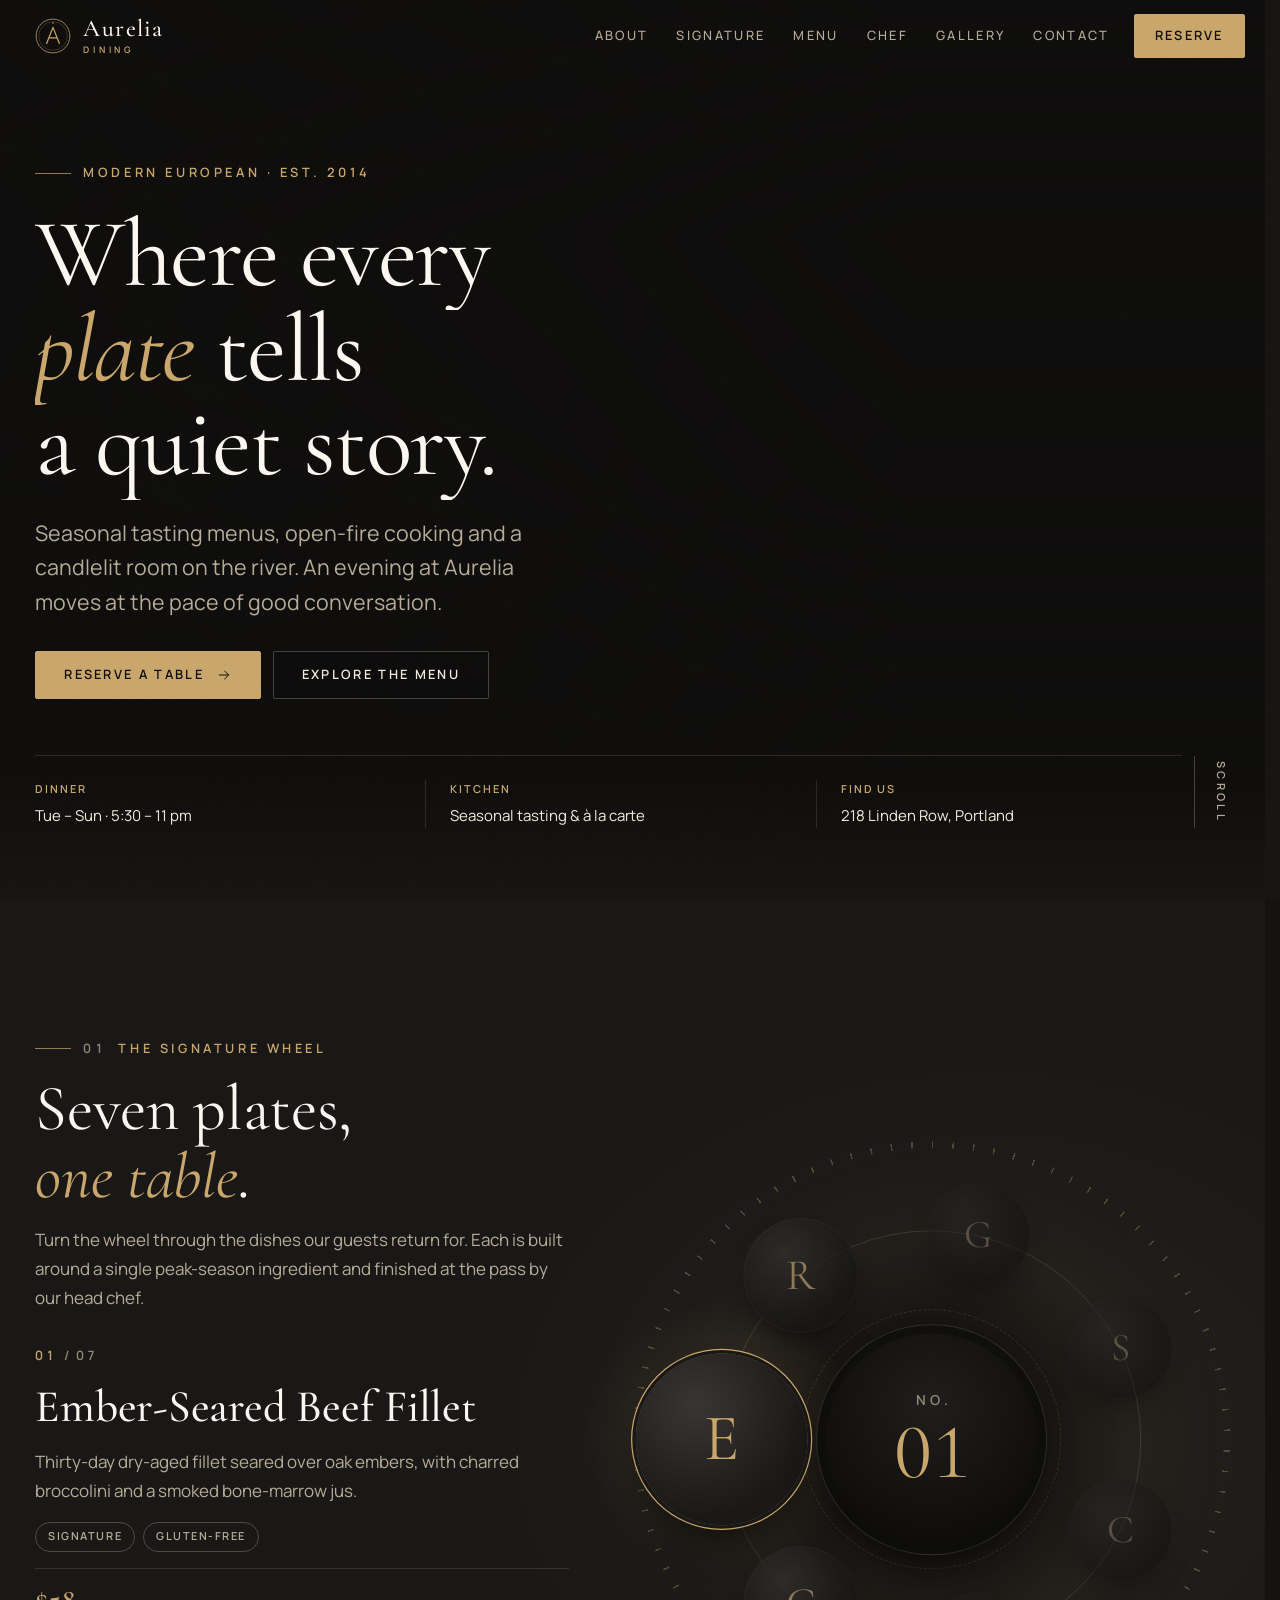
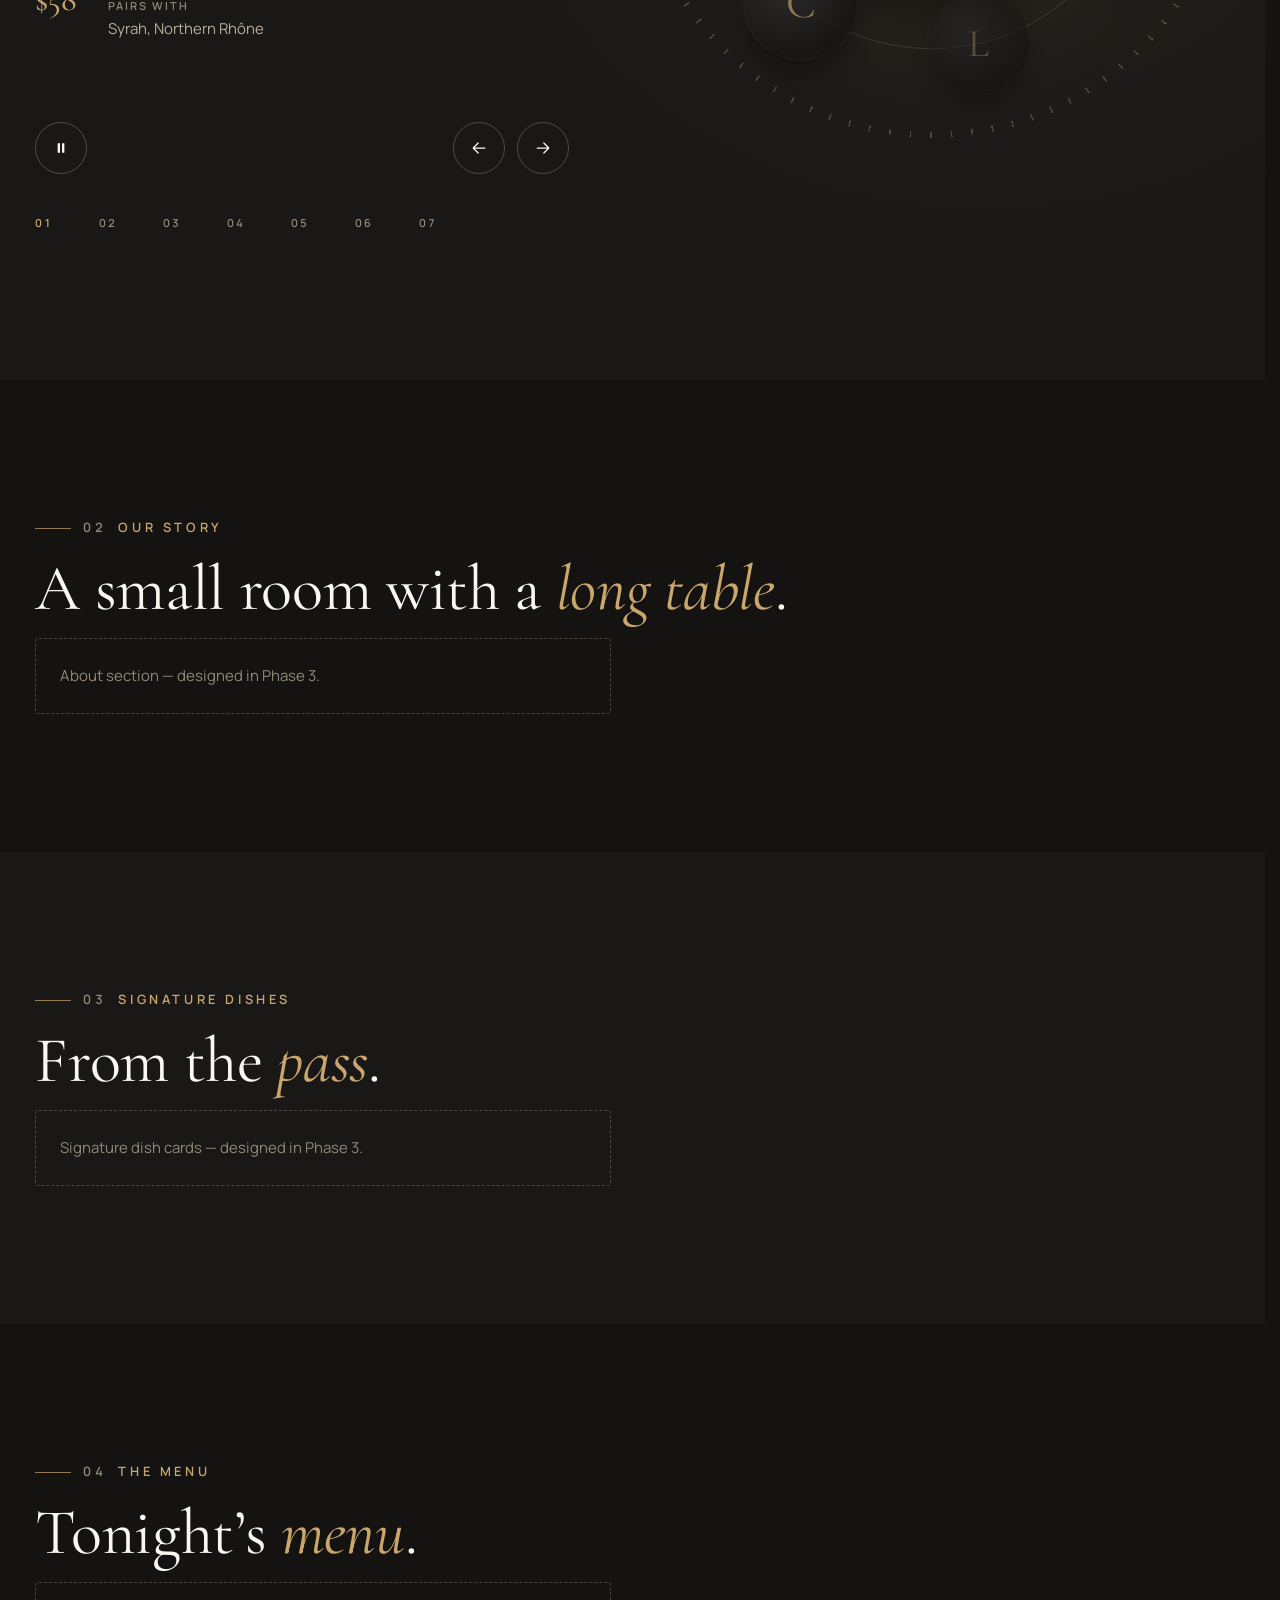
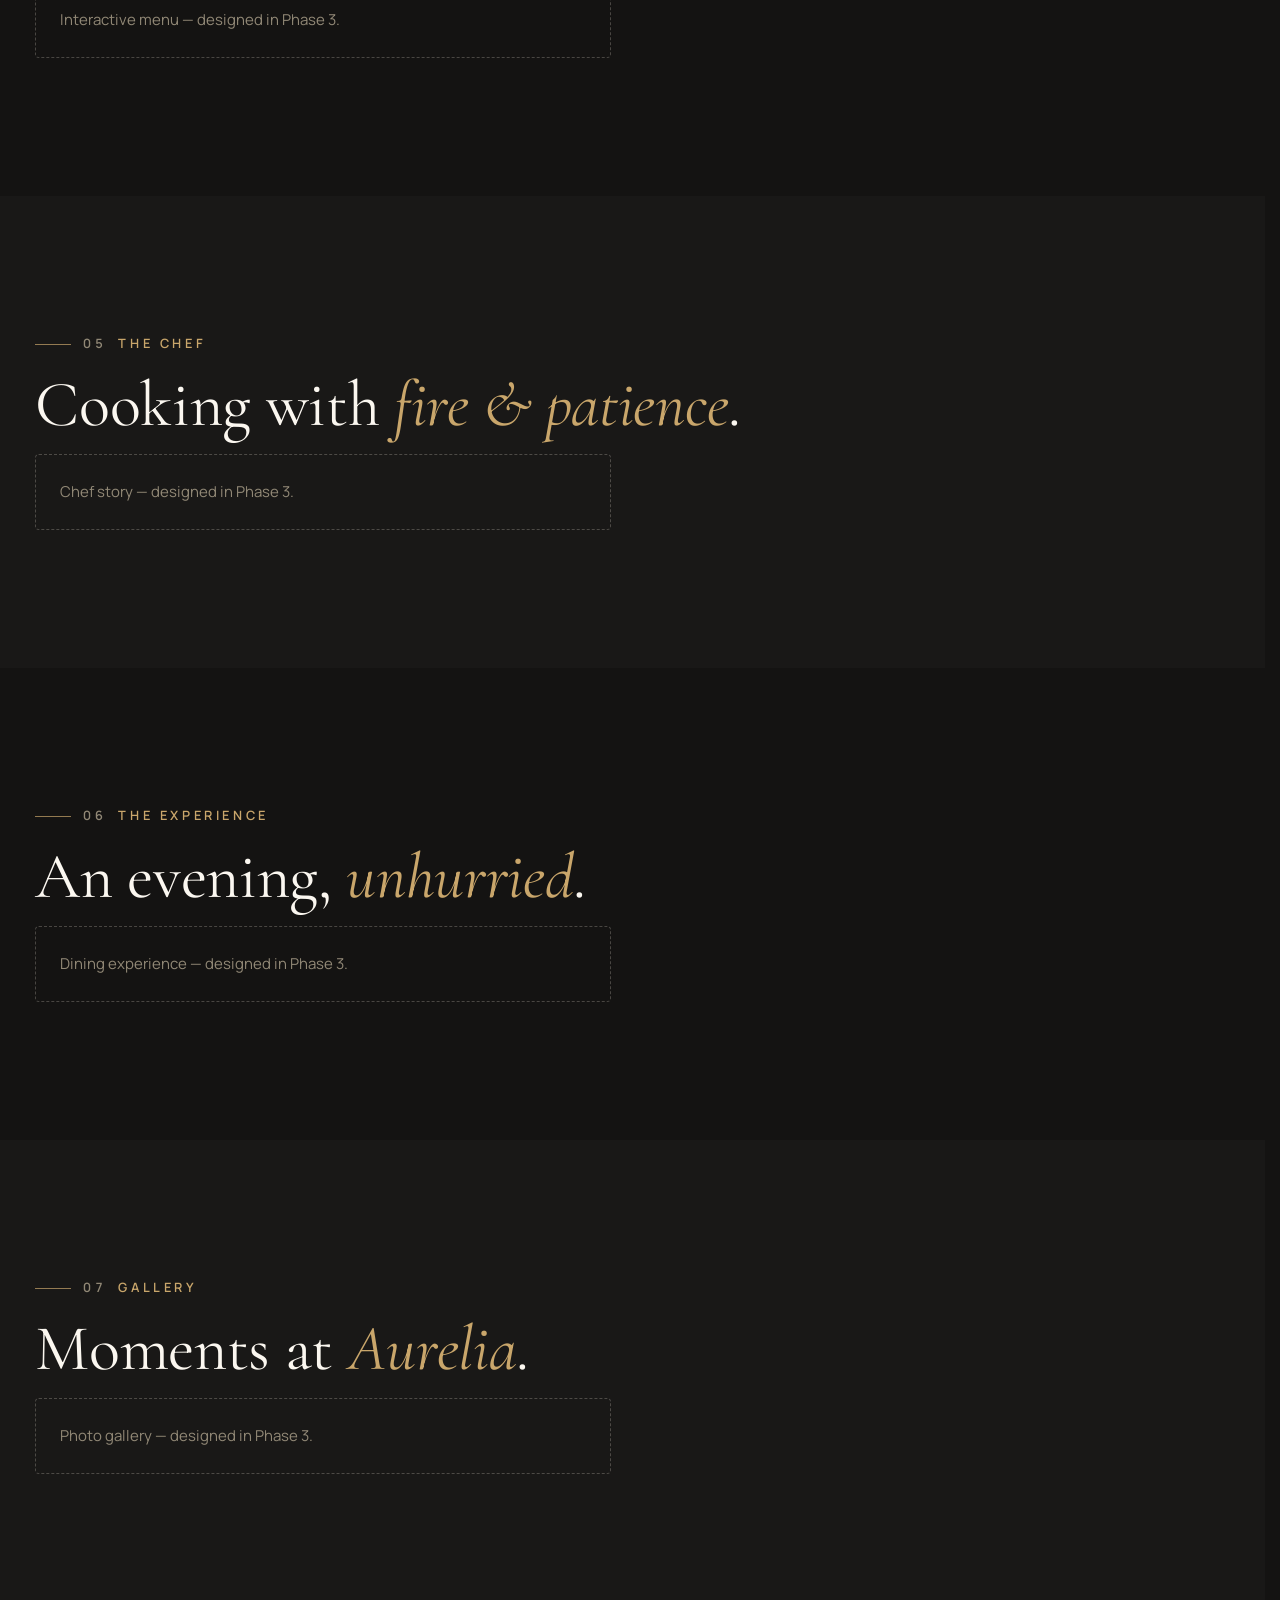
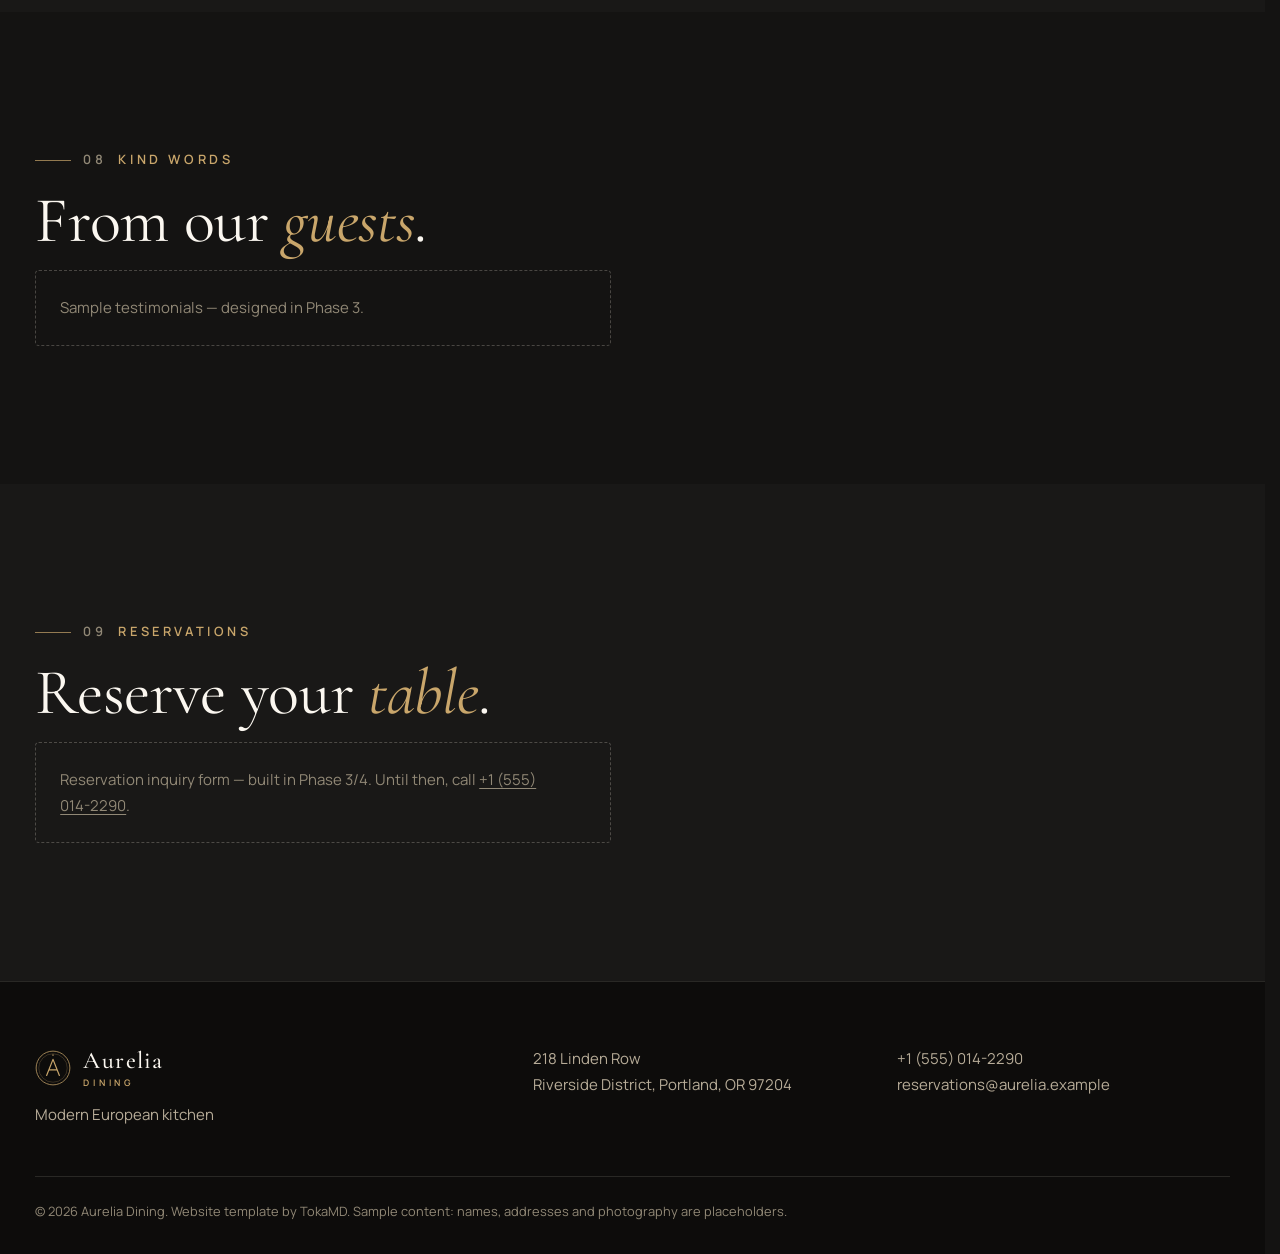
==== index.html @ e9dedbea "Aurelia Dining: architecture, navbar, hero and signature dish wheel (phases 1-2)" ====
<!doctype html>
<html lang="en" class="no-js">
<head>
  <meta charset="utf-8">
  <meta name="viewport" content="width=device-width, initial-scale=1">
  <title>Aurelia Dining — Modern European Restaurant</title>
  <meta name="description" content="Aurelia Dining is a modern European restaurant serving seasonal tasting menus, open-fire signature plates and an intimate candlelit dining room.">
  <meta name="theme-color" content="#141312">
  <meta name="color-scheme" content="dark">

  <meta property="og:type" content="website">
  <meta property="og:title" content="Aurelia Dining — Modern European Restaurant">
  <meta property="og:description" content="Seasonal tasting menus, open-fire cooking and a candlelit room on the river.">
  <meta property="og:image" content="https://images.unsplash.com/photo-1414235077428-338989a2e8c0?auto=format&amp;fit=crop&amp;w=1200&amp;h=630&amp;q=70">
  <meta name="twitter:card" content="summary_large_image">

  <link rel="icon" href="assets/img/favicon.svg" type="image/svg+xml">

  <!-- Flag JS early (no flash of un-animated content). Failsafe: reveal the hero after 3s even if main.js never runs. -->
  <script>
    (function (d) { d.className = d.className.replace(/\bno-js\b/, "js"); setTimeout(function () { d.classList.add("is-ready"); }, 3000); })(document.documentElement);
  </script>

  <link rel="preconnect" href="https://images.unsplash.com">
  <link rel="preconnect" href="https://fonts.googleapis.com">
  <link rel="preconnect" href="https://fonts.gstatic.com" crossorigin>
  <link rel="stylesheet" href="https://fonts.googleapis.com/css2?family=Cormorant+Garamond:ital,wght@0,400;0,500;0,600;1,400;1,500&amp;family=Manrope:wght@400;500;600&amp;display=swap">

  <link rel="stylesheet" href="assets/css/tokens.css">
  <link rel="stylesheet" href="assets/css/base.css">
  <link rel="stylesheet" href="assets/css/nav.css">
  <link rel="stylesheet" href="assets/css/hero.css">
  <link rel="stylesheet" href="assets/css/wheel.css">
  <link rel="stylesheet" href="assets/css/sections.css">

  <!-- Content first, then helpers, components, and boot. All deferred: order is preserved, rendering is never blocked. -->
  <script src="assets/js/content.js" defer></script>
  <script src="assets/js/core/utils.js" defer></script>
  <script src="assets/js/core/bind.js" defer></script>
  <script src="assets/js/core/reveal.js" defer></script>
  <script src="assets/js/components/nav.js" defer></script>
  <script src="assets/js/components/hero.js" defer></script>
  <script src="assets/js/components/wheel.js" defer></script>
  <script src="assets/js/main.js" defer></script>
</head>
<body>
  <!-- SVG sprite: original icons for this template -->
  <svg width="0" height="0" style="position:absolute" aria-hidden="true" focusable="false">
    <symbol id="icon-monogram" viewBox="0 0 48 48">
      <circle cx="24" cy="24" r="22.5" fill="none" stroke="currentColor" stroke-width="1"/>
      <circle cx="24" cy="24" r="19" fill="none" stroke="currentColor" stroke-width="0.6" opacity=".5"/>
      <path d="M15.5 34 24 12.5 32.5 34M18.6 26.5h10.8" fill="none" stroke="currentColor" stroke-width="1.6" stroke-linecap="round" stroke-linejoin="round"/>
      <path d="m24 5.5 1.2 1.2L24 7.9l-1.2-1.2z" fill="currentColor"/>
    </symbol>
    <symbol id="icon-arrow-left" viewBox="0 0 24 24"><path d="M19 12H5M11 6l-6 6 6 6"/></symbol>
    <symbol id="icon-arrow-right" viewBox="0 0 24 24"><path d="M5 12h14M13 6l6 6-6 6"/></symbol>
    <symbol id="icon-play" viewBox="0 0 24 24"><path d="M8 5.5v13l10.5-6.5z"/></symbol>
    <symbol id="icon-pause" viewBox="0 0 24 24"><path d="M7 5h3.5v14H7zM13.5 5H17v14h-3.5z"/></symbol>
  </svg>

  <a class="skip-link" href="#main">Skip to main content</a>

  <!-- ===================================================== Header -->
  <header class="site-header" data-header>
    <div class="site-header__inner container">
      <a class="brand" href="#top">
        <svg class="brand__mark" aria-hidden="true" focusable="false"><use href="#icon-monogram"></use></svg>
        <span class="brand__text">
          <span class="brand__name" data-bind="brand.name">Aurelia</span>
          <span class="brand__descriptor" data-bind="brand.descriptor">Dining</span>
        </span>
      </a>

      <nav class="site-nav" aria-label="Primary">
        <ul class="site-nav__list" role="list" data-render="nav" data-variant="desktop">
          <li><a class="site-nav__link" href="#about" data-nav-link>About</a></li>
          <li><a class="site-nav__link" href="#signature" data-nav-link>Signature</a></li>
          <li><a class="site-nav__link" href="#menu" data-nav-link>Menu</a></li>
          <li><a class="site-nav__link" href="#chef" data-nav-link>Chef</a></li>
          <li><a class="site-nav__link" href="#gallery" data-nav-link>Gallery</a></li>
          <li><a class="site-nav__link" href="#contact" data-nav-link>Contact</a></li>
        </ul>
      </nav>

      <a class="btn btn--primary btn--sm site-header__cta" href="#reservations" data-bind="navCta.label" data-bind-href="navCta.href">Reserve</a>

      <button class="nav-toggle" type="button" aria-expanded="false" aria-controls="mobile-menu" data-nav-toggle>
        <span class="visually-hidden">Menu</span>
        <span class="nav-toggle__bars" aria-hidden="true"><span></span><span></span></span>
      </button>
    </div>
  </header>

  <!-- Mobile menu: sibling of the header (not inside it) so position:fixed is relative to the viewport -->
  <div class="mobile-menu" id="mobile-menu" data-mobile-menu>
    <nav aria-label="Mobile">
      <ul class="mobile-menu__list" role="list" data-render="nav" data-variant="mobile">
        <li class="mobile-menu__item" style="--i:0"><a class="mobile-menu__link" href="#about" data-nav-link><span class="mobile-menu__num" aria-hidden="true">01</span><span>About</span></a></li>
        <li class="mobile-menu__item" style="--i:1"><a class="mobile-menu__link" href="#signature" data-nav-link><span class="mobile-menu__num" aria-hidden="true">02</span><span>Signature</span></a></li>
        <li class="mobile-menu__item" style="--i:2"><a class="mobile-menu__link" href="#menu" data-nav-link><span class="mobile-menu__num" aria-hidden="true">03</span><span>Menu</span></a></li>
        <li class="mobile-menu__item" style="--i:3"><a class="mobile-menu__link" href="#chef" data-nav-link><span class="mobile-menu__num" aria-hidden="true">04</span><span>Chef</span></a></li>
        <li class="mobile-menu__item" style="--i:4"><a class="mobile-menu__link" href="#gallery" data-nav-link><span class="mobile-menu__num" aria-hidden="true">05</span><span>Gallery</span></a></li>
        <li class="mobile-menu__item" style="--i:5"><a class="mobile-menu__link" href="#contact" data-nav-link><span class="mobile-menu__num" aria-hidden="true">06</span><span>Contact</span></a></li>
      </ul>
    </nav>
    <div class="mobile-menu__footer">
      <dl class="mobile-menu__details">
        <div>
          <dt>Reservations</dt>
          <dd><a href="tel:+15550142290" data-bind="contact.phone" data-bind-href="contact.phoneHref">+1 (555) 014-2290</a></dd>
        </div>
        <div>
          <dt>Dinner</dt>
          <dd data-bind="hours.summary">Tue – Sun · 5:30 – 11 pm</dd>
        </div>
      </dl>
      <a class="btn btn--primary" href="#reservations" data-bind-href="navCta.href">Reserve a table</a>
    </div>
  </div>

  <main id="main" tabindex="-1">
    <!-- ===================================================== 1. Hero -->
    <section class="hero" id="top" aria-labelledby="hero-title" data-hero>
      <div class="hero__media" data-hero-media>
        <img class="hero__img"
             src="https://images.unsplash.com/photo-1414235077428-338989a2e8c0?auto=format&amp;fit=crop&amp;w=1600&amp;q=70"
             srcset="https://images.unsplash.com/photo-1414235077428-338989a2e8c0?auto=format&amp;fit=crop&amp;w=640&amp;q=70 640w,
                     https://images.unsplash.com/photo-1414235077428-338989a2e8c0?auto=format&amp;fit=crop&amp;w=960&amp;q=70 960w,
                     https://images.unsplash.com/photo-1414235077428-338989a2e8c0?auto=format&amp;fit=crop&amp;w=1280&amp;q=70 1280w,
                     https://images.unsplash.com/photo-1414235077428-338989a2e8c0?auto=format&amp;fit=crop&amp;w=1600&amp;q=70 1600w,
                     https://images.unsplash.com/photo-1414235077428-338989a2e8c0?auto=format&amp;fit=crop&amp;w=2200&amp;q=65 2200w"
             sizes="100vw"
             width="1600" height="1067"
             alt=""
             fetchpriority="high">
      </div>
      <div class="hero__overlay" aria-hidden="true"></div>

      <div class="hero__content container">
        <p class="eyebrow" data-hero-fade style="--d:0" data-bind="hero.eyebrow">Modern European · Est. 2014</p>
        <h1 class="hero__title" id="hero-title" data-hero-title>
          <span class="line"><span class="line__inner" style="--i:0">Where every</span></span>
          <span class="line"><span class="line__inner" style="--i:1"><em>plate</em> tells</span></span>
          <span class="line"><span class="line__inner" style="--i:2">a quiet story.</span></span>
        </h1>
        <p class="hero__lead" data-hero-fade style="--d:1" data-bind="hero.lead">Seasonal tasting menus, open-fire cooking and a candlelit room on the river. An evening at Aurelia moves at the pace of good conversation.</p>
        <div class="hero__actions" data-hero-fade style="--d:2">
          <a class="btn btn--primary" href="#reservations" data-bind-href="hero.primaryCta.href">
            <span data-bind="hero.primaryCta.label">Reserve a table</span>
            <svg class="icon" aria-hidden="true" focusable="false"><use href="#icon-arrow-right"></use></svg>
          </a>
          <a class="btn btn--ghost" href="#menu" data-bind-href="hero.secondaryCta.href">
            <span data-bind="hero.secondaryCta.label">Explore the menu</span>
          </a>
        </div>
        <dl class="hero__meta" data-hero-fade style="--d:3" data-hero-meta>
          <div class="hero__meta-item"><dt>Dinner</dt><dd>Tue – Sun · 5:30 – 11 pm</dd></div>
          <div class="hero__meta-item"><dt>Kitchen</dt><dd>Seasonal tasting &amp; à la carte</dd></div>
          <div class="hero__meta-item"><dt>Find us</dt><dd>218 Linden Row, Portland</dd></div>
        </dl>
      </div>

      <a class="hero__scroll" href="#signature" data-hero-fade style="--d:4">
        <span>Scroll</span>
        <span class="hero__scroll-line" aria-hidden="true"></span>
      </a>
    </section>

    <!-- ===================================================== 2. Signature dish wheel -->
    <section class="section wheel-section" id="signature" aria-labelledby="wheel-title">
      <div class="container">
        <div class="dish-wheel" id="signature-wheel" data-wheel role="group" aria-roledescription="carousel" aria-label="Signature dishes">
          <header class="dish-wheel__header">
            <p class="eyebrow" data-reveal><span class="eyebrow__num">01</span> <span data-bind="wheel.eyebrow">The Signature Wheel</span></p>
            <h2 class="section-title" id="wheel-title" data-reveal style="--reveal-delay:1" data-bind-html="wheel.title">Seven plates, <em>one table</em>.</h2>
            <p class="dish-wheel__intro" data-reveal style="--reveal-delay:2" data-bind="wheel.intro">Turn the wheel through the dishes our guests return for. Each is built around a single peak-season ingredient and finished at the pass by our head chef.</p>
          </header>

          <div class="dish-wheel__stage" data-wheel-stage data-reveal="zoom">
            <div class="dish-wheel__glow" aria-hidden="true"></div>
            <div class="dish-wheel__spot" aria-hidden="true"></div>
            <div class="dish-wheel__track" data-wheel-track aria-hidden="true">
              <div class="dish-wheel__ticks"></div>
              <div class="dish-wheel__orbit"></div>
              <!-- plates rendered by wheel.js from content.js -->
            </div>
            <div class="dish-wheel__hub" aria-hidden="true">
              <span class="dish-wheel__hub-label">No.</span>
              <span class="dish-wheel__hub-num" data-wheel-hub>01</span>
            </div>
          </div>

          <div class="dish-wheel__controls" data-reveal style="--reveal-delay:2">
            <div class="dish-wheel__buttons">
              <button class="wheel-btn wheel-btn--play" type="button" data-wheel-play data-state="paused" aria-label="Start automatic rotation" hidden>
                <svg class="wheel-btn__ring" viewBox="0 0 52 52" aria-hidden="true" focusable="false"><circle cx="26" cy="26" r="25.25" pathLength="100"/></svg>
                <svg class="icon icon--fill icon-pause" aria-hidden="true" focusable="false"><use href="#icon-pause"></use></svg>
                <svg class="icon icon--fill icon-play" aria-hidden="true" focusable="false"><use href="#icon-play"></use></svg>
              </button>
              <button class="wheel-btn" type="button" data-wheel-prev aria-label="Previous dish">
                <svg class="icon" aria-hidden="true" focusable="false"><use href="#icon-arrow-left"></use></svg>
              </button>
              <button class="wheel-btn" type="button" data-wheel-next aria-label="Next dish">
                <svg class="icon" aria-hidden="true" focusable="false"><use href="#icon-arrow-right"></use></svg>
              </button>
            </div>
            <div class="dish-wheel__tabs" role="tablist" aria-label="Choose a dish" data-wheel-tabs></div>
          </div>

          <!-- Panels follow the tablist in DOM order (keyboard: tabs → Tab → active panel).
               Visual order is set by grid-template-areas in wheel.css. -->
          <div class="dish-wheel__panels" data-wheel-panels>
            <!-- tab panels rendered by wheel.js -->
          </div>

          <p class="visually-hidden" aria-live="polite" aria-atomic="true" data-wheel-live></p>

          <!-- Shown when JavaScript is off, content.js has an error, or the wheel failed to start -->
          <p class="dish-wheel__fallback" data-wheel-fallback>The signature dishes can't be shown right now. You can still <a href="#menu">browse the full menu</a>.</p>
        </div>
      </div>
    </section>

    <!-- ===================================================== Phase 3 placeholders
         Real anchors so navigation works now; full designs arrive in Phase 3. -->
    <section class="section section-stub" id="about" aria-labelledby="about-title">
      <div class="container section-stub__inner">
        <p class="eyebrow"><span class="eyebrow__num">02</span> Our Story</p>
        <h2 class="section-title" id="about-title">A small room with a <em>long table</em>.</h2>
        <p class="section-stub__note">About section — designed in Phase 3.</p>
      </div>
    </section>

    <section class="section section--alt section-stub" id="dishes" aria-labelledby="dishes-title">
      <div class="container section-stub__inner">
        <p class="eyebrow"><span class="eyebrow__num">03</span> Signature Dishes</p>
        <h2 class="section-title" id="dishes-title">From the <em>pass</em>.</h2>
        <p class="section-stub__note">Signature dish cards — designed in Phase 3.</p>
      </div>
    </section>

    <section class="section section-stub" id="menu" aria-labelledby="menu-title">
      <div class="container section-stub__inner">
        <p class="eyebrow"><span class="eyebrow__num">04</span> The Menu</p>
        <h2 class="section-title" id="menu-title">Tonight’s <em>menu</em>.</h2>
        <p class="section-stub__note">Interactive menu — designed in Phase 3.</p>
      </div>
    </section>

    <section class="section section--alt section-stub" id="chef" aria-labelledby="chef-title">
      <div class="container section-stub__inner">
        <p class="eyebrow"><span class="eyebrow__num">05</span> The Chef</p>
        <h2 class="section-title" id="chef-title">Cooking with <em>fire &amp; patience</em>.</h2>
        <p class="section-stub__note">Chef story — designed in Phase 3.</p>
      </div>
    </section>

    <section class="section section-stub" id="experience" aria-labelledby="experience-title">
      <div class="container section-stub__inner">
        <p class="eyebrow"><span class="eyebrow__num">06</span> The Experience</p>
        <h2 class="section-title" id="experience-title">An evening, <em>unhurried</em>.</h2>
        <p class="section-stub__note">Dining experience — designed in Phase 3.</p>
      </div>
    </section>

    <section class="section section--alt section-stub" id="gallery" aria-labelledby="gallery-title">
      <div class="container section-stub__inner">
        <p class="eyebrow"><span class="eyebrow__num">07</span> Gallery</p>
        <h2 class="section-title" id="gallery-title">Moments at <em>Aurelia</em>.</h2>
        <p class="section-stub__note">Photo gallery — designed in Phase 3.</p>
      </div>
    </section>

    <section class="section section-stub" id="testimonials" aria-labelledby="testimonials-title">
      <div class="container section-stub__inner">
        <p class="eyebrow"><span class="eyebrow__num">08</span> Kind Words</p>
        <h2 class="section-title" id="testimonials-title">From our <em>guests</em>.</h2>
        <p class="section-stub__note">Sample testimonials — designed in Phase 3.</p>
      </div>
    </section>

    <section class="section section--alt section-stub" id="reservations" aria-labelledby="reservations-title">
      <div class="container section-stub__inner">
        <p class="eyebrow"><span class="eyebrow__num">09</span> Reservations</p>
        <h2 class="section-title" id="reservations-title">Reserve your <em>table</em>.</h2>
        <p class="section-stub__note">
          Reservation inquiry form — built in Phase 3/4. Until then, call
          <a href="tel:+15550142290" data-bind="contact.phone" data-bind-href="contact.phoneHref">+1 (555) 014-2290</a>.
        </p>
      </div>
    </section>
  </main>

  <!-- ===================================================== Footer / Contact -->
  <footer class="site-footer" id="contact" aria-labelledby="footer-title">
    <div class="container">
      <h2 class="visually-hidden" id="footer-title">Contact</h2>
      <div class="site-footer__grid">
        <div class="site-footer__brand">
          <a class="brand" href="#top">
            <svg class="brand__mark" aria-hidden="true" focusable="false"><use href="#icon-monogram"></use></svg>
            <span class="brand__text">
              <span class="brand__name" data-bind="brand.name">Aurelia</span>
              <span class="brand__descriptor" data-bind="brand.descriptor">Dining</span>
            </span>
          </a>
          <p data-bind="brand.tagline">Modern European kitchen</p>
        </div>
        <address>
          <span data-bind="contact.address.line1">218 Linden Row</span><br>
          <span data-bind="contact.address.line2">Riverside District, Portland, OR 97204</span>
        </address>
        <p>
          <a href="tel:+15550142290" data-bind="contact.phone" data-bind-href="contact.phoneHref">+1 (555) 014-2290</a><br>
          <a href="mailto:reservations@aurelia.example" data-bind="contact.email" data-bind-href="contact.emailHref">reservations@aurelia.example</a>
        </p>
      </div>
      <p class="site-footer__legal">
        © <span data-year>2026</span> <span data-bind="brand.name">Aurelia</span> <span data-bind="brand.descriptor">Dining</span>. Website template by TokaMD.
        Sample content: names, addresses and photography are placeholders.
      </p>
    </div>
  </footer>
</body>
</html>
---- assets/css/tokens.css ----
/* ==========================================================================
   Aurelia Dining — Design tokens
   --------------------------------------------------------------------------
   Change the brand here. Components only reference the SEMANTIC tokens
   (--color-*, --font-*, --fs-*, --space-*, --dur-*), never raw palette values.
   ========================================================================== */

:root {
  /* ---- Raw palette ------------------------------------------------------ */
  --c-charcoal-950: #0d0c0b;
  --c-charcoal-900: #141312;
  --c-charcoal-850: #191817;
  --c-charcoal-800: #201e1c;
  --c-charcoal-700: #2a2725;
  --c-charcoal-600: #393532;

  --c-cream-50: #fbf7f0;
  --c-cream-100: #f2ebdd;
  --c-cream-200: #e4d9c4;
  --c-cream-400: #b7ac98;
  --c-cream-500: #918876;

  --c-gold-300: #e0c590;
  --c-gold-400: #c9a66b;
  --c-gold-500: #b08d55;
  --c-gold-600: #8c6d3d;

  /* RGB channels for translucent mixes: rgb(var(--rgb-gold) / .2) */
  --rgb-charcoal: 20 19 18;
  --rgb-ink: 13 12 11;
  --rgb-cream: 242 235 221;
  --rgb-gold: 201 166 107;

  /* ---- Semantic colours -------------------------------------------------- */
  --color-bg: var(--c-charcoal-900);
  --color-bg-alt: var(--c-charcoal-850);
  --color-bg-deep: var(--c-charcoal-950);
  --color-surface: var(--c-charcoal-800);
  --color-surface-raised: var(--c-charcoal-700);

  --color-text: var(--c-cream-100);
  --color-text-muted: var(--c-cream-400);
  --color-text-subtle: var(--c-cream-500);
  --color-heading: var(--c-cream-50);

  --color-accent: var(--c-gold-400);
  --color-accent-strong: var(--c-gold-300);
  --color-accent-soft: rgb(var(--rgb-gold) / 0.12);
  --color-on-accent: var(--c-charcoal-950);

  --color-border: rgb(var(--rgb-cream) / 0.12);
  --color-border-strong: rgb(var(--rgb-cream) / 0.24);
  --color-focus: var(--c-gold-300);

  /* ---- Typography -------------------------------------------------------- */
  --font-display: "Cormorant Garamond", "Cormorant", "Iowan Old Style", "Palatino Linotype", Georgia, serif;
  --font-body: "Manrope", ui-sans-serif, system-ui, -apple-system, "Segoe UI", Roboto, "Helvetica Neue", Arial, sans-serif;

  /* Fluid scale: 320px → 1440px */
  --fs-2xs: 0.6875rem;                                        /* 11px  */
  --fs-xs: clamp(0.75rem, 0.73rem + 0.09vw, 0.8125rem);       /* 12–13 */
  --fs-sm: clamp(0.875rem, 0.85rem + 0.12vw, 0.9375rem);      /* 14–15 */
  --fs-base: clamp(1rem, 0.96rem + 0.18vw, 1.0625rem);        /* 16–17 */
  --fs-lg: clamp(1.125rem, 1.05rem + 0.36vw, 1.375rem);       /* 18–22 */
  --fs-xl: clamp(1.5rem, 1.33rem + 0.8vw, 2.125rem);          /* 24–34 */
  --fs-2xl: clamp(1.875rem, 1.55rem + 1.6vw, 3rem);           /* 30–48 */
  --fs-3xl: clamp(2.25rem, 1.66rem + 2.95vw, 4.25rem);        /* 36–68 */
  --fs-display: clamp(2.625rem, 1.48rem + 5.7vw, 6.625rem);   /* 42–106 */

  --lh-tight: 1.02;
  --lh-snug: 1.2;
  --lh-body: 1.7;

  --tracking-label: 0.18em;
  --tracking-eyebrow: 0.28em;

  /* ---- Space & layout ---------------------------------------------------- */
  --space-1: 0.25rem;
  --space-2: 0.5rem;
  --space-3: 0.75rem;
  --space-4: 1rem;
  --space-5: 1.5rem;
  --space-6: 2rem;
  --space-7: 3rem;
  --space-8: 4rem;
  --space-9: 6rem;

  --gutter: clamp(1rem, 0.6rem + 2vw, 2.5rem);   /* exactly 16px at 320px */
  --container: 76rem;
  --container-narrow: 46rem;
  --section-pad: clamp(4.5rem, 3rem + 7vw, 9rem);
  --nav-height: 4.5rem;

  /* ---- Shape & depth ----------------------------------------------------- */
  --radius-xs: 2px;
  --radius-sm: 4px;
  --radius-pill: 999px;
  --shadow-soft: 0 24px 48px -24px rgb(0 0 0 / 0.7);
  --shadow-plate: 0 18px 36px -14px rgb(0 0 0 / 0.75), inset 0 0 0 1px rgb(var(--rgb-cream) / 0.06);

  /* ---- Motion ------------------------------------------------------------ */
  --ease-out: cubic-bezier(0.22, 1, 0.36, 1);
  --ease-in-out: cubic-bezier(0.65, 0, 0.35, 1);
  --ease-wheel: cubic-bezier(0.65, 0.05, 0.25, 1);

  --dur-fast: 200ms;
  --dur-base: 450ms;
  --dur-slow: 900ms;
  --dur-xslow: 1300ms;
  --dur-wheel: 1100ms;

  --motion-shift: 1.5rem;     /* distance used by entrance / reveal animations */

  /* ---- Layers ------------------------------------------------------------ */
  --z-base: 1;
  --z-header: 100;
  --z-menu: 90;
  --z-skip: 200;
}

/* Reduced motion: keep gentle fades, remove travel, rotation and long durations */
@media (prefers-reduced-motion: reduce) {
  :root {
    --dur-slow: 250ms;
    --dur-xslow: 250ms;
    --dur-wheel: 1ms;
    --motion-shift: 0px;
  }
}
---- assets/css/base.css ----
/* ==========================================================================
   Aurelia Dining — Base: reset, typography, layout primitives, buttons, reveals
   ========================================================================== */

/* ---- Reset ---------------------------------------------------------------- */
*,
*::before,
*::after {
  box-sizing: border-box;
}

* {
  margin: 0;
}

html {
  -webkit-text-size-adjust: 100%;
  text-size-adjust: 100%;
  scroll-padding-top: var(--nav-height);
  scrollbar-gutter: stable;
  color-scheme: dark;
}

@media (prefers-reduced-motion: no-preference) {
  html {
    scroll-behavior: smooth;
  }
}

html.is-scroll-locked {
  overflow: hidden;
}

body {
  min-height: 100vh;
  background-color: var(--color-bg);
  color: var(--color-text);
  font-family: var(--font-body);
  font-size: var(--fs-base);
  line-height: var(--lh-body);
  font-weight: 400;
  -webkit-font-smoothing: antialiased;
  -moz-osx-font-smoothing: grayscale;
  text-rendering: optimizeLegibility;
  overflow-x: clip;
}

/* Subtle film grain for an editorial, printed feel (static, no repaint cost) */
body::before {
  content: "";
  position: fixed;
  inset: 0;
  z-index: 300;
  pointer-events: none;
  opacity: 0.05;
  background-image: url("data:image/svg+xml,%3Csvg xmlns='http://www.w3.org/2000/svg' width='180' height='180'%3E%3Cfilter id='n'%3E%3CfeTurbulence type='fractalNoise' baseFrequency='.85' numOctaves='2' stitchTiles='stitch'/%3E%3CfeColorMatrix values='0 0 0 0 1 0 0 0 0 1 0 0 0 0 1 0 0 0 .55 0'/%3E%3C/filter%3E%3Crect width='100%25' height='100%25' filter='url(%23n)'/%3E%3C/svg%3E");
}

img,
picture,
svg,
video {
  display: block;
  max-width: 100%;
}

img {
  height: auto;
}

input,
button,
textarea,
select {
  font: inherit;
  color: inherit;
}

button {
  cursor: pointer;
}

a {
  color: inherit;
  text-decoration-thickness: 1px;
  text-underline-offset: 0.2em;
}

ul[role="list"],
ol[role="list"] {
  list-style: none;
  padding: 0;
}

p,
h1,
h2,
h3,
h4 {
  overflow-wrap: break-word;
}

::selection {
  background: var(--color-accent);
  color: var(--color-on-accent);
}

:focus-visible {
  outline: 2px solid var(--color-focus);
  outline-offset: 3px;
  border-radius: var(--radius-xs);
}

:focus:not(:focus-visible) {
  outline: none;
}

[hidden] {
  display: none !important;
}

/* ---- Typography ------------------------------------------------------------ */
h1,
h2,
h3,
h4 {
  font-family: var(--font-display);
  font-weight: 500;
  line-height: var(--lh-snug);
  color: var(--color-heading);
  letter-spacing: -0.005em;
  text-wrap: balance;
}

p {
  text-wrap: pretty;
}

em {
  font-style: italic;
}

h1 em,
h2 em,
h3 em {
  color: var(--color-accent);
  font-weight: 400;
}

.eyebrow {
  display: inline-flex;
  align-items: center;
  gap: var(--space-3);
  font-family: var(--font-body);
  font-size: var(--fs-xs);
  font-weight: 600;
  letter-spacing: var(--tracking-eyebrow);
  text-transform: uppercase;
  color: var(--color-accent);
}

.eyebrow::before {
  content: "";
  width: 2.25rem;
  height: 1px;
  background: currentColor;
  opacity: 0.7;
  flex: none;
}

.eyebrow__num {
  font-variant-numeric: tabular-nums;
  color: var(--color-text-subtle);
}

.section-title {
  font-size: var(--fs-3xl);
  line-height: 1.05;
  font-weight: 400;
}

.lead {
  font-size: var(--fs-lg);
  line-height: 1.6;
  color: var(--color-text-muted);
}

/* ---- Accessibility helpers ------------------------------------------------- */
.visually-hidden {
  position: absolute !important;
  width: 1px !important;
  height: 1px !important;
  padding: 0 !important;
  margin: -1px !important;
  overflow: hidden !important;
  clip: rect(0 0 0 0) !important;
  white-space: nowrap !important;
  border: 0 !important;
}

.skip-link {
  position: fixed;
  top: var(--space-3);
  left: var(--space-3);
  z-index: var(--z-skip);
  padding: var(--space-3) var(--space-5);
  background: var(--color-accent);
  color: var(--color-on-accent);
  font-size: var(--fs-sm);
  font-weight: 600;
  text-decoration: none;
  border-radius: var(--radius-sm);
  transform: translateY(calc(-100% - var(--space-4)));
  transition: transform var(--dur-fast) var(--ease-out);
}

.skip-link:focus {
  transform: none;
}

/* ---- Layout primitives ----------------------------------------------------- */
.container {
  width: min(100% - 2 * var(--gutter), var(--container));
  margin-inline: auto;
}

.container--narrow {
  width: min(100% - 2 * var(--gutter), var(--container-narrow));
  margin-inline: auto;
}

.section {
  position: relative;
  padding-block: var(--section-pad);
}

.section--alt {
  background-color: var(--color-bg-alt);
}

main:focus {
  outline: none;
}

/* ---- Icons ------------------------------------------------------------------ */
.icon {
  width: 1.25rem;
  height: 1.25rem;
  flex: none;
  fill: none;
  stroke: currentColor;
  stroke-width: 1.5;
  stroke-linecap: round;
  stroke-linejoin: round;
}

.icon--fill {
  fill: currentColor;
  stroke: none;
}

/* ---- Buttons ---------------------------------------------------------------- */
.btn {
  --btn-bg: transparent;
  --btn-fg: var(--color-text);
  --btn-border: var(--color-border-strong);
  --btn-sweep: var(--color-accent);
  --btn-sweep-fg: var(--color-on-accent);

  position: relative;
  isolation: isolate;
  overflow: hidden;
  display: inline-flex;
  align-items: center;
  justify-content: center;
  gap: var(--space-3);
  min-height: 3rem;
  padding: 0.875rem 1.75rem;
  border: 1px solid var(--btn-border);
  border-radius: var(--radius-xs);
  background: var(--btn-bg);
  color: var(--btn-fg);
  font-family: var(--font-body);
  font-size: var(--fs-xs);
  font-weight: 600;
  letter-spacing: var(--tracking-label);
  text-transform: uppercase;
  text-decoration: none;
  line-height: 1.2;
  text-align: center;
  white-space: nowrap;
  transition:
    color var(--dur-base) var(--ease-out),
    border-color var(--dur-base) var(--ease-out),
    transform var(--dur-fast) var(--ease-out);
}

/* Fill sweeps up from the bottom on hover */
.btn::before {
  content: "";
  position: absolute;
  inset: 0;
  z-index: -1;
  background: var(--btn-sweep);
  transform: scaleY(0);
  transform-origin: 50% 100%;
  transition: transform var(--dur-base) var(--ease-out);
}

.btn:hover {
  color: var(--btn-sweep-fg);
  border-color: var(--btn-sweep);
}

.btn:hover::before {
  transform: scaleY(1);
}

.btn:active {
  transform: translateY(1px);
}

.btn--primary {
  --btn-bg: var(--color-accent);
  --btn-fg: var(--color-on-accent);
  --btn-border: var(--color-accent);
  --btn-sweep: var(--color-accent-strong);
}

.btn--ghost {
  --btn-bg: rgb(var(--rgb-ink) / 0.2);
}

.btn--sm {
  min-height: 2.75rem;
  padding: 0.625rem 1.25rem;
}

.btn .icon {
  width: 1rem;
  height: 1rem;
  transition: transform var(--dur-base) var(--ease-out);
}

.btn:hover .icon {
  transform: translateX(3px);
}

@media (max-width: 22.5em) {
  .btn {
    padding-inline: 1.25rem;
    letter-spacing: 0.14em;
  }
}

/* ---- Scroll reveal ---------------------------------------------------------
   Hidden state applies ONLY when reveal.js has booted (html.has-reveal),
   so content is never lost if JavaScript fails.                              */
.has-reveal [data-reveal] {
  opacity: 0;
  transform: translate3d(0, var(--motion-shift), 0);
  transition:
    opacity var(--dur-slow) var(--ease-out),
    transform var(--dur-xslow) var(--ease-out);
  transition-delay: calc(var(--reveal-delay, 0) * 110ms);
}

.has-reveal [data-reveal="zoom"] {
  transform: scale(0.94);
}

.has-reveal [data-reveal].is-revealed {
  opacity: 1;
  transform: none;
}

@media (prefers-reduced-motion: reduce) {
  .has-reveal [data-reveal],
  .has-reveal [data-reveal="zoom"] {
    transform: none;
    transition-delay: 0ms;
  }
}
---- assets/css/nav.css ----
/* ==========================================================================
   Aurelia Dining — Header, desktop navigation, mobile menu
   ========================================================================== */

.site-header {
  position: fixed;
  inset: 0 0 auto;
  z-index: var(--z-header);
  height: var(--nav-height);
  border-bottom: 1px solid transparent;
  transition:
    background-color var(--dur-base) var(--ease-out),
    border-color var(--dur-base) var(--ease-out),
    transform var(--dur-slow) var(--ease-out);
}

.site-header.is-scrolled {
  background-color: rgb(var(--rgb-charcoal) / 0.86);
  border-bottom-color: var(--color-border);
  -webkit-backdrop-filter: blur(14px) saturate(1.2);
  backdrop-filter: blur(14px) saturate(1.2);
}

.site-header.is-hidden {
  transform: translateY(-100%);
}

.site-header.is-menu-open {
  background-color: transparent;
  border-bottom-color: transparent;
  -webkit-backdrop-filter: none;
  backdrop-filter: none;
  transform: none;
}

.site-header__inner {
  height: 100%;
  display: flex;
  align-items: center;
  gap: var(--space-5);
}

/* ---- Brand ------------------------------------------------------------------ */
.brand {
  display: inline-flex;
  align-items: center;
  gap: var(--space-3);
  margin-right: auto;
  text-decoration: none;
  color: var(--color-heading);
  min-height: 2.75rem;
}

.brand__mark {
  width: 2.25rem;
  height: 2.25rem;
  color: var(--color-accent);
  transition: transform var(--dur-slow) var(--ease-out);
}

.brand:hover .brand__mark {
  transform: rotate(-12deg);
}

.brand__text {
  display: flex;
  flex-direction: column;
  line-height: 1;
}

.brand__name {
  font-family: var(--font-display);
  font-size: 1.5rem;
  font-weight: 500;
  letter-spacing: 0.06em;
}

.brand__descriptor {
  margin-top: 0.3rem;
  font-size: 0.5625rem;
  font-weight: 600;
  letter-spacing: 0.42em;
  text-transform: uppercase;
  color: var(--color-accent);
}

/* ---- Desktop navigation ---------------------------------------------------- */
.site-nav {
  display: none;
}

.site-nav__list {
  display: flex;
  align-items: center;
  gap: clamp(1.25rem, 2.2vw, 2.25rem);
}

.site-nav__link {
  position: relative;
  display: inline-flex;
  align-items: center;
  min-height: 2.75rem;
  font-size: var(--fs-xs);
  font-weight: 500;
  letter-spacing: var(--tracking-label);
  text-transform: uppercase;
  text-decoration: none;
  color: var(--color-text-muted);
  transition: color var(--dur-base) var(--ease-out);
}

.site-nav__link::after {
  content: "";
  position: absolute;
  left: 0;
  right: 0;
  bottom: 0.55rem;
  height: 1px;
  background: var(--color-accent);
  transform: scaleX(0);
  transform-origin: 100% 50%;
  transition: transform var(--dur-base) var(--ease-out);
}

.site-nav__link:hover,
.site-nav__link.is-active {
  color: var(--color-heading);
}

.site-nav__link:hover::after,
.site-nav__link.is-active::after {
  transform: scaleX(1);
  transform-origin: 0 50%;
}

.site-header__cta {
  display: none;
}

@media (min-width: 30em) {
  .site-header__cta {
    display: inline-flex;
  }
}

@media (min-width: 64em) {
  .site-nav {
    display: block;
  }
}

/* ---- Menu toggle (hamburger) -------------------------------------------- */
.nav-toggle {
  position: relative;
  display: inline-grid;
  place-items: center;
  width: 2.75rem;
  height: 2.75rem;
  margin-right: calc(var(--space-2) * -1);
  padding: 0;
  border: 0;
  background: transparent;
  color: var(--color-heading);
}

.nav-toggle__bars {
  position: relative;
  width: 1.5rem;
  height: 0.625rem;
}

.nav-toggle__bars span {
  position: absolute;
  left: 0;
  width: 100%;
  height: 1.5px;
  background: currentColor;
  transition:
    transform var(--dur-base) var(--ease-out),
    width var(--dur-base) var(--ease-out),
    top var(--dur-base) var(--ease-out);
}

.nav-toggle__bars span:first-child {
  top: 0;
}

.nav-toggle__bars span:last-child {
  top: calc(100% - 1.5px);
  width: 66%;
  right: 0;
  left: auto;
}

.nav-toggle:hover .nav-toggle__bars span:last-child {
  width: 100%;
}

.nav-toggle[aria-expanded="true"] .nav-toggle__bars span:first-child {
  top: calc(50% - 0.75px);
  transform: rotate(45deg);
}

.nav-toggle[aria-expanded="true"] .nav-toggle__bars span:last-child {
  top: calc(50% - 0.75px);
  width: 100%;
  transform: rotate(-45deg);
}

@media (min-width: 64em) {
  .nav-toggle {
    display: none;
  }
}

/* ---- Mobile menu (full-screen overlay) ------------------------------------- */
.mobile-menu {
  position: fixed;
  inset: 0;
  z-index: var(--z-menu);
  display: flex;
  flex-direction: column;
  gap: var(--space-7);
  padding: calc(var(--nav-height) + var(--space-6)) var(--gutter) var(--space-6);
  overflow-y: auto;
  overscroll-behavior: contain;
  background:
    radial-gradient(120% 60% at 100% 0%, rgb(var(--rgb-gold) / 0.08), transparent 60%),
    var(--color-bg-deep);
  visibility: hidden;
  clip-path: inset(0 0 100% 0);
  transition:
    clip-path var(--dur-slow) var(--ease-in-out),
    visibility 0s linear var(--dur-slow);
}

.mobile-menu.is-open {
  visibility: visible;
  clip-path: inset(0 0 0 0);
  transition: clip-path var(--dur-slow) var(--ease-in-out);
}

.mobile-menu__list {
  display: grid;
  gap: var(--space-1);
  counter-reset: menu;
}

.mobile-menu__link {
  display: flex;
  align-items: baseline;
  gap: var(--space-4);
  padding-block: var(--space-2);
  font-family: var(--font-display);
  font-size: clamp(2rem, 1.5rem + 3vw, 3rem);
  line-height: 1.15;
  color: var(--color-heading);
  text-decoration: none;
  transition: color var(--dur-base) var(--ease-out);
}

.mobile-menu__link:hover,
.mobile-menu__link.is-active {
  color: var(--color-accent);
}

.mobile-menu__num {
  font-family: var(--font-body);
  font-size: var(--fs-2xs);
  font-weight: 600;
  letter-spacing: 0.2em;
  color: var(--color-accent);
  transform: translateY(-0.9em);
}

.mobile-menu__item,
.mobile-menu__footer {
  opacity: 0;
  transform: translate3d(0, var(--motion-shift), 0);
  transition:
    opacity var(--dur-base) var(--ease-out),
    transform var(--dur-slow) var(--ease-out);
}

.mobile-menu.is-open .mobile-menu__item,
.mobile-menu.is-open .mobile-menu__footer {
  opacity: 1;
  transform: none;
  transition-delay: calc(var(--i, 0) * 55ms + 220ms);
}

.mobile-menu__footer {
  --i: 8;
  margin-top: auto;
  display: grid;
  gap: var(--space-5);
  padding-top: var(--space-6);
  border-top: 1px solid var(--color-border);
}

.mobile-menu__details {
  display: grid;
  gap: var(--space-4);
  font-size: var(--fs-sm);
  color: var(--color-text-muted);
}

.mobile-menu__details dt {
  font-size: var(--fs-2xs);
  font-weight: 600;
  letter-spacing: var(--tracking-label);
  text-transform: uppercase;
  color: var(--color-text-subtle);
}

.mobile-menu__details a {
  text-decoration: none;
}

.mobile-menu__details a:hover {
  color: var(--color-accent);
}

.mobile-menu .btn {
  justify-self: start;
}

@media (min-width: 40em) {
  .mobile-menu__details {
    grid-template-columns: repeat(2, minmax(0, 1fr));
  }
}

@media (min-width: 64em) {
  .mobile-menu {
    display: none;
  }
}

/* ---- Fallback: show the link list inline on small screens -----------------
   Applies with JavaScript off (.no-js) AND when nav.js failed to start
   (page booted/failsafe fired, but nav.js never added .has-nav), so a dead
   hamburger is never left on screen.                                         */
.no-js .nav-toggle,
.no-js .mobile-menu,
.is-ready:not(.has-nav) .nav-toggle,
.is-ready:not(.has-nav) .mobile-menu {
  display: none;
}

@media (max-width: 63.99em) {
  .no-js .site-header,
  .is-ready:not(.has-nav) .site-header {
    position: absolute;
    height: auto;
    padding-block: var(--space-3);
  }

  .no-js .site-header__inner,
  .is-ready:not(.has-nav) .site-header__inner {
    flex-wrap: wrap;
  }

  .no-js .site-nav,
  .is-ready:not(.has-nav) .site-nav {
    display: block;
    width: 100%;
    overflow-x: auto;
  }

  .no-js .site-nav__list,
  .is-ready:not(.has-nav) .site-nav__list {
    gap: var(--space-5);
  }
}

/* ---- Reduced motion: no wipes, slides or rotation; keep short fades ------- */
@media (prefers-reduced-motion: reduce) {
  .site-header {
    transition:
      background-color var(--dur-base) var(--ease-out),
      border-color var(--dur-base) var(--ease-out);
  }

  .brand:hover .brand__mark {
    transform: none;
  }

  .mobile-menu {
    clip-path: none;
    opacity: 0;
    transition:
      opacity var(--dur-fast) ease,
      visibility 0s linear var(--dur-fast);
  }

  .mobile-menu.is-open {
    clip-path: none;
    opacity: 1;
    transition: opacity var(--dur-fast) ease;
  }

  .mobile-menu.is-open .mobile-menu__item,
  .mobile-menu.is-open .mobile-menu__footer {
    transition-delay: 0ms;
  }
}
---- assets/css/hero.css ----
/* ==========================================================================
   Aurelia Dining — Hero
   ========================================================================== */

.hero {
  position: relative;
  isolation: isolate;
  overflow: hidden;
  display: grid;
  align-items: end;
  min-height: 100vh;
  min-height: 100svh;
  padding-block: calc(var(--nav-height) + var(--space-7)) clamp(3rem, 8vh, 5.5rem);
  background-color: var(--color-bg-deep);
}

/* ---- Media ------------------------------------------------------------------ */
.hero__media {
  position: absolute;
  inset: -8% 0 0;
  z-index: -2;
  will-change: transform;
}

.hero__img {
  width: 100%;
  height: 100%;
  object-fit: cover;
  object-position: 55% 45%;
}

@media (prefers-reduced-motion: no-preference) {
  .js .hero__img {
    transform: scale(1.14);
    transition: transform 2.8s var(--ease-out);
  }

  .js.is-ready .hero__img {
    transform: scale(1.02);
  }
}

.hero__overlay {
  position: absolute;
  inset: 0;
  z-index: -1;
  background:
    linear-gradient(180deg,
      rgb(var(--rgb-ink) / 0.72) 0%,
      rgb(var(--rgb-ink) / 0.28) 26%,
      rgb(var(--rgb-ink) / 0.45) 55%,
      rgb(var(--rgb-ink) / 0.92) 86%,
      var(--color-bg) 100%),
    linear-gradient(90deg, rgb(var(--rgb-ink) / 0.7) 0%, rgb(var(--rgb-ink) / 0.35) 45%, transparent 72%),
    radial-gradient(90% 70% at 10% 90%, rgb(var(--rgb-ink) / 0.75), transparent 70%);
}

/* Narrow screens: copy covers most of the photo, so darken it more evenly */
@media (max-width: 47.99em) {
  .hero__overlay {
    background:
      linear-gradient(180deg,
        rgb(var(--rgb-ink) / 0.75) 0%,
        rgb(var(--rgb-ink) / 0.6) 30%,
        rgb(var(--rgb-ink) / 0.78) 60%,
        rgb(var(--rgb-ink) / 0.94) 85%,
        var(--color-bg) 100%);
  }
}

/* ---- Content ---------------------------------------------------------------- */
.hero__content {
  position: relative;
  display: grid;
  gap: var(--space-5);
}

.hero__title {
  max-width: 13ch;
  font-size: var(--fs-display);
  font-weight: 400;
  line-height: 0.98;
  letter-spacing: -0.015em;
  text-wrap: initial;
}

.hero__title em {
  font-style: italic;
}

/* Each line is masked; the inner span rises into view */
.hero__title .line {
  display: block;
  overflow: hidden;
  padding-bottom: 0.08em;
  margin-bottom: -0.08em;
}

.hero__title .line__inner {
  display: inline-block;
}

.js .hero__title .line__inner {
  transform: translate3d(0, 108%, 0);
  transition: transform var(--dur-xslow) var(--ease-out);
  transition-delay: calc(var(--i, 0) * 120ms + 150ms);
}

.js.is-ready .hero__title .line__inner {
  transform: none;
}

/* Supporting copy fades up after the headline */
.js [data-hero-fade] {
  opacity: 0;
  transform: translate3d(0, var(--motion-shift), 0);
  transition:
    opacity var(--dur-slow) var(--ease-out),
    transform var(--dur-xslow) var(--ease-out);
  transition-delay: calc(var(--d, 0) * 110ms + 650ms);
}

.js.is-ready [data-hero-fade] {
  opacity: 1;
  transform: none;
}

@media (prefers-reduced-motion: reduce) {
  .js .hero__title .line__inner {
    transform: none;
    opacity: 0;
    transition: opacity var(--dur-slow) ease;
    transition-delay: 0ms;
  }

  .js.is-ready .hero__title .line__inner {
    opacity: 1;
  }

  .js [data-hero-fade] {
    transition-delay: 150ms;
  }
}

.hero__lead {
  max-width: 34rem;
  font-size: var(--fs-lg);
  line-height: 1.6;
  color: var(--color-text-muted);
}

.hero__actions {
  display: flex;
  flex-wrap: wrap;
  gap: var(--space-3);
  margin-top: var(--space-2);
}

@media (max-width: 29.99em) {
  .hero__actions .btn {
    flex: 1 1 100%;
  }
}

/* ---- Meta strip ------------------------------------------------------------- */
.hero__meta {
  display: grid;
  gap: var(--space-4);
  margin-top: var(--space-6);
  padding-top: var(--space-5);
  border-top: 1px solid var(--color-border);
}

.hero__meta-item {
  display: grid;
  gap: var(--space-1);
}

.hero__meta dt {
  font-size: var(--fs-2xs);
  font-weight: 600;
  letter-spacing: var(--tracking-label);
  text-transform: uppercase;
  color: var(--color-accent);
}

.hero__meta dd {
  margin: 0;
  font-size: var(--fs-sm);
  color: var(--color-text);
}

@media (min-width: 40em) {
  .hero__meta {
    grid-template-columns: repeat(3, minmax(0, 1fr));
    gap: var(--space-5);
  }

  .hero__meta-item + .hero__meta-item {
    padding-left: var(--space-5);
    border-left: 1px solid var(--color-border);
  }
}

/* ---- Scroll cue -------------------------------------------------------------- */
.hero__scroll {
  display: none;
}

@media (min-width: 48em) {
  .hero__scroll {
    position: absolute;
    right: var(--gutter);
    bottom: clamp(3rem, 8vh, 5.5rem);
    display: flex;
    flex-direction: column;
    align-items: center;
    gap: var(--space-4);
    font-size: var(--fs-2xs);
    font-weight: 600;
    letter-spacing: 0.3em;
    text-transform: uppercase;
    text-decoration: none;
    color: var(--color-text-muted);
    writing-mode: vertical-rl;
    transition: color var(--dur-base) var(--ease-out);
  }

  .hero__scroll:hover {
    color: var(--color-accent);
  }

  .hero__scroll-line {
    position: relative;
    width: 1px;
    height: 4.5rem;
    overflow: hidden;
    background: var(--color-border-strong);
  }

  .hero__scroll-line::after {
    content: "";
    position: absolute;
    inset: 0;
    background: var(--color-accent);
    transform: translateY(-100%);
  }

  @media (prefers-reduced-motion: no-preference) {
    .hero__scroll-line::after {
      animation: hero-scroll-line 2.4s var(--ease-in-out) infinite;
    }
  }
}

@keyframes hero-scroll-line {
  0% { transform: translateY(-100%); }
  55% { transform: translateY(0); }
  100% { transform: translateY(100%); }
}

/* Leave room so the meta strip never collides with the scroll cue */
@media (min-width: 48em) {
  .hero__content {
    padding-right: 3rem;
  }
}
---- assets/css/wheel.css ----
/* ==========================================================================
   Aurelia Dining — Signature dish wheel
   --------------------------------------------------------------------------
   Geometry (see docs/ARCHITECTURE.md §6):
     --n       dish count (set by wheel.js)
     --step    360deg / n
     --rot     cumulative rotation, set by wheel.js (turn × step)
     --focal   where the active plate sits: 90deg = bottom, 180deg = left
   The stage is a size container, so cqi units scale everything with it.
   ========================================================================== */

.wheel-section {
  overflow: hidden;
  background:
    radial-gradient(60% 55% at 78% 50%, rgb(var(--rgb-gold) / 0.07), transparent 70%),
    var(--color-bg-alt);
}

.dish-wheel {
  display: grid;
  grid-template-columns: minmax(0, 1fr);
  grid-template-areas:
    "header"
    "stage"
    "panels"
    "controls";
  gap: clamp(2rem, 1.4rem + 3vw, 3.5rem);
}

.dish-wheel__header {
  grid-area: header;
  display: grid;
  gap: var(--space-4);
  max-width: 34rem;
}

.dish-wheel__intro {
  color: var(--color-text-muted);
}

/* ---- Stage -------------------------------------------------------------------- */
.dish-wheel__stage {
  --n: 7;
  --step: calc(360deg / var(--n));
  --rot: 0deg;
  --focal: 90deg;
  --plate-ratio: 0.24;
  --plate: calc(var(--plate-ratio) * 100cqi);
  --radius: calc(50cqi - var(--plate) * 0.62);

  grid-area: stage;
  justify-self: center;
  position: relative;
  width: min(100%, 26rem);
  aspect-ratio: 1;
  container-type: inline-size;
  touch-action: pan-y;
  -webkit-user-select: none;
  user-select: none;
  -webkit-tap-highlight-color: transparent;
}

@media (min-width: 40em) {
  .dish-wheel__stage {
    width: min(100%, 32rem);
  }
}

/* Soft spotlight under the active (focal) position */
.dish-wheel__glow {
  position: absolute;
  inset: 0;
  border-radius: 50%;
  background:
    radial-gradient(circle at 50% 50%, rgb(var(--rgb-ink) / 0.9) 0 18%, transparent 48%),
    radial-gradient(circle at 50% 50%, rgb(var(--rgb-gold) / 0.06), transparent 70%);
  pointer-events: none;
}

.dish-wheel__spot {
  position: absolute;
  left: 50%;
  top: 50%;
  width: calc(var(--plate) * 2.1);
  aspect-ratio: 1;
  margin: calc(var(--plate) * -1.05) 0 0 calc(var(--plate) * -1.05);
  border-radius: 50%;
  background: radial-gradient(circle, rgb(var(--rgb-gold) / 0.18), transparent 65%);
  transform: rotate(var(--focal)) translateX(var(--radius));
  pointer-events: none;
}

/* ---- Rotating track --------------------------------------------------------- */
.dish-wheel__track {
  position: absolute;
  inset: 0;
  transform: rotate(calc(var(--focal) + var(--rot)));
  transition: transform var(--dur-wheel) var(--ease-wheel);
}

/* Fine graduation ring on the outer edge */
.dish-wheel__ticks {
  position: absolute;
  inset: 0;
  border-radius: 50%;
  background: repeating-conic-gradient(rgb(var(--rgb-gold) / 0.4) 0 0.3deg, transparent 0.3deg 4deg);
  -webkit-mask: radial-gradient(farthest-side, transparent calc(100% - 7px), #000 calc(100% - 6px));
  mask: radial-gradient(farthest-side, transparent calc(100% - 7px), #000 calc(100% - 6px));
  opacity: 0.8;
}

/* Orbit line through the plate centres */
.dish-wheel__orbit {
  position: absolute;
  inset: calc(var(--plate) * 0.62);
  border: 1px solid var(--color-border);
  border-radius: 50%;
}

.dish-wheel__orbit::before {
  content: "";
  position: absolute;
  inset: calc(var(--plate) * 0.55);
  border: 1px dashed rgb(var(--rgb-gold) / 0.18);
  border-radius: 50%;
}

/* ---- Items & plates ------------------------------------------------------------ */
.dish-wheel__item {
  --a: calc(var(--i) * var(--step) * -1);

  position: absolute;
  left: 50%;
  top: 50%;
  width: var(--plate);
  height: var(--plate);
  margin: calc(var(--plate) / -2) 0 0 calc(var(--plate) / -2);
  /* place on the circle, then cancel the track's rotation so photos stay upright */
  transform:
    rotate(var(--a))
    translateX(var(--radius))
    rotate(calc(-1 * (var(--a) + var(--focal) + var(--rot))));
  transition: transform var(--dur-wheel) var(--ease-wheel);
}

.dish-wheel__plate {
  position: relative;
  width: 100%;
  height: 100%;
  border-radius: 50%;
  overflow: hidden;
  cursor: pointer;
  background:
    radial-gradient(circle at 35% 30%, var(--c-charcoal-600), var(--c-charcoal-850) 70%);
  box-shadow: var(--shadow-plate);
  opacity: 0.5;
  filter: saturate(0.6) brightness(0.75);
  transform: scale(0.72);
  transition:
    transform var(--dur-wheel) var(--ease-wheel),
    opacity var(--dur-slow) var(--ease-out),
    filter var(--dur-slow) var(--ease-out),
    box-shadow var(--dur-slow) var(--ease-out);
}

.dish-wheel__plate img {
  width: 100%;
  height: 100%;
  object-fit: cover;
  opacity: 0;
  transition: opacity var(--dur-slow) var(--ease-out);
  -webkit-user-drag: none;
  pointer-events: none;
}

.dish-wheel__plate.is-loaded img {
  opacity: 1;
}

/* Broken / missing image: show the monogram letter instead */
.dish-wheel__plate.is-error::after {
  content: attr(data-initial);
  position: absolute;
  inset: 0;
  display: grid;
  place-items: center;
  font-family: var(--font-display);
  font-size: calc(var(--plate) * 0.38);
  color: var(--color-accent);
}

.dish-wheel__item.is-near .dish-wheel__plate {
  opacity: 0.78;
  filter: saturate(0.8) brightness(0.88);
  transform: scale(0.8);
}

.dish-wheel__item.is-active .dish-wheel__plate {
  opacity: 1;
  filter: none;
  transform: scale(1.2);
  box-shadow:
    0 0 0 3px var(--color-bg-alt),
    0 0 0 4px var(--color-accent),
    0 28px 50px -18px rgb(0 0 0 / 0.9);
}

@media (hover: hover) and (pointer: fine) {
  .dish-wheel__item:not(.is-active):hover .dish-wheel__plate {
    opacity: 1;
    filter: saturate(0.95) brightness(1);
    transform: scale(0.88);
  }
}

.dish-wheel__item.is-active .dish-wheel__plate {
  cursor: default;
}

/* Drag: follow the pointer 1:1 (no easing) */
.dish-wheel__stage.is-dragging .dish-wheel__track,
.dish-wheel__stage.is-dragging .dish-wheel__item {
  transition: none;
}

.dish-wheel__stage.is-dragging .dish-wheel__plate {
  cursor: grabbing;
}

/* ---- Hub ------------------------------------------------------------------------ */
.dish-wheel__hub {
  position: absolute;
  left: 50%;
  top: 50%;
  width: calc(100cqi - var(--plate) * 2.55);
  aspect-ratio: 1;
  transform: translate(-50%, -50%);
  display: grid;
  place-content: center;
  justify-items: center;
  gap: 0.15em;
  border-radius: 50%;
  border: 1px solid var(--color-border);
  background: radial-gradient(circle at 50% 35%, var(--c-charcoal-800), var(--c-charcoal-950) 75%);
  box-shadow: inset 0 0 0 calc(var(--plate) * 0.06) rgb(var(--rgb-ink) / 0.6), var(--shadow-soft);
  text-align: center;
  pointer-events: none;
}

.dish-wheel__hub-label {
  font-size: max(9px, 2.3cqi);
  font-weight: 600;
  letter-spacing: 0.32em;
  text-transform: uppercase;
  color: var(--color-text-subtle);
  padding-left: 0.32em;
}

.dish-wheel__hub-num {
  font-family: var(--font-display);
  font-size: 13cqi;
  font-weight: 400;
  line-height: 1;
  color: var(--color-accent);
  font-variant-numeric: lining-nums tabular-nums;
}

/* ---- Panels (stacked in one grid cell: height = tallest dish, no layout jump) */
.dish-wheel__panels {
  grid-area: panels;
  display: grid;
}

.dish-panel {
  grid-area: 1 / 1;
  display: flex;
  flex-direction: column;
  gap: var(--space-4);
  visibility: hidden;
  transition: visibility 0s linear var(--dur-base);
}

.dish-panel.is-active {
  visibility: visible;
  transition: none;
}

/* Panels are focusable (tabindex=0) per the WAI-ARIA tabs pattern */
.dish-panel:focus-visible {
  outline-offset: 0.75rem;
}

.dish-panel > * {
  opacity: 0;
  transform: translate3d(0, calc(var(--motion-shift) * 0.6), 0);
  transition:
    opacity var(--dur-fast) ease,
    transform var(--dur-base) var(--ease-out);
}

.dish-panel.is-active > * {
  opacity: 1;
  transform: none;
  transition:
    opacity var(--dur-slow) var(--ease-out),
    transform var(--dur-xslow) var(--ease-out);
  transition-delay: calc(var(--d, 0) * 70ms + 160ms);
}

.dish-panel > :nth-child(1) { --d: 0; }
.dish-panel > :nth-child(2) { --d: 1; }
.dish-panel > :nth-child(3) { --d: 2; }
.dish-panel > :nth-child(4) { --d: 3; }
.dish-panel > :nth-child(5) { --d: 4; }

.dish-panel__count {
  display: flex;
  align-items: baseline;
  gap: var(--space-2);
  font-size: var(--fs-xs);
  font-weight: 600;
  letter-spacing: var(--tracking-label);
  color: var(--color-text-subtle);
  font-variant-numeric: tabular-nums;
}

.dish-panel__count strong {
  font-weight: 600;
  color: var(--color-accent);
}

.dish-panel__name {
  font-size: var(--fs-2xl);
  font-weight: 500;
  line-height: 1.08;
}

.dish-panel__desc {
  max-width: 32rem;
  color: var(--color-text-muted);
}

.dish-panel__tags {
  display: flex;
  flex-wrap: wrap;
  gap: var(--space-2);
  padding: 0;
  list-style: none;
}

.dish-panel__tags li {
  padding: 0.3rem 0.75rem;
  border: 1px solid var(--color-border-strong);
  border-radius: var(--radius-pill);
  font-size: var(--fs-2xs);
  font-weight: 600;
  letter-spacing: 0.14em;
  text-transform: uppercase;
  color: var(--color-text-muted);
}

.dish-panel__footer {
  display: flex;
  flex-wrap: wrap;
  align-items: baseline;
  gap: var(--space-2) var(--space-6);
  padding-top: var(--space-4);
  border-top: 1px solid var(--color-border);
}

.dish-panel__price {
  font-family: var(--font-display);
  font-size: var(--fs-xl);
  font-weight: 500;
  line-height: 1;
  color: var(--color-accent);
}

.dish-panel__pairing {
  font-size: var(--fs-sm);
  color: var(--color-text-muted);
}

.dish-panel__pairing span {
  display: block;
  font-size: var(--fs-2xs);
  font-weight: 600;
  letter-spacing: var(--tracking-label);
  text-transform: uppercase;
  color: var(--color-text-subtle);
}

/* ---- Controls --------------------------------------------------------------- */
.dish-wheel__controls {
  grid-area: controls;
  display: grid;
  gap: var(--space-5);
}

.dish-wheel__buttons {
  display: flex;
  align-items: center;
  gap: var(--space-3);
}

.wheel-btn {
  position: relative;
  display: inline-grid;
  place-items: center;
  width: 3.25rem;
  height: 3.25rem;
  padding: 0;
  border: 1px solid var(--color-border-strong);
  border-radius: 50%;
  background: transparent;
  color: var(--color-heading);
  transition:
    color var(--dur-base) var(--ease-out),
    border-color var(--dur-base) var(--ease-out),
    background-color var(--dur-base) var(--ease-out),
    transform var(--dur-fast) var(--ease-out);
}

.wheel-btn:hover {
  border-color: var(--color-accent);
  background-color: var(--color-accent-soft);
  color: var(--color-accent);
}

.wheel-btn:active {
  transform: scale(0.94);
}

.wheel-btn:focus-visible {
  outline-offset: 4px;
  border-radius: 50%;
}

.wheel-btn--play {
  margin-right: auto;
}

.wheel-btn--play .icon {
  width: 1rem;
  height: 1rem;
}

.wheel-btn--play[data-state="playing"] .icon-play,
.wheel-btn--play[data-state="paused"] .icon-pause {
  display: none;
}

/* Autoplay progress ring */
.wheel-btn__ring {
  position: absolute;
  inset: -1px;
  width: calc(100% + 2px);
  height: calc(100% + 2px);
  transform: rotate(-90deg);
  pointer-events: none;
  overflow: visible;
}

.wheel-btn__ring circle {
  fill: none;
  stroke: var(--color-accent);
  stroke-width: 1.5;
  stroke-dasharray: 100;
  stroke-dashoffset: 100;
  opacity: 0;
}

/* The fill itself is driven by the Web Animations API in wheel.js */
.dish-wheel.is-autoplaying .wheel-btn__ring circle {
  opacity: 1;
}

/* Numbered tabs */
.dish-wheel__tabs {
  display: flex;
  gap: 0;
  width: 100%;
  max-width: 28rem;
}

.wheel-tab {
  flex: 1 1 0;
  min-width: 0;
  max-width: 4rem;
  min-height: 2.75rem;
  display: flex;
  flex-direction: column;
  justify-content: flex-end;
  gap: var(--space-2);
  padding: 0 var(--space-1) 0 0;
  border: 0;
  background: transparent;
  color: var(--color-text-subtle);
  font-size: var(--fs-2xs);
  font-weight: 600;
  letter-spacing: 0.12em;
  text-align: left;
  font-variant-numeric: tabular-nums;
  transition: color var(--dur-base) var(--ease-out);
}

.wheel-tab::after {
  content: "";
  display: block;
  height: 1px;
  background: var(--color-border-strong);
  transform-origin: 0 50%;
  transition:
    background-color var(--dur-base) var(--ease-out),
    transform var(--dur-base) var(--ease-out);
}

.wheel-tab:hover {
  color: var(--color-text);
}

.wheel-tab:hover::after {
  background: var(--color-text-muted);
}

.wheel-tab[aria-selected="true"] {
  color: var(--color-accent);
}

.wheel-tab[aria-selected="true"]::after {
  background: var(--color-accent);
  transform: scaleY(2);
}

/* ---- Desktop: details left, wheel right -------------------------------------- */
@media (min-width: 60em) {
  .dish-wheel {
    grid-template-columns: minmax(0, 1fr) minmax(0, 1.12fr);
    grid-template-rows: auto auto auto;
    grid-template-areas:
      "header   stage"
      "panels   stage"
      "controls stage";
    column-gap: clamp(2.5rem, 5vw, 5rem);
    row-gap: var(--space-6);
    align-items: start;
  }

  .dish-wheel__stage {
    --focal: 180deg;
    width: min(100%, 38rem);
    align-self: center;
    justify-self: end;
  }
}

/* ---- States ----------------------------------------------------------------------
   wheel.js adds .is-ready to .dish-wheel only after a successful start.
   1. Booting: reserve the space (no layout shift) but show nothing clickable.
   2. Failed: JS off, content.js broken/empty, or wheel.js missing/threw. The
      page has booted (html.is-ready, set by main.js or the 3s failsafe) but the
      wheel never became ready, so swap the UI for a plain message + menu link. */
.dish-wheel:not(.is-ready) .dish-wheel__stage,
.dish-wheel:not(.is-ready) .dish-wheel__controls {
  visibility: hidden;
}

.no-js .dish-wheel__stage,
.no-js .dish-wheel__panels,
.no-js .dish-wheel__controls,
.is-ready .dish-wheel:not(.is-ready) .dish-wheel__stage,
.is-ready .dish-wheel:not(.is-ready) .dish-wheel__panels,
.is-ready .dish-wheel:not(.is-ready) .dish-wheel__controls {
  display: none;
}

.dish-wheel__fallback {
  display: none;
  grid-area: panels;
  max-width: 34rem;
  padding: var(--space-5);
  border: 1px solid var(--color-border);
  border-radius: var(--radius-sm);
  color: var(--color-text-muted);
}

.no-js .dish-wheel__fallback,
.is-ready .dish-wheel:not(.is-ready) .dish-wheel__fallback {
  display: block;
}

.dish-wheel__fallback a {
  color: var(--color-accent);
}

.dish-wheel.is-single .dish-wheel__controls {
  display: none;
}

@media (prefers-reduced-motion: reduce) {
  .dish-panel > *,
  .dish-panel.is-active > * {
    transition-delay: 0ms;
  }
}

@media (forced-colors: active) {
  .dish-wheel__item.is-active .dish-wheel__plate {
    outline: 3px solid CanvasText;
    outline-offset: 3px;
  }

  .wheel-tab[aria-selected="true"]::after {
    background: Highlight;
  }
}
---- assets/css/sections.css ----
/* ==========================================================================
   Aurelia Dining — Content sections & footer
   --------------------------------------------------------------------------
   Phase 2 ships lightweight placeholders so every navigation anchor already
   lands somewhere real. Phase 3 replaces them with the full designs.
   ========================================================================== */

.section-stub__inner {
  display: grid;
  gap: var(--space-4);
}

.section-stub__note {
  max-width: 36rem;
  padding: var(--space-5);
  border: 1px dashed var(--color-border-strong);
  border-radius: var(--radius-sm);
  font-size: var(--fs-sm);
  color: var(--color-text-subtle);
}

/* ---- Footer (minimal until Phase 3) ------------------------------------------ */
.site-footer {
  padding-block: var(--space-8) var(--space-6);
  background: var(--color-bg-deep);
  border-top: 1px solid var(--color-border);
  font-size: var(--fs-sm);
  color: var(--color-text-muted);
}

.site-footer__grid {
  display: grid;
  gap: var(--space-6);
}

.site-footer__brand {
  display: grid;
  gap: var(--space-3);
}

.site-footer address {
  font-style: normal;
}

.site-footer a {
  text-decoration: none;
}

.site-footer a:hover {
  color: var(--color-accent);
}

.site-footer__legal {
  margin-top: var(--space-7);
  padding-top: var(--space-5);
  border-top: 1px solid var(--color-border);
  font-size: var(--fs-xs);
  color: var(--color-text-subtle);
}

@media (min-width: 48em) {
  .site-footer__grid {
    grid-template-columns: 1.4fr 1fr 1fr;
  }
}
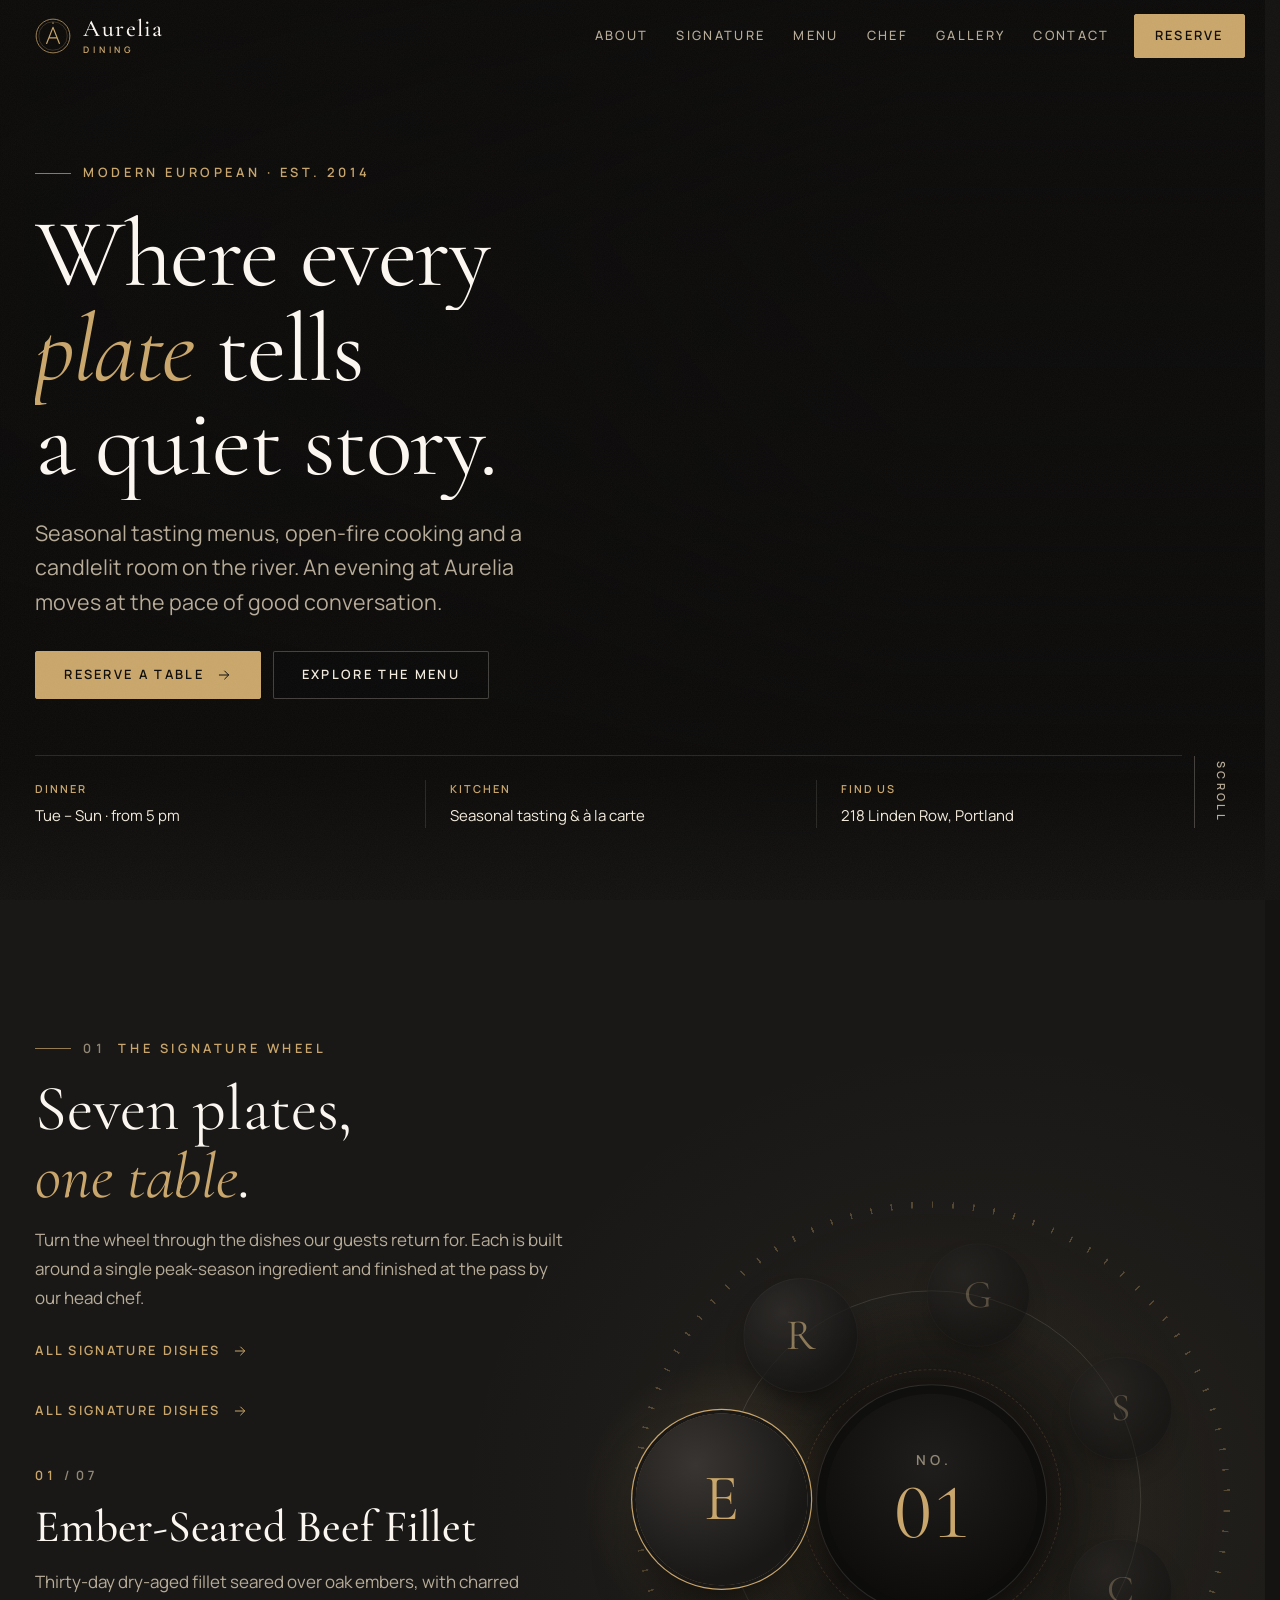
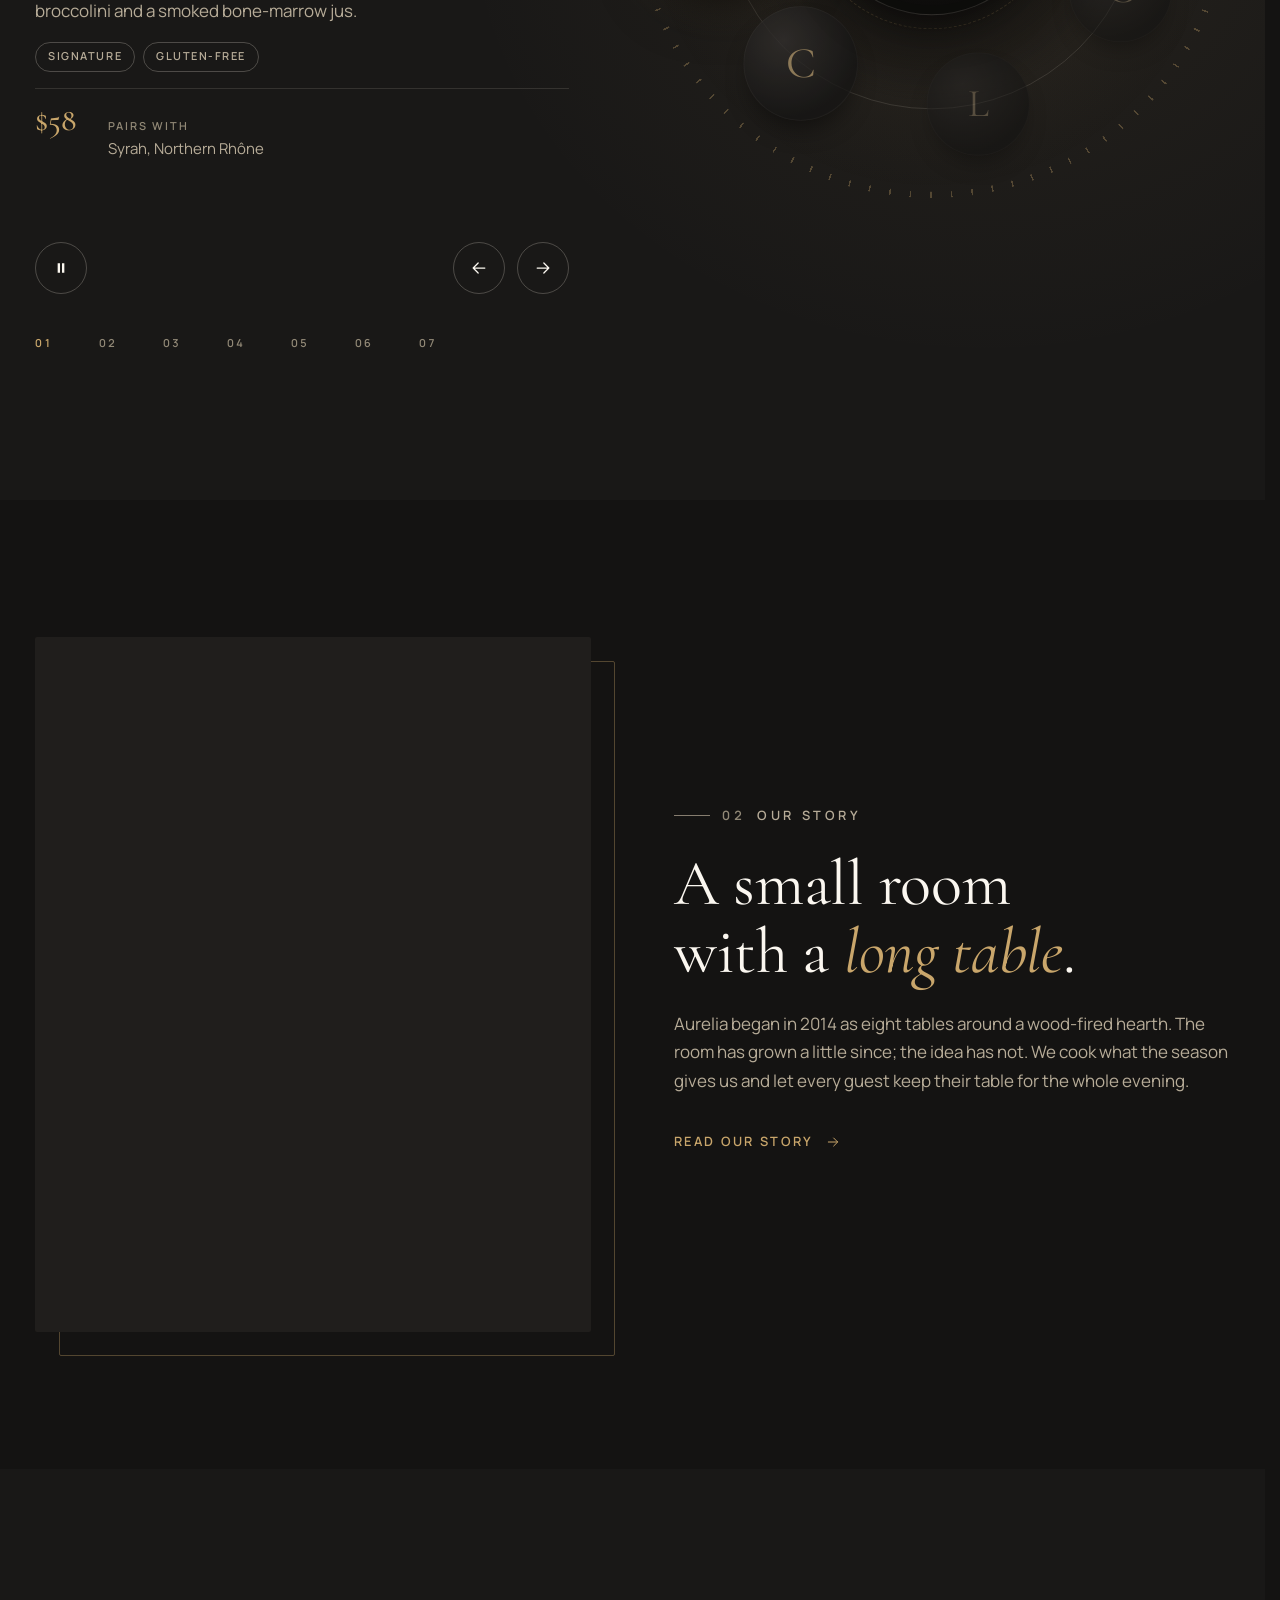
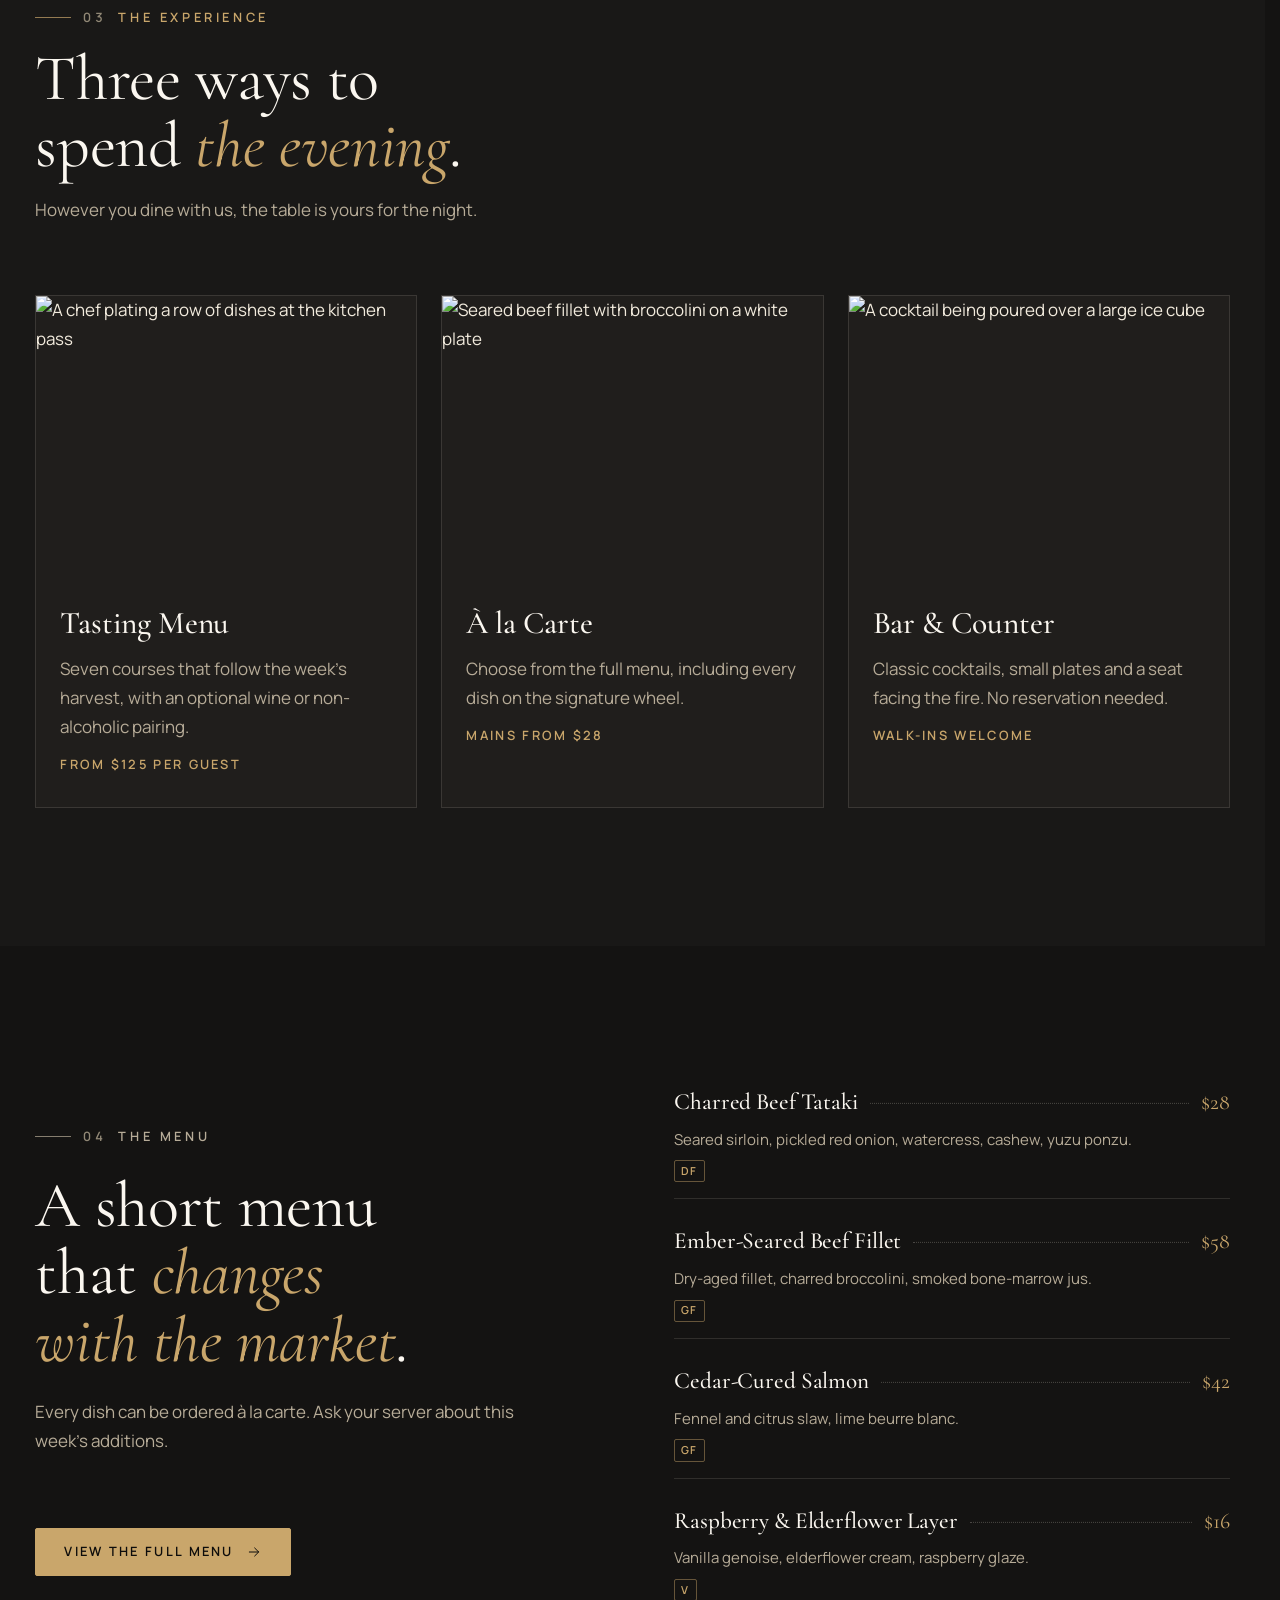
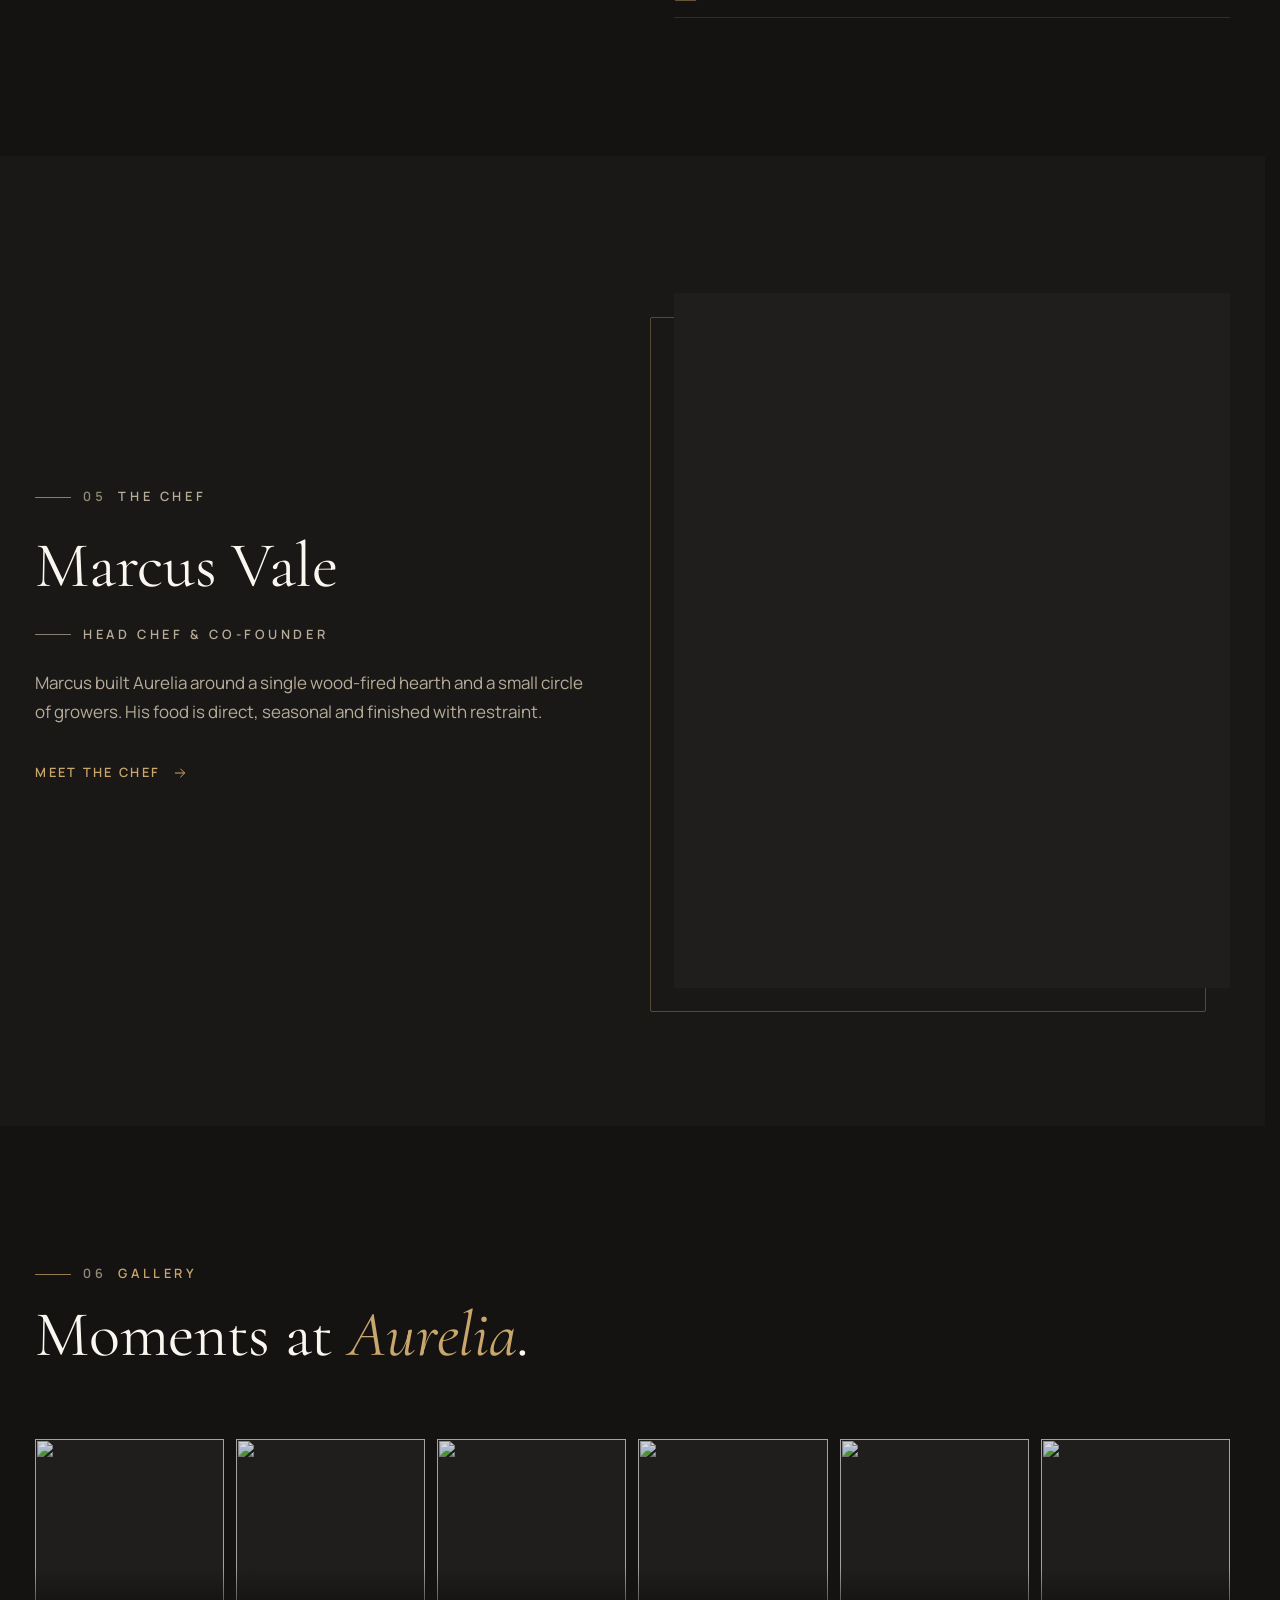
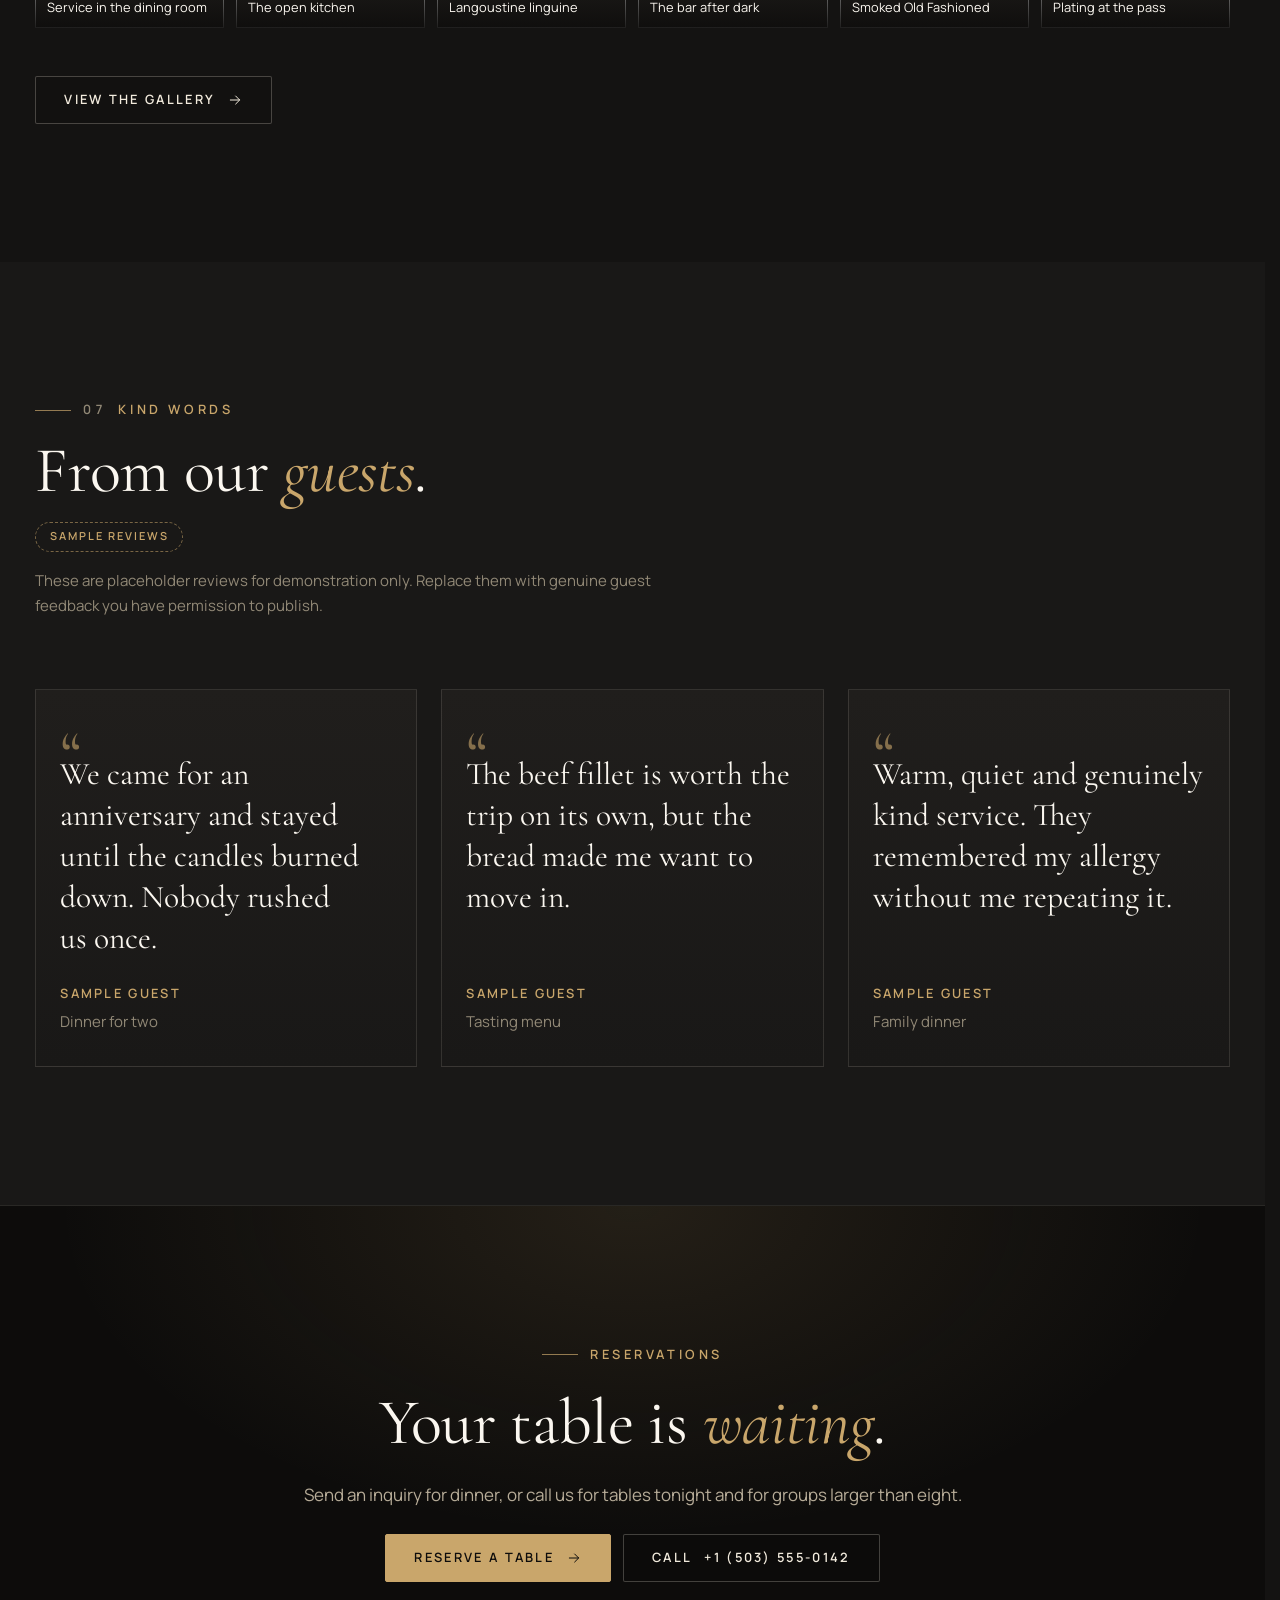
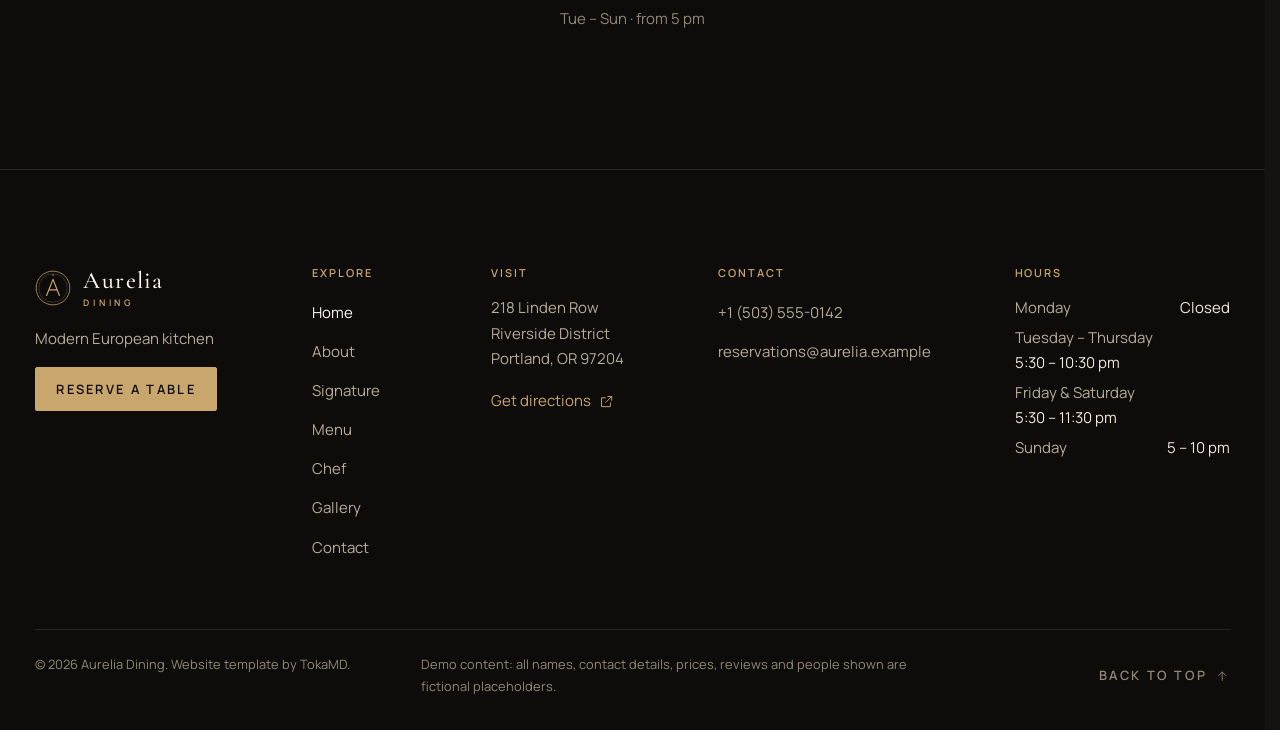
==== commit 6171582a: "Complete Aurelia Dining template v1.0.0 - Eight pages: home, about, signature dishes, menu, chef, ga" ====
--- a/index.html
+++ b/index.html
@@ -8,11 +8,69 @@
   <meta name="theme-color" content="#141312">
   <meta name="color-scheme" content="dark">
 
+  <!-- Social previews. Canonical URL + og:url are added from content.js → site.url (see DEPLOYMENT.md). -->
   <meta property="og:type" content="website">
+  <meta property="og:site_name" content="Aurelia Dining">
   <meta property="og:title" content="Aurelia Dining — Modern European Restaurant">
-  <meta property="og:description" content="Seasonal tasting menus, open-fire cooking and a candlelit room on the river.">
+  <meta property="og:description" content="Aurelia Dining is a modern European restaurant serving seasonal tasting menus, open-fire signature plates and an intimate candlelit dining room.">
   <meta property="og:image" content="https://images.unsplash.com/photo-1414235077428-338989a2e8c0?auto=format&amp;fit=crop&amp;w=1200&amp;h=630&amp;q=70">
+  <meta property="og:image:alt" content="A plated dish being served at a candlelit table">
   <meta name="twitter:card" content="summary_large_image">
+  <meta name="twitter:title" content="Aurelia Dining — Modern European Restaurant">
+  <meta name="twitter:description" content="Aurelia Dining is a modern European restaurant serving seasonal tasting menus, open-fire signature plates and an intimate candlelit dining room.">
+  <meta name="twitter:image" content="https://images.unsplash.com/photo-1414235077428-338989a2e8c0?auto=format&amp;fit=crop&amp;w=1200&amp;h=630&amp;q=70">
+  <script type="application/ld+json" data-jsonld>{
+  "@context": "https://schema.org",
+  "@type": "Restaurant",
+  "name": "Aurelia Dining",
+  "description": "Aurelia Dining is a modern European restaurant serving seasonal tasting menus, open-fire signature plates and an intimate candlelit dining room.",
+  "servesCuisine": [
+    "Modern European",
+    "Seasonal"
+  ],
+  "priceRange": "$$$",
+  "telephone": "+1 (503) 555-0142",
+  "email": "reservations@aurelia.example",
+  "address": {
+    "@type": "PostalAddress",
+    "streetAddress": "218 Linden Row",
+    "addressLocality": "Portland",
+    "addressRegion": "OR",
+    "postalCode": "97204",
+    "addressCountry": "US"
+  },
+  "openingHoursSpecification": [
+    {
+      "@type": "OpeningHoursSpecification",
+      "dayOfWeek": [
+        "Tuesday",
+        "Wednesday",
+        "Thursday"
+      ],
+      "opens": "17:30",
+      "closes": "22:30"
+    },
+    {
+      "@type": "OpeningHoursSpecification",
+      "dayOfWeek": [
+        "Friday",
+        "Saturday"
+      ],
+      "opens": "17:30",
+      "closes": "23:30"
+    },
+    {
+      "@type": "OpeningHoursSpecification",
+      "dayOfWeek": [
+        "Sunday"
+      ],
+      "opens": "17:00",
+      "closes": "22:00"
+    }
+  ],
+  "acceptsReservations": true,
+  "image": "https://images.unsplash.com/photo-1414235077428-338989a2e8c0?auto=format&fit=crop&w=1200&q=70"
+}</script>
 
   <link rel="icon" href="assets/img/favicon.svg" type="image/svg+xml">
 
@@ -30,20 +88,25 @@
   <link rel="stylesheet" href="assets/css/base.css">
   <link rel="stylesheet" href="assets/css/nav.css">
   <link rel="stylesheet" href="assets/css/hero.css">
+  <link rel="stylesheet" href="assets/css/sections.css">
   <link rel="stylesheet" href="assets/css/wheel.css">
-  <link rel="stylesheet" href="assets/css/sections.css">
-
-  <!-- Content first, then helpers, components, and boot. All deferred: order is preserved, rendering is never blocked. -->
+  <link rel="stylesheet" href="assets/css/menu.css">
+
+  <!-- Content first, then helpers, components and boot. All deferred: order is preserved, rendering is never blocked. -->
   <script src="assets/js/content.js" defer></script>
   <script src="assets/js/core/utils.js" defer></script>
+  <script src="assets/js/core/render.js" defer></script>
   <script src="assets/js/core/bind.js" defer></script>
+  <script src="assets/js/core/seo.js" defer></script>
   <script src="assets/js/core/reveal.js" defer></script>
+  <script src="assets/js/components/sections.js" defer></script>
+  <script src="assets/js/components/wheel.js" defer></script>
+  <script src="assets/js/components/menu.js" defer></script>
   <script src="assets/js/components/nav.js" defer></script>
   <script src="assets/js/components/hero.js" defer></script>
-  <script src="assets/js/components/wheel.js" defer></script>
   <script src="assets/js/main.js" defer></script>
 </head>
-<body>
+<body data-page="home">
   <!-- SVG sprite: original icons for this template -->
   <svg width="0" height="0" style="position:absolute" aria-hidden="true" focusable="false">
     <symbol id="icon-monogram" viewBox="0 0 48 48">
@@ -56,14 +119,20 @@
     <symbol id="icon-arrow-right" viewBox="0 0 24 24"><path d="M5 12h14M13 6l6 6-6 6"/></symbol>
     <symbol id="icon-play" viewBox="0 0 24 24"><path d="M8 5.5v13l10.5-6.5z"/></symbol>
     <symbol id="icon-pause" viewBox="0 0 24 24"><path d="M7 5h3.5v14H7zM13.5 5H17v14h-3.5z"/></symbol>
+    <symbol id="icon-close" viewBox="0 0 24 24"><path d="M6 6l12 12M18 6 6 18"/></symbol>
+    <symbol id="icon-phone" viewBox="0 0 24 24"><path d="M5.5 4h3l1.5 4-2 1.3a11 11 0 0 0 6.7 6.7L16 14l4 1.5v3a1.5 1.5 0 0 1-1.5 1.5A15.5 15.5 0 0 1 4 5.5 1.5 1.5 0 0 1 5.5 4z"/></symbol>
+    <symbol id="icon-mail" viewBox="0 0 24 24"><rect x="3" y="5" width="18" height="14" rx="1.5"/><path d="m3.5 6.5 8.5 6 8.5-6"/></symbol>
+    <symbol id="icon-pin" viewBox="0 0 24 24"><path d="M12 21s-7-6.2-7-11.5a7 7 0 0 1 14 0C19 14.8 12 21 12 21z"/><circle cx="12" cy="9.5" r="2.5"/></symbol>
+    <symbol id="icon-clock" viewBox="0 0 24 24"><circle cx="12" cy="12" r="9"/><path d="M12 7v5l3.2 2"/></symbol>
+    <symbol id="icon-external" viewBox="0 0 24 24"><path d="M14 4h6v6M20 4l-9 9M18 14v6H4V6h6"/></symbol>
   </svg>
 
   <a class="skip-link" href="#main">Skip to main content</a>
 
-  <!-- ===================================================== Header -->
+  <!-- ===================================================== Header (identical on every page) -->
   <header class="site-header" data-header>
     <div class="site-header__inner container">
-      <a class="brand" href="#top">
+      <a class="brand" href="index.html" aria-current="page">
         <svg class="brand__mark" aria-hidden="true" focusable="false"><use href="#icon-monogram"></use></svg>
         <span class="brand__text">
           <span class="brand__name" data-bind="brand.name">Aurelia</span>
@@ -72,17 +141,10 @@
       </a>
 
       <nav class="site-nav" aria-label="Primary">
-        <ul class="site-nav__list" role="list" data-render="nav" data-variant="desktop">
-          <li><a class="site-nav__link" href="#about" data-nav-link>About</a></li>
-          <li><a class="site-nav__link" href="#signature" data-nav-link>Signature</a></li>
-          <li><a class="site-nav__link" href="#menu" data-nav-link>Menu</a></li>
-          <li><a class="site-nav__link" href="#chef" data-nav-link>Chef</a></li>
-          <li><a class="site-nav__link" href="#gallery" data-nav-link>Gallery</a></li>
-          <li><a class="site-nav__link" href="#contact" data-nav-link>Contact</a></li>
-        </ul>
+        <ul class="site-nav__list" role="list" data-render="nav" data-variant="desktop"><!--r--><li><a class="site-nav__link" href="about.html" data-nav-link>About</a></li><li><a class="site-nav__link" href="signature.html" data-nav-link>Signature</a></li><li><a class="site-nav__link" href="menu.html" data-nav-link>Menu</a></li><li><a class="site-nav__link" href="chef.html" data-nav-link>Chef</a></li><li><a class="site-nav__link" href="gallery.html" data-nav-link>Gallery</a></li><li><a class="site-nav__link" href="contact.html" data-nav-link>Contact</a></li><!--/r--></ul>
       </nav>
 
-      <a class="btn btn--primary btn--sm site-header__cta" href="#reservations" data-bind="navCta.label" data-bind-href="navCta.href">Reserve</a>
+      <a class="btn btn--primary btn--sm site-header__cta" href="reservations.html" data-nav-cta data-bind="navCta.label" data-bind-href="navCta.href">Reserve</a>
 
       <button class="nav-toggle" type="button" aria-expanded="false" aria-controls="mobile-menu" data-nav-toggle>
         <span class="visually-hidden">Menu</span>
@@ -94,27 +156,20 @@
   <!-- Mobile menu: sibling of the header (not inside it) so position:fixed is relative to the viewport -->
   <div class="mobile-menu" id="mobile-menu" data-mobile-menu>
     <nav aria-label="Mobile">
-      <ul class="mobile-menu__list" role="list" data-render="nav" data-variant="mobile">
-        <li class="mobile-menu__item" style="--i:0"><a class="mobile-menu__link" href="#about" data-nav-link><span class="mobile-menu__num" aria-hidden="true">01</span><span>About</span></a></li>
-        <li class="mobile-menu__item" style="--i:1"><a class="mobile-menu__link" href="#signature" data-nav-link><span class="mobile-menu__num" aria-hidden="true">02</span><span>Signature</span></a></li>
-        <li class="mobile-menu__item" style="--i:2"><a class="mobile-menu__link" href="#menu" data-nav-link><span class="mobile-menu__num" aria-hidden="true">03</span><span>Menu</span></a></li>
-        <li class="mobile-menu__item" style="--i:3"><a class="mobile-menu__link" href="#chef" data-nav-link><span class="mobile-menu__num" aria-hidden="true">04</span><span>Chef</span></a></li>
-        <li class="mobile-menu__item" style="--i:4"><a class="mobile-menu__link" href="#gallery" data-nav-link><span class="mobile-menu__num" aria-hidden="true">05</span><span>Gallery</span></a></li>
-        <li class="mobile-menu__item" style="--i:5"><a class="mobile-menu__link" href="#contact" data-nav-link><span class="mobile-menu__num" aria-hidden="true">06</span><span>Contact</span></a></li>
-      </ul>
+      <ul class="mobile-menu__list" role="list" data-render="nav" data-variant="mobile"><!--r--><li class="mobile-menu__item" style="--i:0"><a class="mobile-menu__link is-active" href="index.html" data-nav-link aria-current="page"><span class="mobile-menu__num" aria-hidden="true">01</span><span>Home</span></a></li><li class="mobile-menu__item" style="--i:1"><a class="mobile-menu__link" href="about.html" data-nav-link><span class="mobile-menu__num" aria-hidden="true">02</span><span>About</span></a></li><li class="mobile-menu__item" style="--i:2"><a class="mobile-menu__link" href="signature.html" data-nav-link><span class="mobile-menu__num" aria-hidden="true">03</span><span>Signature</span></a></li><li class="mobile-menu__item" style="--i:3"><a class="mobile-menu__link" href="menu.html" data-nav-link><span class="mobile-menu__num" aria-hidden="true">04</span><span>Menu</span></a></li><li class="mobile-menu__item" style="--i:4"><a class="mobile-menu__link" href="chef.html" data-nav-link><span class="mobile-menu__num" aria-hidden="true">05</span><span>Chef</span></a></li><li class="mobile-menu__item" style="--i:5"><a class="mobile-menu__link" href="gallery.html" data-nav-link><span class="mobile-menu__num" aria-hidden="true">06</span><span>Gallery</span></a></li><li class="mobile-menu__item" style="--i:6"><a class="mobile-menu__link" href="contact.html" data-nav-link><span class="mobile-menu__num" aria-hidden="true">07</span><span>Contact</span></a></li><!--/r--></ul>
     </nav>
     <div class="mobile-menu__footer">
       <dl class="mobile-menu__details">
         <div>
           <dt>Reservations</dt>
-          <dd><a href="tel:+15550142290" data-bind="contact.phone" data-bind-href="contact.phoneHref">+1 (555) 014-2290</a></dd>
+          <dd><a href="tel:+15035550142" data-bind="contact.phone" data-bind-href="contact.phoneHref">+1 (503) 555-0142</a></dd>
         </div>
         <div>
           <dt>Dinner</dt>
-          <dd data-bind="hours.summary">Tue – Sun · 5:30 – 11 pm</dd>
+          <dd data-bind="hours.summary">Tue – Sun · from 5 pm</dd>
         </div>
       </dl>
-      <a class="btn btn--primary" href="#reservations" data-bind-href="navCta.href">Reserve a table</a>
+      <a class="btn btn--primary" href="reservations.html" data-bind-href="navCta.href">Reserve a table</a>
     </div>
   </div>
 
@@ -138,26 +193,18 @@
 
       <div class="hero__content container">
         <p class="eyebrow" data-hero-fade style="--d:0" data-bind="hero.eyebrow">Modern European · Est. 2014</p>
-        <h1 class="hero__title" id="hero-title" data-hero-title>
-          <span class="line"><span class="line__inner" style="--i:0">Where every</span></span>
-          <span class="line"><span class="line__inner" style="--i:1"><em>plate</em> tells</span></span>
-          <span class="line"><span class="line__inner" style="--i:2">a quiet story.</span></span>
-        </h1>
+        <h1 class="hero__title" id="hero-title" data-render="title-lines" data-path="hero.titleLines"><!--r--><span class="line"><span class="line__inner" style="--i:0">Where every</span></span> <span class="line"><span class="line__inner" style="--i:1"><em>plate</em> tells</span></span> <span class="line"><span class="line__inner" style="--i:2">a quiet story.</span></span><!--/r--></h1>
         <p class="hero__lead" data-hero-fade style="--d:1" data-bind="hero.lead">Seasonal tasting menus, open-fire cooking and a candlelit room on the river. An evening at Aurelia moves at the pace of good conversation.</p>
         <div class="hero__actions" data-hero-fade style="--d:2">
-          <a class="btn btn--primary" href="#reservations" data-bind-href="hero.primaryCta.href">
+          <a class="btn btn--primary" href="reservations.html" data-bind-href="hero.primaryCta.href">
             <span data-bind="hero.primaryCta.label">Reserve a table</span>
             <svg class="icon" aria-hidden="true" focusable="false"><use href="#icon-arrow-right"></use></svg>
           </a>
-          <a class="btn btn--ghost" href="#menu" data-bind-href="hero.secondaryCta.href">
+          <a class="btn btn--ghost" href="menu.html" data-bind-href="hero.secondaryCta.href">
             <span data-bind="hero.secondaryCta.label">Explore the menu</span>
           </a>
         </div>
-        <dl class="hero__meta" data-hero-fade style="--d:3" data-hero-meta>
-          <div class="hero__meta-item"><dt>Dinner</dt><dd>Tue – Sun · 5:30 – 11 pm</dd></div>
-          <div class="hero__meta-item"><dt>Kitchen</dt><dd>Seasonal tasting &amp; à la carte</dd></div>
-          <div class="hero__meta-item"><dt>Find us</dt><dd>218 Linden Row, Portland</dd></div>
-        </dl>
+        <dl class="hero__meta" data-hero-fade style="--d:3" data-render="hero-meta"><!--r--><div class="hero__meta-item"><dt>Dinner</dt><dd>Tue – Sun · from 5 pm</dd></div><div class="hero__meta-item"><dt>Kitchen</dt><dd>Seasonal tasting &amp; à la carte</dd></div><div class="hero__meta-item"><dt>Find us</dt><dd>218 Linden Row, Portland</dd></div><!--/r--></dl>
       </div>
 
       <a class="hero__scroll" href="#signature" data-hero-fade style="--d:4">
@@ -174,6 +221,8 @@
             <p class="eyebrow" data-reveal><span class="eyebrow__num">01</span> <span data-bind="wheel.eyebrow">The Signature Wheel</span></p>
             <h2 class="section-title" id="wheel-title" data-reveal style="--reveal-delay:1" data-bind-html="wheel.title">Seven plates, <em>one table</em>.</h2>
             <p class="dish-wheel__intro" data-reveal style="--reveal-delay:2" data-bind="wheel.intro">Turn the wheel through the dishes our guests return for. Each is built around a single peak-season ingredient and finished at the pass by our head chef.</p>
+            <a class="text-link" href="signature.html" data-reveal style="--reveal-delay:2">All signature dishes <svg class="icon" aria-hidden="true" focusable="false"><use href="#icon-arrow-right"></use></svg></a>
+            <a class="text-link" href="signature.html" data-reveal style="--reveal-delay:2">All signature dishes <svg class="icon" aria-hidden="true" focusable="false"><use href="#icon-arrow-right"></use></svg></a>
           </header>
 
           <div class="dish-wheel__stage" data-wheel-stage data-reveal="zoom">
@@ -216,88 +265,122 @@
           <p class="visually-hidden" aria-live="polite" aria-atomic="true" data-wheel-live></p>
 
           <!-- Shown when JavaScript is off, content.js has an error, or the wheel failed to start -->
-          <p class="dish-wheel__fallback" data-wheel-fallback>The signature dishes can't be shown right now. You can still <a href="#menu">browse the full menu</a>.</p>
-        </div>
-      </div>
-    </section>
-
-    <!-- ===================================================== Phase 3 placeholders
-         Real anchors so navigation works now; full designs arrive in Phase 3. -->
-    <section class="section section-stub" id="about" aria-labelledby="about-title">
-      <div class="container section-stub__inner">
-        <p class="eyebrow"><span class="eyebrow__num">02</span> Our Story</p>
-        <h2 class="section-title" id="about-title">A small room with a <em>long table</em>.</h2>
-        <p class="section-stub__note">About section — designed in Phase 3.</p>
-      </div>
-    </section>
-
-    <section class="section section--alt section-stub" id="dishes" aria-labelledby="dishes-title">
-      <div class="container section-stub__inner">
-        <p class="eyebrow"><span class="eyebrow__num">03</span> Signature Dishes</p>
-        <h2 class="section-title" id="dishes-title">From the <em>pass</em>.</h2>
-        <p class="section-stub__note">Signature dish cards — designed in Phase 3.</p>
-      </div>
-    </section>
-
-    <section class="section section-stub" id="menu" aria-labelledby="menu-title">
-      <div class="container section-stub__inner">
-        <p class="eyebrow"><span class="eyebrow__num">04</span> The Menu</p>
-        <h2 class="section-title" id="menu-title">Tonight’s <em>menu</em>.</h2>
-        <p class="section-stub__note">Interactive menu — designed in Phase 3.</p>
-      </div>
-    </section>
-
-    <section class="section section--alt section-stub" id="chef" aria-labelledby="chef-title">
-      <div class="container section-stub__inner">
-        <p class="eyebrow"><span class="eyebrow__num">05</span> The Chef</p>
-        <h2 class="section-title" id="chef-title">Cooking with <em>fire &amp; patience</em>.</h2>
-        <p class="section-stub__note">Chef story — designed in Phase 3.</p>
-      </div>
-    </section>
-
-    <section class="section section-stub" id="experience" aria-labelledby="experience-title">
-      <div class="container section-stub__inner">
-        <p class="eyebrow"><span class="eyebrow__num">06</span> The Experience</p>
-        <h2 class="section-title" id="experience-title">An evening, <em>unhurried</em>.</h2>
-        <p class="section-stub__note">Dining experience — designed in Phase 3.</p>
-      </div>
-    </section>
-
-    <section class="section section--alt section-stub" id="gallery" aria-labelledby="gallery-title">
-      <div class="container section-stub__inner">
-        <p class="eyebrow"><span class="eyebrow__num">07</span> Gallery</p>
-        <h2 class="section-title" id="gallery-title">Moments at <em>Aurelia</em>.</h2>
-        <p class="section-stub__note">Photo gallery — designed in Phase 3.</p>
-      </div>
-    </section>
-
-    <section class="section section-stub" id="testimonials" aria-labelledby="testimonials-title">
-      <div class="container section-stub__inner">
-        <p class="eyebrow"><span class="eyebrow__num">08</span> Kind Words</p>
-        <h2 class="section-title" id="testimonials-title">From our <em>guests</em>.</h2>
-        <p class="section-stub__note">Sample testimonials — designed in Phase 3.</p>
-      </div>
-    </section>
-
-    <section class="section section--alt section-stub" id="reservations" aria-labelledby="reservations-title">
-      <div class="container section-stub__inner">
-        <p class="eyebrow"><span class="eyebrow__num">09</span> Reservations</p>
-        <h2 class="section-title" id="reservations-title">Reserve your <em>table</em>.</h2>
-        <p class="section-stub__note">
-          Reservation inquiry form — built in Phase 3/4. Until then, call
-          <a href="tel:+15550142290" data-bind="contact.phone" data-bind-href="contact.phoneHref">+1 (555) 014-2290</a>.
-        </p>
+          <p class="dish-wheel__fallback" data-wheel-fallback>The signature dishes can't be shown right now. You can still <a href="menu.html">browse the full menu</a>.</p>
+        </div>
+      </div>
+    </section>
+
+    <!-- ===================================================== 3. Story preview -->
+    <section class="section" id="story" aria-labelledby="story-title">
+      <div class="container split">
+        <div class="split__media" data-reveal="zoom">
+          <div class="media-frame">
+            <img data-bind-img="about.image" data-widths="480,720,960" data-aspect="0.8" sizes="(min-width: 56em) 36rem, calc(100vw - 2rem)" width="960" height="1200" alt="The dining room in the evening, with warm pendant lights above the tables" loading="lazy" decoding="async" src="https://images.unsplash.com/photo-1590846406792-0adc7f938f1d?auto=format&amp;fit=crop&amp;w=960&amp;h=1200&amp;q=70" srcset="https://images.unsplash.com/photo-1590846406792-0adc7f938f1d?auto=format&amp;fit=crop&amp;w=480&amp;h=600&amp;q=70 480w, https://images.unsplash.com/photo-1590846406792-0adc7f938f1d?auto=format&amp;fit=crop&amp;w=720&amp;h=900&amp;q=70 720w, https://images.unsplash.com/photo-1590846406792-0adc7f938f1d?auto=format&amp;fit=crop&amp;w=960&amp;h=1200&amp;q=70 960w">
+          </div>
+        </div>
+        <div class="split__body">
+          <p class="eyebrow" data-reveal><span class="eyebrow__num">02</span> <span data-bind="about.eyebrow">Our Story</span></p>
+          <h2 class="section-title" id="story-title" data-reveal style="--reveal-delay:1" data-bind-html="about.title">A small room with a <em>long table</em>.</h2>
+          <p data-reveal style="--reveal-delay:2" data-bind="about.summary">Aurelia began in 2014 as eight tables around a wood-fired hearth. The room has grown a little since; the idea has not. We cook what the season gives us and let every guest keep their table for the whole evening.</p>
+          <a class="text-link" href="about.html" data-reveal style="--reveal-delay:2">Read our story <svg class="icon" aria-hidden="true" focusable="false"><use href="#icon-arrow-right"></use></svg></a>
+        </div>
+      </div>
+    </section>
+
+    <!-- ===================================================== 4. Dining experience -->
+    <section class="section section--alt" id="experience" aria-labelledby="experience-title">
+      <div class="container">
+        <header class="section-head">
+          <p class="eyebrow" data-reveal><span class="eyebrow__num">03</span> <span data-bind="experience.eyebrow">The Experience</span></p>
+          <h2 class="section-title" id="experience-title" data-reveal style="--reveal-delay:1" data-bind-html="experience.title">Three ways to spend <em>the evening</em>.</h2>
+          <p class="section-head__intro" data-reveal style="--reveal-delay:2" data-bind="experience.intro">However you dine with us, the table is yours for the night.</p>
+        </header>
+        <ul class="card-grid card-grid--3" role="list" data-reveal data-render="experience"><!--r--><li class="experience-card"><div class="experience-card__media"><img src="https://images.unsplash.com/photo-1581349485608-9469926a8e5e?auto=format&amp;fit=crop&amp;w=900&amp;h=675&amp;q=70" srcset="https://images.unsplash.com/photo-1581349485608-9469926a8e5e?auto=format&amp;fit=crop&amp;w=400&amp;h=300&amp;q=70 400w, https://images.unsplash.com/photo-1581349485608-9469926a8e5e?auto=format&amp;fit=crop&amp;w=640&amp;h=480&amp;q=70 640w, https://images.unsplash.com/photo-1581349485608-9469926a8e5e?auto=format&amp;fit=crop&amp;w=900&amp;h=675&amp;q=70 900w" sizes="(min-width: 60em) 24rem, (min-width: 40em) calc(50vw - 3rem), calc(100vw - 2rem)" width="900" height="675" alt="A chef plating a row of dishes at the kitchen pass" loading="lazy" decoding="async"></div><div class="experience-card__body"><h3 class="experience-card__title">Tasting Menu</h3><p class="experience-card__text">Seven courses that follow the week&#39;s harvest, with an optional wine or non-alcoholic pairing.</p><p class="experience-card__detail">From $125 per guest</p></div></li><li class="experience-card"><div class="experience-card__media"><img src="https://images.unsplash.com/photo-1432139509613-5c4255815697?auto=format&amp;fit=crop&amp;w=900&amp;h=675&amp;q=70" srcset="https://images.unsplash.com/photo-1432139509613-5c4255815697?auto=format&amp;fit=crop&amp;w=400&amp;h=300&amp;q=70 400w, https://images.unsplash.com/photo-1432139509613-5c4255815697?auto=format&amp;fit=crop&amp;w=640&amp;h=480&amp;q=70 640w, https://images.unsplash.com/photo-1432139509613-5c4255815697?auto=format&amp;fit=crop&amp;w=900&amp;h=675&amp;q=70 900w" sizes="(min-width: 60em) 24rem, (min-width: 40em) calc(50vw - 3rem), calc(100vw - 2rem)" width="900" height="675" alt="Seared beef fillet with broccolini on a white plate" loading="lazy" decoding="async"></div><div class="experience-card__body"><h3 class="experience-card__title">À la Carte</h3><p class="experience-card__text">Choose from the full menu, including every dish on the signature wheel.</p><p class="experience-card__detail">Mains from $28</p></div></li><li class="experience-card"><div class="experience-card__media"><img src="https://images.unsplash.com/photo-1470337458703-46ad1756a187?auto=format&amp;fit=crop&amp;w=900&amp;h=675&amp;q=70" srcset="https://images.unsplash.com/photo-1470337458703-46ad1756a187?auto=format&amp;fit=crop&amp;w=400&amp;h=300&amp;q=70 400w, https://images.unsplash.com/photo-1470337458703-46ad1756a187?auto=format&amp;fit=crop&amp;w=640&amp;h=480&amp;q=70 640w, https://images.unsplash.com/photo-1470337458703-46ad1756a187?auto=format&amp;fit=crop&amp;w=900&amp;h=675&amp;q=70 900w" sizes="(min-width: 60em) 24rem, (min-width: 40em) calc(50vw - 3rem), calc(100vw - 2rem)" width="900" height="675" alt="A cocktail being poured over a large ice cube" loading="lazy" decoding="async"></div><div class="experience-card__body"><h3 class="experience-card__title">Bar &amp; Counter</h3><p class="experience-card__text">Classic cocktails, small plates and a seat facing the fire. No reservation needed.</p><p class="experience-card__detail">Walk-ins welcome</p></div></li><!--/r--></ul>
+      </div>
+    </section>
+
+    <!-- ===================================================== 5. Menu preview -->
+    <section class="section" id="menu-preview" aria-labelledby="menu-preview-title">
+      <div class="container split">
+        <div class="split__body">
+          <p class="eyebrow" data-reveal><span class="eyebrow__num">04</span> <span data-bind="menu.eyebrow">The Menu</span></p>
+          <h2 class="section-title" id="menu-preview-title" data-reveal style="--reveal-delay:1" data-bind-html="menu.title">A short menu that <em>changes with the market</em>.</h2>
+          <p data-reveal style="--reveal-delay:2" data-bind="menu.intro">Every dish can be ordered à la carte. Ask your server about this week&#39;s additions.</p>
+          <div class="section-actions" data-reveal style="--reveal-delay:2">
+            <a class="btn btn--primary" href="menu.html">View the full menu <svg class="icon" aria-hidden="true" focusable="false"><use href="#icon-arrow-right"></use></svg></a>
+          </div>
+        </div>
+        <ul class="menu-list menu-list--single" role="list" aria-label="Featured dishes" data-reveal style="--reveal-delay:1" data-render="menu-preview" data-limit="4"><!--r--><li class="menu-item"><div class="menu-item__head"><h3 class="menu-item__name">Charred Beef Tataki</h3><span class="menu-item__leader" aria-hidden="true"></span><p class="menu-item__price"><span class="visually-hidden">Price: </span>$28</p></div><p class="menu-item__desc">Seared sirloin, pickled red onion, watercress, cashew, yuzu ponzu.</p><ul class="menu-item__tags" aria-label="Dietary"><li><span aria-hidden="true">DF</span><span class="visually-hidden">Dairy-free</span></li></ul></li><li class="menu-item"><div class="menu-item__head"><h3 class="menu-item__name">Ember-Seared Beef Fillet</h3><span class="menu-item__leader" aria-hidden="true"></span><p class="menu-item__price"><span class="visually-hidden">Price: </span>$58</p></div><p class="menu-item__desc">Dry-aged fillet, charred broccolini, smoked bone-marrow jus.</p><ul class="menu-item__tags" aria-label="Dietary"><li><span aria-hidden="true">GF</span><span class="visually-hidden">Gluten-free</span></li></ul></li><li class="menu-item"><div class="menu-item__head"><h3 class="menu-item__name">Cedar-Cured Salmon</h3><span class="menu-item__leader" aria-hidden="true"></span><p class="menu-item__price"><span class="visually-hidden">Price: </span>$42</p></div><p class="menu-item__desc">Fennel and citrus slaw, lime beurre blanc.</p><ul class="menu-item__tags" aria-label="Dietary"><li><span aria-hidden="true">GF</span><span class="visually-hidden">Gluten-free</span></li></ul></li><li class="menu-item"><div class="menu-item__head"><h3 class="menu-item__name">Raspberry &amp; Elderflower Layer</h3><span class="menu-item__leader" aria-hidden="true"></span><p class="menu-item__price"><span class="visually-hidden">Price: </span>$16</p></div><p class="menu-item__desc">Vanilla genoise, elderflower cream, raspberry glaze.</p><ul class="menu-item__tags" aria-label="Dietary"><li><span aria-hidden="true">V</span><span class="visually-hidden">Vegetarian</span></li></ul></li><!--/r--></ul>
+      </div>
+    </section>
+
+    <!-- ===================================================== 6. Chef preview -->
+    <section class="section section--alt" id="chef-preview" aria-labelledby="chef-preview-title">
+      <div class="container split split--reverse">
+        <div class="split__media" data-reveal="zoom">
+          <div class="media-frame">
+            <img data-bind-img="chef.portrait" data-widths="480,720,960" data-aspect="0.8" sizes="(min-width: 56em) 36rem, calc(100vw - 2rem)" width="960" height="1200" alt="A chef in an apron plating a dish beneath copper kitchen lamps" loading="lazy" decoding="async" src="https://images.unsplash.com/photo-1577219491135-ce391730fb2c?auto=format&amp;fit=crop&amp;w=960&amp;h=1200&amp;q=70" srcset="https://images.unsplash.com/photo-1577219491135-ce391730fb2c?auto=format&amp;fit=crop&amp;w=480&amp;h=600&amp;q=70 480w, https://images.unsplash.com/photo-1577219491135-ce391730fb2c?auto=format&amp;fit=crop&amp;w=720&amp;h=900&amp;q=70 720w, https://images.unsplash.com/photo-1577219491135-ce391730fb2c?auto=format&amp;fit=crop&amp;w=960&amp;h=1200&amp;q=70 960w">
+          </div>
+        </div>
+        <div class="split__body">
+          <p class="eyebrow" data-reveal><span class="eyebrow__num">05</span> <span data-bind="chef.eyebrow">The Chef</span></p>
+          <h2 class="section-title" id="chef-preview-title" data-reveal style="--reveal-delay:1"><span data-bind="chef.name">Marcus Vale</span></h2>
+          <p class="eyebrow" data-reveal style="--reveal-delay:1" data-bind="chef.role">Head Chef &amp; Co-founder</p>
+          <p data-reveal style="--reveal-delay:2" data-bind="chef.summary">Marcus built Aurelia around a single wood-fired hearth and a small circle of growers. His food is direct, seasonal and finished with restraint.</p>
+          <a class="text-link" href="chef.html" data-reveal style="--reveal-delay:2">Meet the chef <svg class="icon" aria-hidden="true" focusable="false"><use href="#icon-arrow-right"></use></svg></a>
+        </div>
+      </div>
+    </section>
+
+    <!-- ===================================================== 7. Gallery preview -->
+    <section class="section" id="gallery-preview" aria-labelledby="gallery-preview-title">
+      <div class="container">
+        <header class="section-head">
+          <p class="eyebrow" data-reveal><span class="eyebrow__num">06</span> <span data-bind="gallery.eyebrow">Gallery</span></p>
+          <h2 class="section-title" id="gallery-preview-title" data-reveal style="--reveal-delay:1" data-bind-html="gallery.title">Moments at <em>Aurelia</em>.</h2>
+        </header>
+        <ul class="gallery-strip" role="list" data-reveal data-render="gallery-strip" data-limit="6"><!--r--><li class="gallery-strip__item"><a class="gallery-strip__link" href="gallery.html"><img src="https://images.unsplash.com/photo-1414235077428-338989a2e8c0?auto=format&amp;fit=crop&amp;w=520&amp;h=520&amp;q=70" srcset="https://images.unsplash.com/photo-1414235077428-338989a2e8c0?auto=format&amp;fit=crop&amp;w=240&amp;h=240&amp;q=70 240w, https://images.unsplash.com/photo-1414235077428-338989a2e8c0?auto=format&amp;fit=crop&amp;w=360&amp;h=360&amp;q=70 360w, https://images.unsplash.com/photo-1414235077428-338989a2e8c0?auto=format&amp;fit=crop&amp;w=520&amp;h=520&amp;q=70 520w" sizes="(min-width: 60em) 12rem, (min-width: 40em) 30vw, 45vw" width="520" height="520" alt="" loading="lazy" decoding="async"><span class="gallery-strip__caption">Service in the dining room</span></a></li><li class="gallery-strip__item"><a class="gallery-strip__link" href="gallery.html"><img src="https://images.unsplash.com/photo-1600565193348-f74bd3c7ccdf?auto=format&amp;fit=crop&amp;w=520&amp;h=520&amp;q=70" srcset="https://images.unsplash.com/photo-1600565193348-f74bd3c7ccdf?auto=format&amp;fit=crop&amp;w=240&amp;h=240&amp;q=70 240w, https://images.unsplash.com/photo-1600565193348-f74bd3c7ccdf?auto=format&amp;fit=crop&amp;w=360&amp;h=360&amp;q=70 360w, https://images.unsplash.com/photo-1600565193348-f74bd3c7ccdf?auto=format&amp;fit=crop&amp;w=520&amp;h=520&amp;q=70 520w" sizes="(min-width: 60em) 12rem, (min-width: 40em) 30vw, 45vw" width="520" height="520" alt="" loading="lazy" decoding="async"><span class="gallery-strip__caption">The open kitchen</span></a></li><li class="gallery-strip__item"><a class="gallery-strip__link" href="gallery.html"><img src="https://images.unsplash.com/photo-1563379926898-05f4575a45d8?auto=format&amp;fit=crop&amp;w=520&amp;h=520&amp;q=70" srcset="https://images.unsplash.com/photo-1563379926898-05f4575a45d8?auto=format&amp;fit=crop&amp;w=240&amp;h=240&amp;q=70 240w, https://images.unsplash.com/photo-1563379926898-05f4575a45d8?auto=format&amp;fit=crop&amp;w=360&amp;h=360&amp;q=70 360w, https://images.unsplash.com/photo-1563379926898-05f4575a45d8?auto=format&amp;fit=crop&amp;w=520&amp;h=520&amp;q=70 520w" sizes="(min-width: 60em) 12rem, (min-width: 40em) 30vw, 45vw" width="520" height="520" alt="" loading="lazy" decoding="async"><span class="gallery-strip__caption">Langoustine linguine</span></a></li><li class="gallery-strip__item"><a class="gallery-strip__link" href="gallery.html"><img src="https://images.unsplash.com/photo-1572116469696-31de0f17cc34?auto=format&amp;fit=crop&amp;w=520&amp;h=520&amp;q=70" srcset="https://images.unsplash.com/photo-1572116469696-31de0f17cc34?auto=format&amp;fit=crop&amp;w=240&amp;h=240&amp;q=70 240w, https://images.unsplash.com/photo-1572116469696-31de0f17cc34?auto=format&amp;fit=crop&amp;w=360&amp;h=360&amp;q=70 360w, https://images.unsplash.com/photo-1572116469696-31de0f17cc34?auto=format&amp;fit=crop&amp;w=520&amp;h=520&amp;q=70 520w" sizes="(min-width: 60em) 12rem, (min-width: 40em) 30vw, 45vw" width="520" height="520" alt="" loading="lazy" decoding="async"><span class="gallery-strip__caption">The bar after dark</span></a></li><li class="gallery-strip__item"><a class="gallery-strip__link" href="gallery.html"><img src="https://images.unsplash.com/photo-1470337458703-46ad1756a187?auto=format&amp;fit=crop&amp;w=520&amp;h=520&amp;q=70" srcset="https://images.unsplash.com/photo-1470337458703-46ad1756a187?auto=format&amp;fit=crop&amp;w=240&amp;h=240&amp;q=70 240w, https://images.unsplash.com/photo-1470337458703-46ad1756a187?auto=format&amp;fit=crop&amp;w=360&amp;h=360&amp;q=70 360w, https://images.unsplash.com/photo-1470337458703-46ad1756a187?auto=format&amp;fit=crop&amp;w=520&amp;h=520&amp;q=70 520w" sizes="(min-width: 60em) 12rem, (min-width: 40em) 30vw, 45vw" width="520" height="520" alt="" loading="lazy" decoding="async"><span class="gallery-strip__caption">Smoked Old Fashioned</span></a></li><li class="gallery-strip__item"><a class="gallery-strip__link" href="gallery.html"><img src="https://images.unsplash.com/photo-1581349485608-9469926a8e5e?auto=format&amp;fit=crop&amp;w=520&amp;h=520&amp;q=70" srcset="https://images.unsplash.com/photo-1581349485608-9469926a8e5e?auto=format&amp;fit=crop&amp;w=240&amp;h=240&amp;q=70 240w, https://images.unsplash.com/photo-1581349485608-9469926a8e5e?auto=format&amp;fit=crop&amp;w=360&amp;h=360&amp;q=70 360w, https://images.unsplash.com/photo-1581349485608-9469926a8e5e?auto=format&amp;fit=crop&amp;w=520&amp;h=520&amp;q=70 520w" sizes="(min-width: 60em) 12rem, (min-width: 40em) 30vw, 45vw" width="520" height="520" alt="" loading="lazy" decoding="async"><span class="gallery-strip__caption">Plating at the pass</span></a></li><!--/r--></ul>
+        <div class="section-actions" data-reveal>
+          <a class="btn btn--ghost" href="gallery.html">View the gallery <svg class="icon" aria-hidden="true" focusable="false"><use href="#icon-arrow-right"></use></svg></a>
+        </div>
+      </div>
+    </section>
+
+    <!-- ===================================================== 8. Sample testimonials -->
+    <section class="section section--alt" id="testimonials" aria-labelledby="testimonials-title">
+      <div class="container">
+        <header class="section-head">
+          <p class="eyebrow" data-reveal><span class="eyebrow__num">07</span> <span data-bind="testimonials.eyebrow">Kind Words</span></p>
+          <h2 class="section-title" id="testimonials-title" data-reveal style="--reveal-delay:1" data-bind-html="testimonials.title">From our <em>guests</em>.</h2>
+          <p data-reveal style="--reveal-delay:2"><span class="sample-label" data-bind="testimonials.label">Sample reviews</span></p>
+          <p class="disclaimer" data-reveal style="--reveal-delay:2" data-bind="testimonials.disclaimer">These are placeholder reviews for demonstration only. Replace them with genuine guest feedback you have permission to publish.</p>
+        </header>
+        <ul class="testimonials" role="list" data-reveal data-render="testimonials"><!--r--><li class="testimonial"><figure class="testimonial__figure"><blockquote class="testimonial__quote"><p>We came for an anniversary and stayed until the candles burned down. Nobody rushed us once.</p></blockquote><figcaption class="testimonial__cite"><span class="testimonial__name">Sample guest</span><span class="testimonial__context">Dinner for two</span></figcaption></figure></li><li class="testimonial"><figure class="testimonial__figure"><blockquote class="testimonial__quote"><p>The beef fillet is worth the trip on its own, but the bread made me want to move in.</p></blockquote><figcaption class="testimonial__cite"><span class="testimonial__name">Sample guest</span><span class="testimonial__context">Tasting menu</span></figcaption></figure></li><li class="testimonial"><figure class="testimonial__figure"><blockquote class="testimonial__quote"><p>Warm, quiet and genuinely kind service. They remembered my allergy without me repeating it.</p></blockquote><figcaption class="testimonial__cite"><span class="testimonial__name">Sample guest</span><span class="testimonial__context">Family dinner</span></figcaption></figure></li><!--/r--></ul>
+      </div>
+    </section>
+
+    <!-- ===================================================== Reservation call to action -->
+    <section class="section cta-band" aria-labelledby="cta-title">
+      <div class="container cta-band__inner">
+        <p class="eyebrow" data-reveal data-bind="ctaBand.eyebrow">Reservations</p>
+        <h2 class="section-title" id="cta-title" data-reveal style="--reveal-delay:1" data-bind-html="ctaBand.title">Your table is <em>waiting</em>.</h2>
+        <p class="cta-band__text" data-reveal style="--reveal-delay:2" data-bind="ctaBand.text">Send an inquiry for dinner, or call us for tables tonight and for groups larger than eight.</p>
+        <div class="cta-band__actions" data-reveal style="--reveal-delay:2">
+          <a class="btn btn--primary" href="reservations.html" data-bind-href="ctaBand.primary.href"><span data-bind="ctaBand.primary.label">Reserve a table</span><svg class="icon" aria-hidden="true" focusable="false"><use href="#icon-arrow-right"></use></svg></a>
+          <a class="btn btn--ghost" href="tel:+15035550142" data-bind-href="contact.phoneHref">Call <span data-bind="contact.phone">+1 (503) 555-0142</span></a>
+        </div>
+        <p class="cta-band__meta" data-bind="hours.summary">Tue – Sun · from 5 pm</p>
       </div>
     </section>
   </main>
 
-  <!-- ===================================================== Footer / Contact -->
-  <footer class="site-footer" id="contact" aria-labelledby="footer-title">
+  <!-- ===================================================== Footer (identical on every page) -->
+  <footer class="site-footer" aria-labelledby="footer-title">
     <div class="container">
-      <h2 class="visually-hidden" id="footer-title">Contact</h2>
-      <div class="site-footer__grid">
+      <h2 class="visually-hidden" id="footer-title">Site information</h2>
+      <div class="site-footer__top">
         <div class="site-footer__brand">
-          <a class="brand" href="#top">
+          <a class="brand" href="index.html">
             <svg class="brand__mark" aria-hidden="true" focusable="false"><use href="#icon-monogram"></use></svg>
             <span class="brand__text">
               <span class="brand__name" data-bind="brand.name">Aurelia</span>
@@ -305,20 +388,41 @@
             </span>
           </a>
           <p data-bind="brand.tagline">Modern European kitchen</p>
-        </div>
-        <address>
-          <span data-bind="contact.address.line1">218 Linden Row</span><br>
-          <span data-bind="contact.address.line2">Riverside District, Portland, OR 97204</span>
-        </address>
-        <p>
-          <a href="tel:+15550142290" data-bind="contact.phone" data-bind-href="contact.phoneHref">+1 (555) 014-2290</a><br>
-          <a href="mailto:reservations@aurelia.example" data-bind="contact.email" data-bind-href="contact.emailHref">reservations@aurelia.example</a>
-        </p>
-      </div>
-      <p class="site-footer__legal">
-        © <span data-year>2026</span> <span data-bind="brand.name">Aurelia</span> <span data-bind="brand.descriptor">Dining</span>. Website template by TokaMD.
-        Sample content: names, addresses and photography are placeholders.
-      </p>
+          <a class="btn btn--primary btn--sm" href="reservations.html" data-bind-href="navCta.href">Reserve a table</a>
+        </div>
+
+        <nav class="footer-nav" aria-labelledby="footer-explore">
+          <h3 class="site-footer__heading" id="footer-explore">Explore</h3>
+          <ul data-render="nav" data-variant="footer"><!--r--><li><a class="footer-nav__link" href="index.html" aria-current="page">Home</a></li><li><a class="footer-nav__link" href="about.html">About</a></li><li><a class="footer-nav__link" href="signature.html">Signature</a></li><li><a class="footer-nav__link" href="menu.html">Menu</a></li><li><a class="footer-nav__link" href="chef.html">Chef</a></li><li><a class="footer-nav__link" href="gallery.html">Gallery</a></li><li><a class="footer-nav__link" href="contact.html">Contact</a></li><!--/r--></ul>
+        </nav>
+
+        <div>
+          <h3 class="site-footer__heading">Visit</h3>
+          <address data-render="address"><!--r-->218 Linden Row<br>Riverside District<br>Portland, OR 97204<!--/r--></address>
+          <a class="site-footer__directions" href="https://www.openstreetmap.org/search?query=218%20Linden%20Row%2C%20Portland%2C%20OR%2C%2097204%2C%20US" data-bind-href="$map" target="_blank" rel="noopener">
+            Get directions <svg class="icon" aria-hidden="true" focusable="false"><use href="#icon-external"></use></svg><span class="visually-hidden"> (opens in a new tab)</span>
+          </a>
+        </div>
+
+        <div class="site-footer__contact">
+          <h3 class="site-footer__heading">Contact</h3>
+          <ul>
+            <li><a href="tel:+15035550142" data-bind="contact.phone" data-bind-href="contact.phoneHref">+1 (503) 555-0142</a></li>
+            <li><a href="mailto:reservations@aurelia.example" data-bind="contact.email" data-bind-href="contact.emailHref">reservations@aurelia.example</a></li>
+          </ul>
+        </div>
+
+        <div>
+          <h3 class="site-footer__heading">Hours</h3>
+          <ul class="hours-compact" data-render="hours-compact"><!--r--><li><span class="hours-compact__day">Monday</span> <span class="hours-compact__time">Closed</span></li><li><span class="hours-compact__day">Tuesday – Thursday</span> <span class="hours-compact__time">5:30 – 10:30 pm</span></li><li><span class="hours-compact__day">Friday &amp; Saturday</span> <span class="hours-compact__time">5:30 – 11:30 pm</span></li><li><span class="hours-compact__day">Sunday</span> <span class="hours-compact__time">5 – 10 pm</span></li><!--/r--></ul>
+        </div>
+      </div>
+
+      <div class="site-footer__bottom">
+        <p>© <span data-bind="$year">2026</span> <span data-bind="$fullName">Aurelia Dining</span>. <span data-bind="footer.credit">Website template by TokaMD.</span></p>
+        <p class="site-footer__note" data-bind="footer.note">Demo content: all names, contact details, prices, reviews and people shown are fictional placeholders.</p>
+        <a class="back-to-top" href="#top">Back to top <svg class="icon" aria-hidden="true" focusable="false"><use href="#icon-arrow-right"></use></svg></a>
+      </div>
     </div>
   </footer>
 </body>
--- a/assets/css/base.css
+++ b/assets/css/base.css
@@ -288,7 +288,8 @@
   text-decoration: none;
   line-height: 1.2;
   text-align: center;
-  white-space: nowrap;
+  white-space: normal;          /* single line at normal sizes; wraps only when space runs out (large text) */
+  overflow-wrap: anywhere;
   transition:
     color var(--dur-base) var(--ease-out),
     border-color var(--dur-base) var(--ease-out),
@@ -381,3 +382,31 @@
     transition-delay: 0ms;
   }
 }
+
+/* ---- Large text settings: long single words may break instead of overflowing.
+   No visible effect at normal sizes (words only break when they cannot fit). */
+h1,
+h2,
+h3,
+.eyebrow,
+.breadcrumb li,
+.hero__title .line__inner {
+  overflow-wrap: anywhere;
+  min-width: 0;
+}
+
+.eyebrow {
+  flex-wrap: wrap;
+  max-width: 100%;
+}
+
+.hero__title .line__inner {
+  max-width: 100%;
+}
+
+/* Long unbreakable strings (email addresses, URLs) may wrap anywhere. */
+a[href^="mailto:"],
+a[href^="tel:"],
+address {
+  overflow-wrap: anywhere;
+}
--- a/assets/css/nav.css
+++ b/assets/css/nav.css
@@ -10,8 +10,7 @@
   border-bottom: 1px solid transparent;
   transition:
     background-color var(--dur-base) var(--ease-out),
-    border-color var(--dur-base) var(--ease-out),
-    transform var(--dur-slow) var(--ease-out);
+    border-color var(--dur-base) var(--ease-out);
 }
 
 .site-header.is-scrolled {
@@ -21,16 +20,11 @@
   backdrop-filter: blur(14px) saturate(1.2);
 }
 
-.site-header.is-hidden {
-  transform: translateY(-100%);
-}
-
 .site-header.is-menu-open {
   background-color: transparent;
   border-bottom-color: transparent;
   -webkit-backdrop-filter: none;
   backdrop-filter: none;
-  transform: none;
 }
 
 .site-header__inner {
@@ -376,12 +370,6 @@
 
 /* ---- Reduced motion: no wipes, slides or rotation; keep short fades ------- */
 @media (prefers-reduced-motion: reduce) {
-  .site-header {
-    transition:
-      background-color var(--dur-base) var(--ease-out),
-      border-color var(--dur-base) var(--ease-out);
-  }
-
   .brand:hover .brand__mark {
     transform: none;
   }
@@ -405,3 +393,34 @@
     transition-delay: 0ms;
   }
 }
+
+/* ---- Large text settings (browser text size / zoom) ------------------------
+   The menu toggle must never be pushed off-screen: the brand shrinks (and
+   truncates) instead, and long mobile-menu words wrap.                      */
+.brand,
+.brand__text {
+  min-width: 0;
+}
+
+.brand__name,
+.brand__descriptor {
+  overflow: hidden;
+  white-space: nowrap;
+  text-overflow: ellipsis;
+}
+
+.brand__mark,
+.nav-toggle,
+.site-header__cta {
+  flex: none;
+}
+
+.mobile-menu__link span:last-child {
+  min-width: 0;
+  overflow-wrap: anywhere;
+}
+
+.mobile-menu__details dd,
+.mobile-menu__details a {
+  overflow-wrap: anywhere;
+}
--- a/assets/css/hero.css
+++ b/assets/css/hero.css
@@ -265,3 +265,30 @@
     padding-right: 3rem;
   }
 }
+
+/* ---- Inner-page hero (about, menu, chef, …) --------------------------------
+   Same image/overlay/entrance system as the home hero, shorter and with a
+   smaller headline. Opt in with class="hero hero--page".                    */
+.hero--page {
+  min-height: clamp(30rem, 72svh, 46rem);
+  padding-bottom: clamp(3rem, 7vh, 5rem);
+}
+
+.hero--page .hero__content {
+  gap: var(--space-4);
+}
+
+.hero--page .hero__title {
+  max-width: 16ch;
+  font-size: clamp(2.5rem, 1.55rem + 4.4vw, 5.5rem);
+}
+
+.hero--page .hero__lead {
+  max-width: 38rem;
+}
+
+@media (max-width: 47.99em) {
+  .hero--page {
+    min-height: clamp(28rem, 78svh, 40rem);
+  }
+}
--- a/assets/css/sections.css
+++ b/assets/css/sections.css
@@ -1,65 +1,905 @@
 /* ==========================================================================
-   Aurelia Dining — Content sections & footer
-   --------------------------------------------------------------------------
-   Phase 2 ships lightweight placeholders so every navigation anchor already
-   lands somewhere real. Phase 3 replaces them with the full designs.
+   Aurelia Dining — Shared content sections & footer (every page)
    ========================================================================== */
 
-.section-stub__inner {
+/* ---- Section header ------------------------------------------------------ */
+.section-head {
   display: grid;
   gap: var(--space-4);
-}
-
-.section-stub__note {
-  max-width: 36rem;
-  padding: var(--space-5);
-  border: 1px dashed var(--color-border-strong);
-  border-radius: var(--radius-sm);
+  max-width: 42rem;
+  margin-bottom: clamp(2.5rem, 2rem + 3vw, 4.5rem);
+}
+
+.section-head--center {
+  margin-inline: auto;
+  justify-items: center;
+  text-align: center;
+}
+
+.section-head--center .eyebrow::after {
+  content: "";
+  width: 2.25rem;
+  height: 1px;
+  background: currentColor;
+  opacity: 0.7;
+}
+
+.section-head__intro {
+  color: var(--color-text-muted);
+}
+
+.section-actions {
+  display: flex;
+  flex-wrap: wrap;
+  gap: var(--space-3);
+  margin-top: clamp(2rem, 1.5rem + 2vw, 3rem);
+}
+
+.section-head--center + * + .section-actions,
+.section-actions--center {
+  justify-content: center;
+}
+
+/* ---- Text link with arrow ------------------------------------------------ */
+.text-link {
+  display: inline-flex;
+  align-items: center;
+  gap: var(--space-3);
+  min-height: 2.75rem;
+  font-size: var(--fs-xs);
+  font-weight: 600;
+  letter-spacing: var(--tracking-label);
+  text-transform: uppercase;
+  text-decoration: none;
+  color: var(--color-accent);
+  transition: color var(--dur-base) var(--ease-out);
+}
+
+.text-link .icon {
+  width: 1rem;
+  height: 1rem;
+  transition: transform var(--dur-base) var(--ease-out);
+}
+
+.text-link:hover {
+  color: var(--color-accent-strong);
+}
+
+.text-link:hover .icon {
+  transform: translateX(4px);
+}
+
+/* ---- Split layout: media + text ------------------------------------------- */
+.split {
+  display: grid;
+  gap: clamp(2.5rem, 2rem + 4vw, 5.5rem);
+  align-items: center;
+}
+
+.split__body {
+  display: grid;
+  gap: var(--space-5);
+  align-content: center;
+}
+
+.split__body p {
+  color: var(--color-text-muted);
+}
+
+.split__media {
+  position: relative;
+  isolation: isolate;
+}
+
+.media-frame {
+  overflow: hidden;
+  border-radius: var(--radius-xs);
+  background: var(--color-surface);
+}
+
+.media-frame img {
+  width: 100%;
+  height: 100%;
+  aspect-ratio: 4 / 5;
+  object-fit: cover;
+  transition: transform var(--dur-xslow) var(--ease-out);
+}
+
+.media-frame--landscape img {
+  aspect-ratio: 4 / 3;
+}
+
+@media (hover: hover) {
+  .media-frame:hover img {
+    transform: scale(1.04);
+  }
+}
+
+@media (min-width: 56em) {
+  .split {
+    grid-template-columns: repeat(2, minmax(0, 1fr));
+  }
+
+  .split--reverse .split__media {
+    order: 2;
+  }
+
+  /* offset gold frame behind the photo (only where the gutter has room) */
+  .split__media::before {
+    content: "";
+    position: absolute;
+    inset: 1.5rem -1.5rem -1.5rem 1.5rem;
+    z-index: -1;
+    border: 1px solid rgb(var(--rgb-gold) / 0.35);
+    border-radius: var(--radius-xs);
+    pointer-events: none;
+  }
+
+  .split--reverse .split__media::before {
+    inset: 1.5rem 1.5rem -1.5rem -1.5rem;
+  }
+}
+
+/* ---- Breadcrumb (inner-page heroes) ------------------------------------------ */
+.breadcrumb ol {
+  display: flex;
+  flex-wrap: wrap;
+  gap: var(--space-2);
+  padding: 0;
+  margin: 0;
+  list-style: none;
+  font-size: var(--fs-xs);
+  letter-spacing: 0.08em;
+  color: var(--color-text-muted);
+}
+
+.breadcrumb li + li::before {
+  content: "/";
+  margin-right: var(--space-2);
+  color: var(--color-text-subtle);
+}
+
+.breadcrumb a {
+  display: inline-block;
+  padding-block: 0.35rem;
+  color: var(--color-text-muted);
+  text-decoration: none;
+}
+
+.breadcrumb a:hover {
+  color: var(--color-accent);
+}
+
+.breadcrumb [aria-current="page"] {
+  color: var(--color-heading);
+}
+
+/* ---- Pillars (values / principles) --------------------------------------------- */
+.pillars {
+  display: grid;
+  gap: var(--space-6);
+  padding: 0;
+  margin: 0;
+  list-style: none;
+}
+
+.pillar {
+  display: grid;
+  align-content: start;
+  gap: var(--space-3);
+  padding-top: var(--space-5);
+  border-top: 1px solid var(--color-border-strong);
+  transition: border-color var(--dur-base) var(--ease-out);
+}
+
+.pillar:hover {
+  border-top-color: var(--color-accent);
+}
+
+.pillar__num {
+  font-size: var(--fs-xs);
+  font-weight: 600;
+  letter-spacing: var(--tracking-label);
+  color: var(--color-accent);
+}
+
+.pillar__title {
+  font-size: var(--fs-xl);
+}
+
+.pillar__text {
+  color: var(--color-text-muted);
+}
+
+@media (min-width: 48em) {
+  .pillars {
+    grid-template-columns: repeat(3, minmax(0, 1fr));
+  }
+}
+
+/* ---- Experience cards ---------------------------------------------------------- */
+.card-grid {
+  display: grid;
+  gap: var(--space-5);
+  padding: 0;
+  margin: 0;
+  list-style: none;
+}
+
+@media (min-width: 40em) {
+  .card-grid {
+    grid-template-columns: repeat(2, minmax(0, 1fr));
+  }
+}
+
+@media (min-width: 60em) {
+  .card-grid--3 {
+    grid-template-columns: repeat(3, minmax(0, 1fr));
+  }
+}
+
+.experience-card {
+  display: flex;
+  flex-direction: column;
+  overflow: hidden;
+  background: var(--color-surface);
+  border: 1px solid var(--color-border);
+  transition:
+    border-color var(--dur-base) var(--ease-out),
+    transform var(--dur-slow) var(--ease-out);
+}
+
+.experience-card__media {
+  aspect-ratio: 4 / 3;
+  overflow: hidden;
+}
+
+.experience-card__media img {
+  width: 100%;
+  height: 100%;
+  object-fit: cover;
+  transition: transform var(--dur-xslow) var(--ease-out);
+}
+
+.experience-card__body {
+  display: grid;
+  gap: var(--space-3);
+  padding: var(--space-5) var(--space-5) var(--space-6);
+}
+
+.experience-card__title {
+  font-size: var(--fs-xl);
+}
+
+.experience-card__text {
+  color: var(--color-text-muted);
+}
+
+.experience-card__detail {
+  font-size: var(--fs-xs);
+  font-weight: 600;
+  letter-spacing: var(--tracking-label);
+  text-transform: uppercase;
+  color: var(--color-accent);
+}
+
+/* ---- Dish cards (signature page) ---------------------------------------------- */
+.dish-cards {
+  display: grid;
+  gap: var(--space-5);
+  padding: 0;
+  margin: 0;
+  list-style: none;
+}
+
+@media (min-width: 40em) {
+  .dish-cards {
+    grid-template-columns: repeat(2, minmax(0, 1fr));
+  }
+}
+
+@media (min-width: 64em) {
+  .dish-cards {
+    grid-template-columns: repeat(3, minmax(0, 1fr));
+  }
+}
+
+.dish-card,
+.dish-card__inner {
+  height: 100%;
+}
+
+.dish-card__inner {
+  position: relative;
+  display: flex;
+  flex-direction: column;
+  overflow: hidden;
+  background: var(--color-surface);
+  border: 1px solid var(--color-border);
+  transition:
+    border-color var(--dur-base) var(--ease-out),
+    transform var(--dur-slow) var(--ease-out),
+    box-shadow var(--dur-slow) var(--ease-out);
+}
+
+/* gold rule that draws across the top on hover */
+.dish-card__inner::before {
+  content: "";
+  position: absolute;
+  inset: 0 0 auto;
+  z-index: 1;
+  height: 2px;
+  background: var(--color-accent);
+  transform: scaleX(0);
+  transform-origin: 0 50%;
+  transition: transform var(--dur-slow) var(--ease-out);
+}
+
+.dish-card__media {
+  aspect-ratio: 1;
+  overflow: hidden;
+  background: var(--color-surface-raised);
+}
+
+.dish-card__media img {
+  width: 100%;
+  height: 100%;
+  object-fit: cover;
+  filter: saturate(0.9) brightness(0.92);
+  transition:
+    transform var(--dur-xslow) var(--ease-out),
+    filter var(--dur-slow) var(--ease-out);
+}
+
+.dish-card__body {
+  flex: 1;
+  display: flex;
+  flex-direction: column;
+  gap: var(--space-3);
+  padding: var(--space-5) var(--space-5) var(--space-6);
+}
+
+.dish-card__num {
+  font-size: var(--fs-xs);
+  font-weight: 600;
+  letter-spacing: var(--tracking-label);
+  color: var(--color-accent);
+}
+
+.dish-card__name {
+  font-size: var(--fs-xl);
+  line-height: 1.12;
+}
+
+.dish-card__desc {
+  color: var(--color-text-muted);
+}
+
+.dish-card__footer {
+  display: flex;
+  flex-wrap: wrap;
+  align-items: baseline;
+  gap: var(--space-2) var(--space-5);
+  margin-top: auto;
+  padding-top: var(--space-4);
+  border-top: 1px solid var(--color-border);
+}
+
+.dish-card__price {
+  font-family: var(--font-display);
+  font-size: var(--fs-xl);
+  line-height: 1;
+  color: var(--color-accent);
+}
+
+.dish-card__pairing {
+  font-size: var(--fs-sm);
+  color: var(--color-text-muted);
+}
+
+.dish-card__pairing span {
+  display: block;
+  font-size: var(--fs-2xs);
+  font-weight: 600;
+  letter-spacing: var(--tracking-label);
+  text-transform: uppercase;
+  color: var(--color-text-subtle);
+}
+
+/* Card hover (pointer devices only, reduced motion keeps colour change only) */
+@media (hover: hover) {
+  .experience-card:hover,
+  .dish-card__inner:hover {
+    border-color: rgb(var(--rgb-gold) / 0.45);
+    transform: translateY(-4px);
+    box-shadow: var(--shadow-soft);
+  }
+
+  .experience-card:hover .experience-card__media img,
+  .dish-card__inner:hover .dish-card__media img {
+    transform: scale(1.06);
+    filter: none;
+  }
+
+  .dish-card__inner:hover::before {
+    transform: scaleX(1);
+  }
+}
+
+/* ---- Tags ------------------------------------------------------------------- */
+.tag-list {
+  display: flex;
+  flex-wrap: wrap;
+  gap: var(--space-2);
+  padding: 0;
+  margin: 0;
+  list-style: none;
+}
+
+.tag-list li {
+  padding: 0.3rem 0.75rem;
+  border: 1px solid var(--color-border-strong);
+  border-radius: var(--radius-pill);
+  font-size: var(--fs-2xs);
+  font-weight: 600;
+  letter-spacing: 0.14em;
+  text-transform: uppercase;
+  color: var(--color-text-muted);
+}
+
+/* ---- Facts list (label / value) ------------------------------------------------ */
+.facts {
+  display: grid;
+  grid-template-columns: repeat(2, minmax(0, 1fr));
+  gap: var(--space-4) var(--space-5);
+  margin: var(--space-2) 0 0;
+  padding-top: var(--space-5);
+  border-top: 1px solid var(--color-border);
+}
+
+.facts dt {
+  font-size: var(--fs-2xs);
+  font-weight: 600;
+  letter-spacing: var(--tracking-label);
+  text-transform: uppercase;
+  color: var(--color-text-subtle);
+}
+
+.facts dd {
+  margin: var(--space-1) 0 0;
+  color: var(--color-text);
+}
+
+/* ---- Quote ------------------------------------------------------------------------ */
+.quote-block {
+  position: relative;
+  display: grid;
+  gap: var(--space-5);
+  max-width: 52rem;
+  margin: 0 auto;
+  text-align: center;
+}
+
+.quote-block blockquote {
+  margin: 0;
+}
+
+.quote-block blockquote p {
+  font-family: var(--font-display);
+  font-size: var(--fs-2xl);
+  font-style: italic;
+  line-height: 1.25;
+  color: var(--color-heading);
+}
+
+.quote-block blockquote::before {
+  content: "\201C";
+  display: block;
+  height: 0.55em;
+  font-family: var(--font-display);
+  font-size: 6rem;
+  line-height: 1;
+  color: var(--color-accent);
+  opacity: 0.6;
+}
+
+.quote-block figcaption {
+  font-size: var(--fs-xs);
+  font-weight: 600;
+  letter-spacing: var(--tracking-label);
+  text-transform: uppercase;
+  color: var(--color-accent);
+}
+
+.quote-block figcaption span {
+  display: block;
+  margin-top: var(--space-1);
+  font-weight: 500;
+  letter-spacing: 0.08em;
+  text-transform: none;
+  color: var(--color-text-subtle);
+}
+
+/* ---- Testimonials ------------------------------------------------------------------- */
+.sample-label {
+  display: inline-flex;
+  align-items: center;
+  padding: 0.3rem 0.85rem;
+  border: 1px dashed rgb(var(--rgb-gold) / 0.55);
+  border-radius: var(--radius-pill);
+  font-size: var(--fs-2xs);
+  font-weight: 600;
+  letter-spacing: var(--tracking-label);
+  text-transform: uppercase;
+  color: var(--color-accent);
+}
+
+.disclaimer {
+  max-width: 40rem;
   font-size: var(--fs-sm);
   color: var(--color-text-subtle);
 }
 
-/* ---- Footer (minimal until Phase 3) ------------------------------------------ */
+.testimonials {
+  display: grid;
+  gap: var(--space-5);
+  padding: 0;
+  margin: 0;
+  list-style: none;
+}
+
+@media (min-width: 56em) {
+  .testimonials {
+    grid-template-columns: repeat(3, minmax(0, 1fr));
+  }
+}
+
+.testimonial,
+.testimonial__figure {
+  height: 100%;
+}
+
+.testimonial__figure {
+  display: flex;
+  flex-direction: column;
+  gap: var(--space-5);
+  margin: 0;
+  padding: var(--space-6) var(--space-5);
+  background: linear-gradient(180deg, var(--color-surface), var(--color-bg-alt));
+  border: 1px solid var(--color-border);
+}
+
+.testimonial__quote {
+  margin: 0;
+}
+
+.testimonial__quote::before {
+  content: "\201C";
+  display: block;
+  height: 0.5em;
+  font-family: var(--font-display);
+  font-size: 4rem;
+  line-height: 1;
+  color: var(--color-accent);
+  opacity: 0.6;
+}
+
+.testimonial__quote p {
+  font-family: var(--font-display);
+  font-size: var(--fs-xl);
+  line-height: 1.3;
+  color: var(--color-heading);
+}
+
+.testimonial__cite {
+  display: grid;
+  gap: var(--space-1);
+  margin-top: auto;
+}
+
+.testimonial__name {
+  font-size: var(--fs-xs);
+  font-weight: 600;
+  letter-spacing: var(--tracking-label);
+  text-transform: uppercase;
+  color: var(--color-accent);
+}
+
+.testimonial__context {
+  font-size: var(--fs-sm);
+  color: var(--color-text-subtle);
+}
+
+/* ---- Gallery strip (home → gallery.html) ------------------------------------------- */
+.gallery-strip {
+  display: grid;
+  grid-template-columns: repeat(2, minmax(0, 1fr));
+  gap: var(--space-3);
+  padding: 0;
+  margin: 0;
+  list-style: none;
+}
+
+@media (min-width: 40em) {
+  .gallery-strip {
+    grid-template-columns: repeat(3, minmax(0, 1fr));
+  }
+}
+
+@media (min-width: 60em) {
+  .gallery-strip {
+    grid-template-columns: repeat(6, minmax(0, 1fr));
+  }
+}
+
+.gallery-strip__link {
+  position: relative;
+  display: block;
+  aspect-ratio: 1;
+  overflow: hidden;
+  background: var(--color-surface);
+  text-decoration: none;
+}
+
+.gallery-strip__link img {
+  width: 100%;
+  height: 100%;
+  object-fit: cover;
+  transition: transform var(--dur-xslow) var(--ease-out), filter var(--dur-slow) var(--ease-out);
+  filter: brightness(0.85);
+}
+
+.gallery-strip__caption {
+  position: absolute;
+  inset: auto 0 0;
+  padding: 2rem var(--space-3) var(--space-3);
+  background: linear-gradient(transparent, rgb(var(--rgb-ink) / 0.88));
+  font-size: var(--fs-xs);
+  line-height: 1.35;
+  color: var(--color-heading);
+}
+
+.gallery-strip__link:hover img,
+.gallery-strip__link:focus-visible img {
+  transform: scale(1.06);
+  filter: none;
+}
+
+.gallery-strip__link:focus-visible {
+  outline-offset: -3px;
+}
+
+/* ---- Call-to-action band ------------------------------------------------------------- */
+.cta-band {
+  position: relative;
+  overflow: hidden;
+  text-align: center;
+  background:
+    radial-gradient(70% 90% at 50% 0%, rgb(var(--rgb-gold) / 0.12), transparent 65%),
+    var(--color-bg-deep);
+  border-top: 1px solid var(--color-border);
+}
+
+.cta-band__inner {
+  display: grid;
+  justify-items: center;
+  gap: var(--space-5);
+  max-width: 44rem;
+  margin-inline: auto;
+}
+
+.cta-band__text {
+  color: var(--color-text-muted);
+}
+
+.cta-band__actions {
+  display: flex;
+  flex-wrap: wrap;
+  justify-content: center;
+  gap: var(--space-3);
+}
+
+.cta-band__meta {
+  font-size: var(--fs-sm);
+  color: var(--color-text-subtle);
+}
+
+@media (max-width: 29.99em) {
+  .cta-band__actions .btn {
+    flex: 1 1 100%;
+  }
+}
+
+/* ---- Full-width figure ------------------------------------------------------------------ */
+.wide-figure {
+  margin: 0;
+}
+
+.wide-figure img {
+  width: 100%;
+  aspect-ratio: 4 / 3;
+  object-fit: cover;
+  border-radius: var(--radius-xs);
+}
+
+.wide-figure figcaption {
+  margin-top: var(--space-3);
+  font-size: var(--fs-sm);
+  color: var(--color-text-subtle);
+}
+
+@media (min-width: 48em) {
+  .wide-figure img {
+    aspect-ratio: 21 / 9;
+  }
+}
+
+/* ---- Footer ------------------------------------------------------------------------------- */
 .site-footer {
-  padding-block: var(--space-8) var(--space-6);
+  padding-block: clamp(4rem, 3rem + 4vw, 6rem) var(--space-6);
   background: var(--color-bg-deep);
   border-top: 1px solid var(--color-border);
   font-size: var(--fs-sm);
   color: var(--color-text-muted);
 }
 
-.site-footer__grid {
-  display: grid;
-  gap: var(--space-6);
+.site-footer__top {
+  display: grid;
+  gap: var(--space-7) var(--space-6);
+}
+
+@media (min-width: 40em) {
+  .site-footer__top {
+    grid-template-columns: repeat(2, minmax(0, 1fr));
+  }
+}
+
+@media (min-width: 64em) {
+  .site-footer__top {
+    /* brand · explore · visit · contact (long email) · hours */
+    grid-template-columns: 1.25fr 0.75fr 1fr 1.35fr 1.1fr;
+  }
 }
 
 .site-footer__brand {
   display: grid;
-  gap: var(--space-3);
+  align-content: start;
+  gap: var(--space-4);
+}
+
+.site-footer__brand .brand {
+  margin-right: 0;
+  justify-self: start;
+}
+
+.site-footer__brand .btn {
+  justify-self: start;
+}
+
+.site-footer__heading {
+  margin-bottom: var(--space-4);
+  font-family: var(--font-body);
+  font-size: var(--fs-2xs);
+  font-weight: 600;
+  letter-spacing: var(--tracking-label);
+  text-transform: uppercase;
+  color: var(--color-accent);
+}
+
+.site-footer ul {
+  display: grid;
+  gap: var(--space-1);
+  padding: 0;
+  margin: 0;
+  list-style: none;
 }
 
 .site-footer address {
   font-style: normal;
+  line-height: 1.7;
 }
 
 .site-footer a {
   text-decoration: none;
+  transition: color var(--dur-base) var(--ease-out);
 }
 
 .site-footer a:hover {
   color: var(--color-accent);
 }
 
-.site-footer__legal {
-  margin-top: var(--space-7);
+.footer-nav__link,
+.site-footer__contact a {
+  display: inline-block;
+  padding-block: 0.3rem;
+}
+
+.footer-nav__link[aria-current="page"] {
+  color: var(--color-heading);
+}
+
+.site-footer__directions {
+  display: inline-flex;
+  align-items: center;
+  gap: var(--space-2);
+  margin-top: var(--space-3);
+  padding-block: 0.3rem;
+  color: var(--color-accent);
+}
+
+.site-footer__directions .icon {
+  width: 0.95rem;
+  height: 0.95rem;
+}
+
+.hours-compact li {
+  display: flex;
+  flex-wrap: wrap;
+  justify-content: space-between;
+  gap: 0 var(--space-3);
+}
+
+.hours-compact__time {
+  color: var(--color-text);
+}
+
+.site-footer__bottom {
+  display: flex;
+  flex-wrap: wrap;
+  justify-content: space-between;
+  gap: var(--space-3) var(--space-6);
+  margin-top: var(--space-8);
   padding-top: var(--space-5);
   border-top: 1px solid var(--color-border);
   font-size: var(--fs-xs);
   color: var(--color-text-subtle);
 }
 
-@media (min-width: 48em) {
-  .site-footer__grid {
-    grid-template-columns: 1.4fr 1fr 1fr;
-  }
-}
+.site-footer__note {
+  max-width: 38rem;
+}
+
+.back-to-top {
+  display: inline-flex;
+  align-items: center;
+  gap: var(--space-2);
+  min-height: 2.75rem;
+  font-weight: 600;
+  letter-spacing: var(--tracking-label);
+  text-transform: uppercase;
+}
+
+.back-to-top .icon {
+  width: 0.9rem;
+  height: 0.9rem;
+  transform: rotate(-90deg);
+}
+
+/* ---- Reduced motion: keep colour changes, drop movement ------------------------------- */
+@media (prefers-reduced-motion: reduce) {
+  .experience-card:hover,
+  .dish-card__inner:hover {
+    transform: none;
+  }
+
+  .media-frame:hover img,
+  .experience-card:hover .experience-card__media img,
+  .dish-card__inner:hover .dish-card__media img,
+  .gallery-strip__link:hover img,
+  .gallery-strip__link:focus-visible img {
+    transform: none;
+  }
+
+  .text-link:hover .icon {
+    transform: none;
+  }
+}
+
+/* Grid columns may shrink below their longest word (large text settings). */
+.site-footer__top > *,
+.split > *,
+.card-grid > *,
+.pillars > *,
+.testimonials > * {
+  min-width: 0;
+}
--- a/assets/css/wheel.css
+++ b/assets/css/wheel.css
@@ -45,8 +45,9 @@
   --rot: 0deg;
   --focal: 90deg;
   --plate-ratio: 0.24;
-  --plate: calc(var(--plate-ratio) * 100cqi);
-  --radius: calc(50cqi - var(--plate) * 0.62);
+  --cq: 1cqi;                     /* 1% of the stage; fixed-size fallback below */
+  --plate: calc(var(--plate-ratio) * 100 * var(--cq));
+  --radius: calc(50 * var(--cq) - var(--plate) * 0.62);
 
   grid-area: stage;
   justify-self: center;
@@ -63,6 +64,24 @@
 @media (min-width: 40em) {
   .dish-wheel__stage {
     width: min(100%, 32rem);
+  }
+}
+
+/* Browsers without container query units (pre-2023): give the stage an
+   explicit size and derive 1% of it from that. */
+@supports not (width: 1cqi) {
+  .dish-wheel__stage {
+    --stage-size: min(26rem, calc(100vw - 2 * var(--gutter)));
+    --cq: calc(var(--stage-size) / 100);
+    width: var(--stage-size);
+  }
+
+  @media (min-width: 40em) {
+    .dish-wheel__stage { --stage-size: 32rem; }
+  }
+
+  @media (min-width: 60em) {
+    .dish-wheel__stage { --stage-size: min(38rem, calc(48vw - 0.6rem)); }
   }
 }
 
@@ -232,7 +251,7 @@
   position: absolute;
   left: 50%;
   top: 50%;
-  width: calc(100cqi - var(--plate) * 2.55);
+  width: calc(100 * var(--cq) - var(--plate) * 2.55);
   aspect-ratio: 1;
   transform: translate(-50%, -50%);
   display: grid;
@@ -248,7 +267,7 @@
 }
 
 .dish-wheel__hub-label {
-  font-size: max(9px, 2.3cqi);
+  font-size: max(9px, calc(2.3 * var(--cq)));
   font-weight: 600;
   letter-spacing: 0.32em;
   text-transform: uppercase;
@@ -258,7 +277,7 @@
 
 .dish-wheel__hub-num {
   font-family: var(--font-display);
-  font-size: 13cqi;
+  font-size: calc(13 * var(--cq));
   font-weight: 400;
   line-height: 1;
   color: var(--color-accent);
--- a/assets/css/menu.css
+++ b/assets/css/menu.css
@@ -0,0 +1,283 @@
+/* ==========================================================================
+   Aurelia Dining — Menu (menu.html + home preview)
+   ========================================================================== */
+
+.menu-page__top {
+  display: grid;
+  gap: var(--space-5);
+  margin-bottom: clamp(2.5rem, 2rem + 3vw, 4rem);
+  padding-bottom: var(--space-5);
+  border-bottom: 1px solid var(--color-border);
+}
+
+@media (min-width: 60em) {
+  .menu-page__top {
+    grid-template-columns: minmax(0, 1fr) auto;
+    align-items: end;
+  }
+}
+
+/* ---- Filters (toggle buttons) ---------------------------------------------- */
+.menu-filters {
+  display: flex;
+  flex-wrap: wrap;
+  gap: var(--space-2);
+}
+
+.menu-filters:empty {
+  display: none;
+}
+
+.menu-filter {
+  min-height: 2.75rem;
+  padding: 0.55rem 1.15rem;
+  border: 1px solid var(--color-border-strong);
+  border-radius: var(--radius-pill);
+  background: transparent;
+  color: var(--color-text-muted);
+  font-size: var(--fs-xs);
+  font-weight: 600;
+  letter-spacing: 0.14em;
+  text-transform: uppercase;
+  transition:
+    color var(--dur-base) var(--ease-out),
+    border-color var(--dur-base) var(--ease-out),
+    background-color var(--dur-base) var(--ease-out);
+}
+
+.menu-filter:hover {
+  border-color: var(--color-accent);
+  color: var(--color-heading);
+}
+
+.menu-filter[aria-pressed="true"] {
+  border-color: var(--color-accent);
+  background: var(--color-accent);
+  color: var(--color-on-accent);
+}
+
+.menu-filter:focus-visible {
+  border-radius: var(--radius-pill);
+}
+
+@media (forced-colors: active) {
+  .menu-filter[aria-pressed="true"] {
+    border-width: 3px;
+    text-decoration: underline;
+  }
+}
+
+/* ---- Legend & notes ---------------------------------------------------------- */
+.menu-legend {
+  display: flex;
+  flex-wrap: wrap;
+  gap: var(--space-2) var(--space-5);
+  margin: 0;
+  font-size: var(--fs-xs);
+  color: var(--color-text-subtle);
+}
+
+.menu-legend__item {
+  display: flex;
+  gap: var(--space-2);
+}
+
+.menu-legend dt {
+  font-weight: 600;
+  color: var(--color-accent);
+}
+
+.menu-legend dd {
+  margin: 0;
+}
+
+.menu-note {
+  max-width: 48rem;
+  margin-top: clamp(2.5rem, 2rem + 2vw, 3.5rem);
+  padding-left: var(--space-4);
+  border-left: 2px solid rgb(var(--rgb-gold) / 0.45);
+  font-size: var(--fs-sm);
+  color: var(--color-text-subtle);
+}
+
+/* ---- Categories & items ------------------------------------------------------- */
+.menu-categories {
+  display: grid;
+  gap: clamp(3rem, 2rem + 3vw, 5rem);
+}
+
+.menu-category {
+  scroll-margin-top: calc(var(--nav-height) + var(--space-4));
+}
+
+.menu-category__title {
+  display: flex;
+  align-items: center;
+  gap: var(--space-4);
+  margin-bottom: var(--space-6);
+  font-size: var(--fs-2xl);
+  font-weight: 400;
+}
+
+.menu-category__title::after {
+  content: "";
+  flex: 1;
+  height: 1px;
+  background: var(--color-border-strong);
+}
+
+.menu-category__intro {
+  margin: calc(var(--space-4) * -1) 0 var(--space-6);
+  color: var(--color-text-muted);
+}
+
+.menu-list {
+  display: grid;
+  gap: var(--space-5) var(--space-7);
+  padding: 0;
+  margin: 0;
+  list-style: none;
+}
+
+@media (min-width: 56em) {
+  .menu-list {
+    grid-template-columns: repeat(2, minmax(0, 1fr));
+  }
+
+  .menu-list--single {
+    grid-template-columns: minmax(0, 1fr);
+  }
+}
+
+.menu-item {
+  display: grid;
+  align-content: start;
+  gap: 0.35rem;
+  padding-bottom: var(--space-4);
+  border-bottom: 1px solid var(--color-border);
+}
+
+.menu-item__head {
+  display: flex;
+  align-items: baseline;
+  gap: var(--space-3);
+}
+
+.menu-item__name {
+  min-width: 0;
+  font-size: clamp(1.2rem, 1.1rem + 0.45vw, 1.45rem);
+  font-weight: 500;
+  line-height: 1.2;
+}
+
+.menu-item__leader {
+  flex: 1;
+  min-width: 1rem;
+  border-bottom: 1px dotted var(--color-border-strong);
+  transform: translateY(-0.3em);
+}
+
+.menu-item__price {
+  font-family: var(--font-display);
+  font-size: clamp(1.15rem, 1.05rem + 0.4vw, 1.4rem);
+  color: var(--color-accent);
+  white-space: nowrap;
+}
+
+.menu-item__desc {
+  font-size: var(--fs-sm);
+  color: var(--color-text-muted);
+}
+
+.menu-item__tags {
+  display: flex;
+  flex-wrap: wrap;
+  gap: 0.35rem;
+  padding: 0;
+  margin: 0.15rem 0 0;
+  list-style: none;
+}
+
+.menu-item__tags li {
+  padding: 0.05rem 0.4rem;
+  border: 1px solid rgb(var(--rgb-gold) / 0.45);
+  border-radius: var(--radius-xs);
+  font-size: var(--fs-2xs);
+  font-weight: 600;
+  letter-spacing: 0.08em;
+  color: var(--color-accent);
+}
+
+/* ---- Tasting menu --------------------------------------------------------------- */
+.tasting {
+  position: relative;
+  display: grid;
+  gap: var(--space-5);
+  padding: clamp(1.5rem, 1rem + 3vw, 3.25rem);
+  background:
+    radial-gradient(80% 120% at 100% 0%, rgb(var(--rgb-gold) / 0.08), transparent 60%),
+    var(--color-surface);
+  border: 1px solid rgb(var(--rgb-gold) / 0.35);
+}
+
+.tasting__title {
+  font-size: var(--fs-2xl);
+  font-weight: 400;
+}
+
+.tasting__text {
+  max-width: 42rem;
+  color: var(--color-text-muted);
+}
+
+.tasting__courses {
+  display: grid;
+  gap: var(--space-2) var(--space-7);
+  margin: 0;
+  padding-left: 1.6rem;
+  font-family: var(--font-display);
+  font-size: var(--fs-lg);
+  color: var(--color-heading);
+}
+
+.tasting__courses li::marker {
+  font-family: var(--font-body);
+  font-size: var(--fs-xs);
+  color: var(--color-accent);
+}
+
+@media (min-width: 40em) {
+  .tasting__courses {
+    grid-template-columns: repeat(2, minmax(0, 1fr));
+    grid-auto-flow: column;
+    grid-template-rows: repeat(4, auto);
+  }
+}
+
+.tasting__footer {
+  display: flex;
+  flex-wrap: wrap;
+  align-items: baseline;
+  gap: var(--space-3) var(--space-6);
+  padding-top: var(--space-5);
+  border-top: 1px solid var(--color-border);
+}
+
+.tasting__price {
+  font-family: var(--font-display);
+  font-size: var(--fs-2xl);
+  line-height: 1;
+  color: var(--color-accent);
+}
+
+.tasting__price span {
+  font-family: var(--font-body);
+  font-size: var(--fs-xs);
+  letter-spacing: 0.08em;
+  color: var(--color-text-muted);
+}
+
+.tasting__pairing {
+  font-size: var(--fs-sm);
+  color: var(--color-text-muted);
+}
